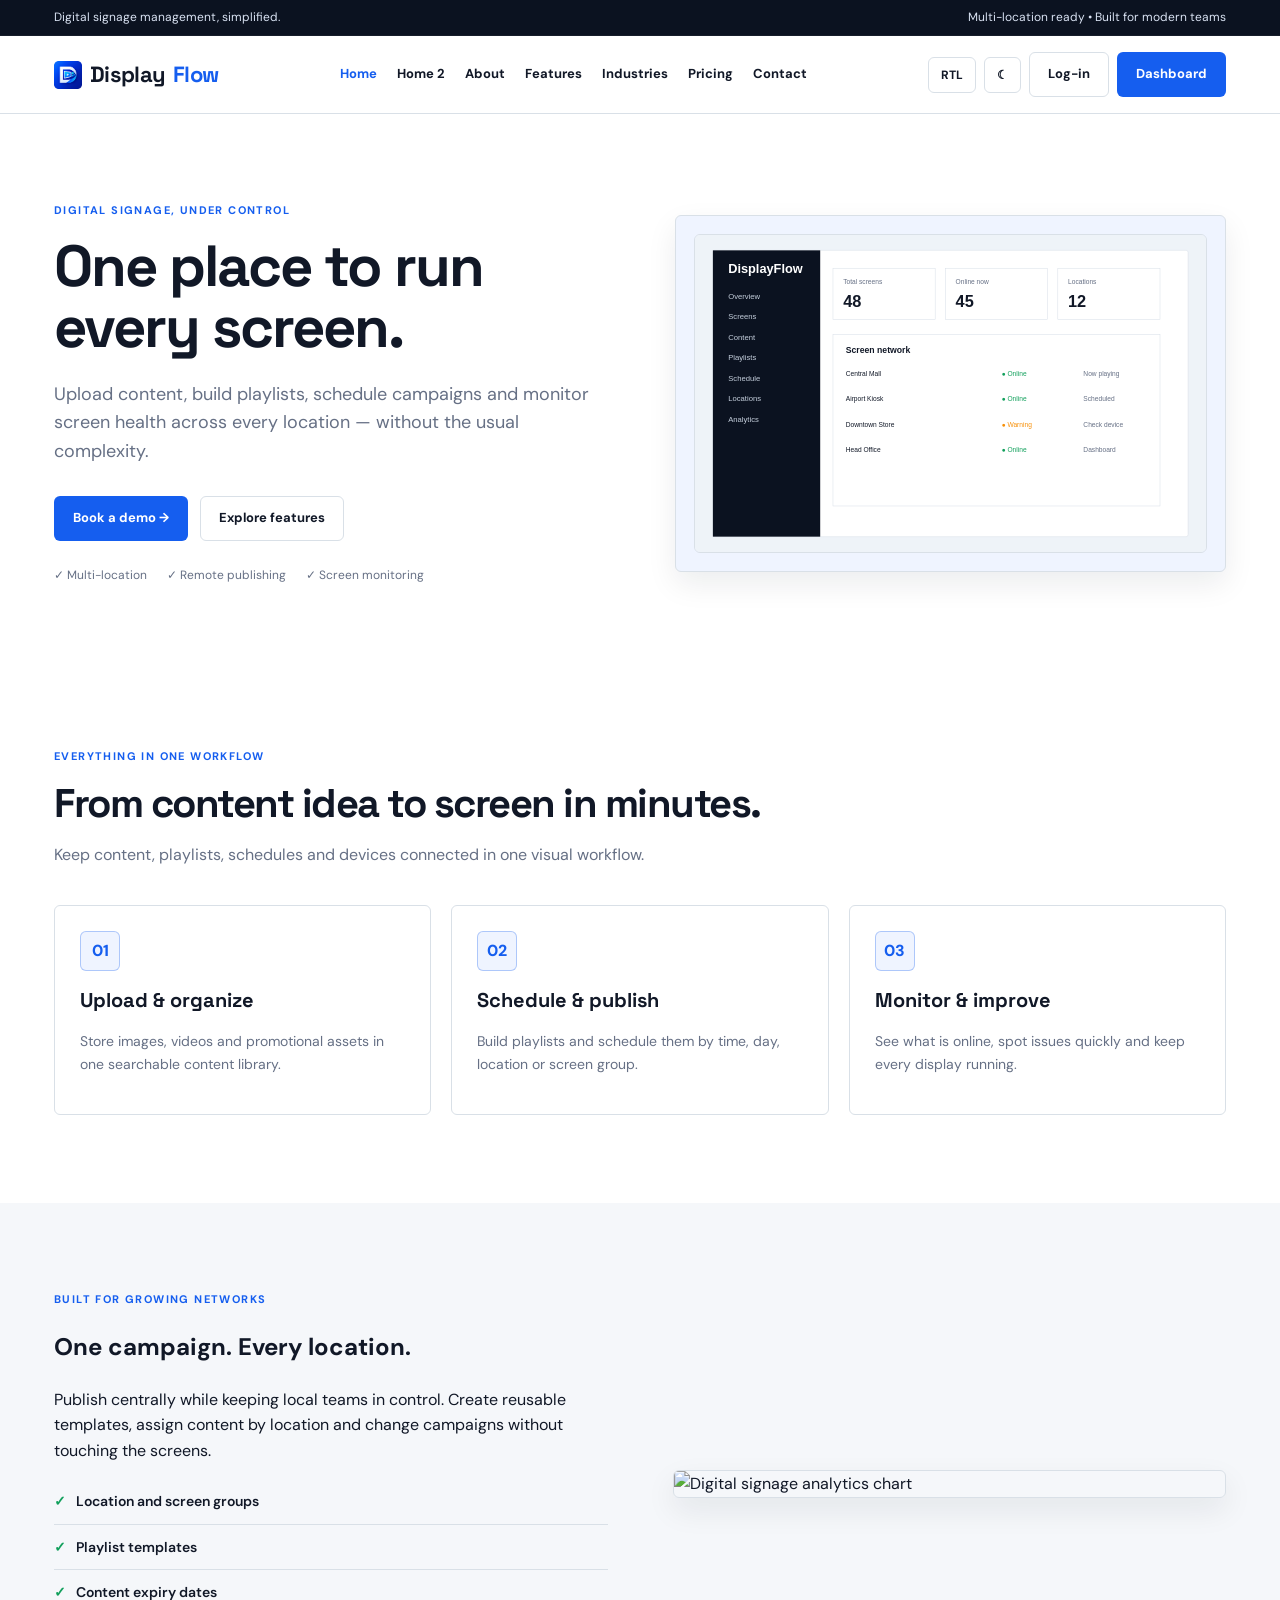
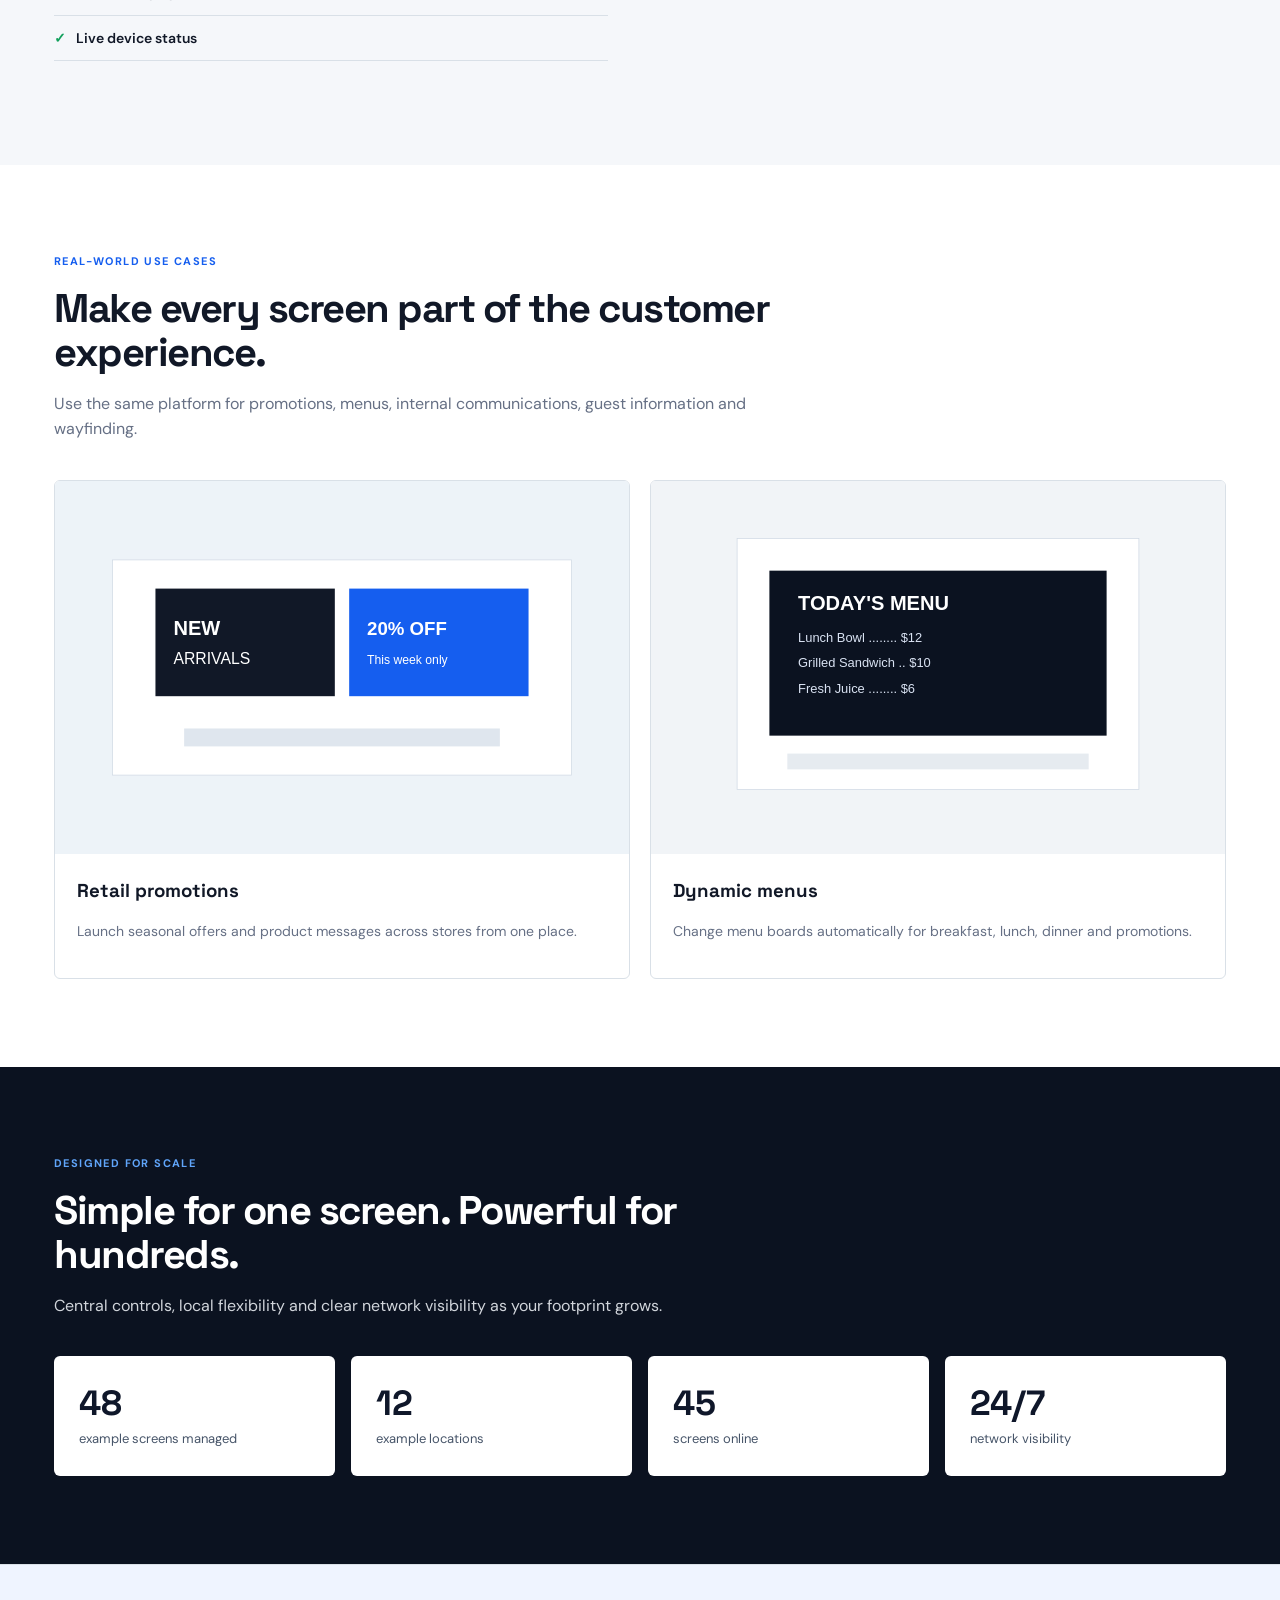
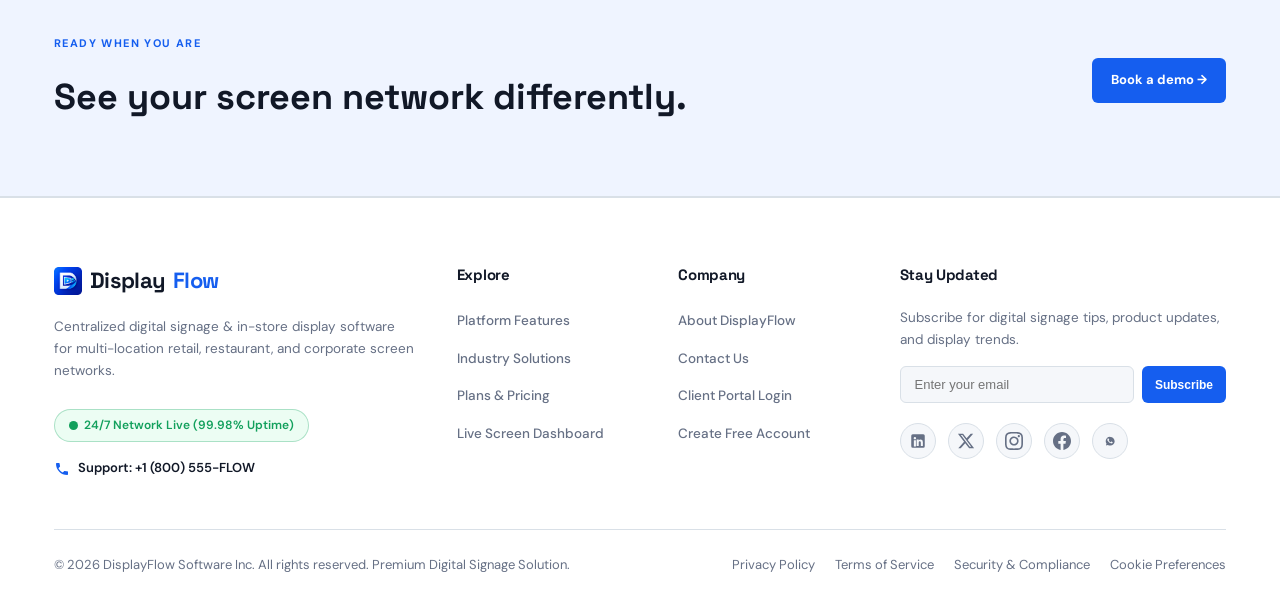
==== index.html @ ac0e1ed2 "firstcommit" ====
<!doctype html>
<html lang="en">

<head>
  <meta charset="utf-8">
  <meta name="viewport" content="width=device-width,initial-scale=1">
  <meta name="description"
    content="DisplayFlow digital signage platform for content, playlists, scheduling and screen monitoring.">
  <link rel="icon" href="assets/images/favicon.png">
  <title>Home | DisplayFlow</title>
  <link rel="stylesheet" href="assets/style.css">
</head>

<body>
  <div class="topbar">
    <div class="container"><span>Digital signage management, simplified.</span><span>Multi-location ready • Built for
        modern teams</span></div>
  </div>
  <nav class="nav">
    <div class="container navin"><a href="index.html" class="logo"><img src="assets/images/favicon.png" alt="DisplayFlow Logo" class="logo-icon">Display<b>Flow</b></a>
      <div class="navlinks"><a class="active" href="index.html">Home</a><a class="" href="home-2.html">Home 2</a><a
          class="" href="about.html">About</a><a class="" href="features.html">Features</a><a class=""
          href="industries.html">Industries</a><a class="" href="pricing.html">Pricing</a><a class=""
          href="contact.html">Contact</a></div>
      <div class="navtools"><button class="toolbtn" id="rtl-toggle" aria-label="Toggle RTL">RTL</button><button
          class="toolbtn" id="theme-toggle" aria-label="Toggle theme">☾</button><a class="btn btn-light"
          href="login.html">Log-in</a><a class="btn btn-primary" href="dashboard.html">Dashboard</a></div>
      <div class="mobile" id="mobile-menu">☰</div>
    </div>
    <div class="mobile-panel" id="mobile-panel"><a href="index.html">Home</a><a href="home-2.html">Home 2</a><a
        href="about.html">About</a><a href="features.html">Features</a><a href="industries.html">Industries</a><a
        href="pricing.html">Pricing</a><a href="contact.html">Contact</a><a href="login.html">Log-in</a><a
        href="dashboard.html">Dashboard</a></div>
  </nav>
  <main>
    <section class="hero">
      <div class="container hero-grid">
        <div>
          <div class="eyebrow">Digital signage, under control</div>
          <h1>One place to run every screen.</h1>
          <p>Upload content, build playlists, schedule campaigns and monitor screen health across every location —
            without the usual complexity.</p>
          <div class="actions"><a class="btn btn-primary" href="contact.html">Book a demo →</a><a class="btn btn-light"
              href="features.html">Explore features</a></div>
          <div class="hero-note"><span>✓ Multi-location</span><span>✓ Remote publishing</span><span>✓ Screen
              monitoring</span></div>
        </div>
        <div class="visual"><img src="assets/images/dashboard.svg"
            alt="DisplayFlow client dashboard showing digital signage network status"></div>
      </div>
    </section>
    <section class="section white">
      <div class="container">
        <div class="section-head">
          <div class="eyebrow">Everything in one workflow</div>
          <h2>From content idea to screen in minutes.</h2>
          <p>Keep content, playlists, schedules and devices connected in one visual workflow.</p>
        </div>
        <div class="cards">
          <div class="card">
            <div class="icon">01</div>
            <h3>Upload & organize</h3>
            <p>Store images, videos and promotional assets in one searchable content library.</p>
          </div>
          <div class="card">
            <div class="icon">02</div>
            <h3>Schedule & publish</h3>
            <p>Build playlists and schedule them by time, day, location or screen group.</p>
          </div>
          <div class="card">
            <div class="icon">03</div>
            <h3>Monitor & improve</h3>
            <p>See what is online, spot issues quickly and keep every display running.</p>
          </div>
        </div>
      </div>
    </section>
    <section class="section">
      <div class="container split">
        <div>
          <div class="eyebrow">Built for growing networks</div>
          <h2>One campaign. Every location.</h2>
          <p>Publish centrally while keeping local teams in control. Create reusable templates, assign content by
            location and change campaigns without touching the screens.</p>
          <ul class="checklist">
            <li>Location and screen groups</li>
            <li>Playlist templates</li>
            <li>Content expiry dates</li>
            <li>Live device status</li>
          </ul>
        </div><img src="assets/images/analytics.svg" alt="Digital signage analytics chart">
      </div>
    </section>
    <section class="section white">
      <div class="container">
        <div class="section-head">
          <div class="eyebrow">Real-world use cases</div>
          <h2>Make every screen part of the customer experience.</h2>
          <p>Use the same platform for promotions, menus, internal communications, guest information and wayfinding.</p>
        </div>
        <div class="image-grid">
          <div class="image-card"><img src="assets/images/retail.svg" alt="Retail digital signage example">
            <div class="pad">
              <h3>Retail promotions</h3>
              <p>Launch seasonal offers and product messages across stores from one place.</p>
            </div>
          </div>
          <div class="image-card"><img src="assets/images/restaurant.svg" alt="Restaurant digital menu example">
            <div class="pad">
              <h3>Dynamic menus</h3>
              <p>Change menu boards automatically for breakfast, lunch, dinner and promotions.</p>
            </div>
          </div>
        </div>
      </div>
    </section>
    <section class="section dark">
      <div class="container">
        <div class="section-head">
          <div class="eyebrow">Designed for scale</div>
          <h2>Simple for one screen. Powerful for hundreds.</h2>
          <p>Central controls, local flexibility and clear network visibility as your footprint grows.</p>
        </div>
        <div class="stats">
          <div class="stat"><strong>48</strong><span>example screens managed</span></div>
          <div class="stat"><strong>12</strong><span>example locations</span></div>
          <div class="stat"><strong>45</strong><span>screens online</span></div>
          <div class="stat"><strong>24/7</strong><span>network visibility</span></div>
        </div>
      </div>
    </section>
    <section class="cta">
      <div class="container cta-box">
        <div>
          <div class="eyebrow">Ready when you are</div>
          <h2>See your screen network differently.</h2>
        </div><a class="btn btn-primary" href="contact.html">Book a demo →</a>
      </div>
    </section>
  </main>
  <footer class="footer">
    <div class="container">
      <div class="footer-grid">
        <div class="footer-col">
          <a href="index.html" class="logo"><img src="assets/images/favicon.png" alt="DisplayFlow Logo" class="logo-icon">Display<b>Flow</b></a>
          <p style="margin-top:14px">Centralized digital signage & in-store display software for multi-location retail,
            restaurant, and corporate screen networks.</p>
          <div class="status-chip">
            <span class="pulse-dot"></span> 24/7 Network Live (99.98% Uptime)
          </div>
          <div class="contact-phone">
            <svg viewBox="0 0 24 24">
              <path
                d="M6.62 10.79c1.44 2.83 3.76 5.14 6.59 6.59l2.2-2.2c.27-.27.67-.36 1.02-.24 1.12.37 2.33.57 3.57.57.55 0 1 .45 1 1V20c0 .55-.45 1-1 1-9.39 0-17-7.61-17-17 0-.55.45-1 1-1h3.5c.55 0 1 .45 1 1 0 1.25.2 2.45.57 3.57.11.35.03.74-.25 1.02l-2.2 2.2z" />
            </svg>
            <span>Support: +1 (800) 555-FLOW</span>
          </div>
        </div>

        <div class="footer-col">
          <h4>Explore</h4>
          <ul class="footer-links">
            <li><a href="features.html">Platform Features</a></li>
            <li><a href="industries.html">Industry Solutions</a></li>
            <li><a href="pricing.html">Plans & Pricing</a></li>
            <li><a href="dashboard.html">Live Screen Dashboard</a></li>
          </ul>
        </div>

        <div class="footer-col">
          <h4>Company</h4>
          <ul class="footer-links">
            <li><a href="about.html">About DisplayFlow</a></li>
            <li><a href="contact.html">Contact Us</a></li>
            <li><a href="login.html">Client Portal Login</a></li>
            <li><a href="signup.html">Create Free Account</a></li>
          </ul>
        </div>

        <div class="footer-col">
          <h4>Stay Updated</h4>
          <p>Subscribe for digital signage tips, product updates, and display trends.</p>
          <form class="newsletter-form">
            <input type="email" placeholder="Enter your email" required aria-label="Email Address">
            <button type="submit" class="btn btn-primary btn-sm">Subscribe</button>
          </form>
          <div class="social-icons" style="margin-top: 18px;">
            <a href="#" class="social-icon" aria-label="LinkedIn" title="LinkedIn">
              <svg viewBox="0 0 24 24">
                <path
                  d="M19 3a2 2 0 0 1 2 2v14a2 2 0 0 1-2 2H5a2 2 0 0 1-2-2V5a2 2 0 0 1 2-2h14m-.5 15.5v-5.3a3.26 3.26 0 0 0-3.26-3.26c-.85 0-1.84.52-2.28 1.3v-1.11h-2.79v8.37h2.79v-4.93c0-.77.62-1.4 1.39-1.4a1.4 1.4 0 0 1 1.4 1.4v4.93h2.75M6.46 10.9v8.37H9.25V10.9H6.46M7.86 6.54a1.63 1.63 0 1 0 0 3.26 1.63 1.63 0 0 0 0-3.26Z" />
              </svg>
            </a>
            <a href="#" class="social-icon" aria-label="X" title="X (Twitter)">
              <svg viewBox="0 0 24 24">
                <path
                  d="M18.244 2.25h3.308l-7.227 8.26 8.502 11.24H16.17l-5.214-6.817L4.99 21.75H1.68l7.73-8.835L1.254 2.25H8.08l4.713 6.231zm-1.161 17.52h1.833L7.084 4.126H5.117z" />
              </svg>
            </a>
            <a href="#" class="social-icon" aria-label="Instagram" title="Instagram">
              <svg viewBox="0 0 24 24">
                <path
                  d="M12 2.163c3.204 0 3.584.012 4.85.07 3.252.148 4.771 1.691 4.919 4.919.058 1.265.069 1.645.069 4.849 0 3.205-.012 3.584-.069 4.849-.149 3.225-1.664 4.771-4.919 4.919-1.266.058-1.644.07-4.85.07-3.204 0-3.584-.012-4.849-.07-3.26-.149-4.771-1.699-4.919-4.92-.058-1.265-.07-1.644-.07-4.849 0-3.204.013-3.583.07-4.849.149-3.227 1.664-4.771 4.919-4.919 1.266-.057 1.645-.069 4.849-.069zm0-2.163c-3.259 0-3.667.014-4.947.072-4.358.2-6.78 2.618-6.98 6.98-.059 1.281-.073 1.689-.073 4.948 0 3.259.014 3.668.072 4.948.2 4.358 2.618 6.78 6.98 6.98 1.281.058 1.689.072 4.948.072 3.259 0 3.668-.014 4.948-.072 4.354-.2 6.782-2.618 6.979-6.98.059-1.28.073-1.689.073-4.948 0-3.259-.014-3.667-.072-4.947-.196-4.354-2.617-6.78-6.979-6.98-1.281-.059-1.69-.073-4.949-.073zm0 5.838c-3.403 0-6.162 2.759-6.162 6.162s2.759 6.163 6.162 6.163 6.162-2.759 6.162-6.163c0-3.403-2.759-6.162-6.162-6.162zm0 10.162c-2.209 0-4-1.79-4-4 0-2.209 1.791-4 4-4s4 1.791 4 4c0 2.21-1.791 4-4 4zm6.406-11.845c-.796 0-1.441.645-1.441 1.44s.645 1.44 1.441 1.44c.795 0 1.439-.645 1.439-1.44s-.644-1.44-1.439-1.44z" />
              </svg>
            </a>
            <a href="#" class="social-icon" aria-label="Facebook" title="Facebook">
              <svg viewBox="0 0 24 24">
                <path
                  d="M24 12.073c0-6.627-5.373-12-12-12s-12 5.373-12 12c0 5.99 4.388 10.954 10.125 11.854v-8.385H7.078v-3.47h3.047V9.43c0-3.007 1.792-4.669 4.533-4.669 1.312 0 2.686.235 2.686.235v2.953H15.83c-1.491 0-1.956.925-1.956 1.874v2.25h3.328l-.532 3.47h-2.796v8.385C19.612 23.027 24 18.062 24 12.073z" />
              </svg>
            </a>
            <a href="#" class="social-icon" aria-label="WhatsApp" title="WhatsApp">
              <svg viewBox="0 0 24 24">
                <path
                  d="M12.031 6.172c-3.181 0-5.767 2.586-5.768 5.766-.001 1.298.38 2.5 1.019 3.517l-.67 2.448 2.512-.659c.983.543 2.115.854 3.32.854 3.18 0 5.767-2.586 5.767-5.766 0-3.18-2.587-5.76-5.767-5.76zm3.385 8.163c-.144.405-.837.774-1.17.822-.303.044-.7.069-2.073-.487-1.748-.71-2.87-2.482-2.957-2.597-.087-.116-.708-.942-.708-1.797 0-.854.448-1.275.607-1.448.159-.174.347-.217.463-.217.116 0 .231.002.332.007.107.005.25-.041.391.298.144.347.491 1.2.534 1.288.043.087.072.188.014.303-.058.116-.087.188-.173.289l-.26.303c-.087.101-.178.21-.077.384.101.174.45 0.743.966 1.203.664.592 1.224.776 1.398.863.174.087.275.072.376-.043.101-.116.433-.506.549-.679.116-.174.231-.144.39-.087.159.058 1.011.477 1.184.564.174.087.289.13.332.202.044.073.044.419-.1.824z" />
              </svg>
            </a>
          </div>
        </div>
      </div>

      <div class="footer-bottom">
        <div>
          © <span data-year>2026</span> DisplayFlow Software Inc. All rights reserved. Premium Digital Signage Solution.
        </div>
        <div class="footer-legal-links">
          <a href="#">Privacy Policy</a>
          <a href="#">Terms of Service</a>
          <a href="#">Security & Compliance</a>
          <a href="#">Cookie Preferences</a>
        </div>
      </div>
    </div>
  </footer>
  <script src="assets/main.js"></script>
</body>

</html>
---- assets/style.css ----
@import url('https://fonts.googleapis.com/css2?family=DM+Sans:ital,wght@0,400;0,500;0,600;0,700;1,400&family=Space+Grotesk:wght@500;600;700&family=Manrope:wght@400;500;600;700;800&display=swap');

:root {
  --ink: #111827;
  --muted: #667085;
  --paper: #f5f7fa;
  --card: #ffffff;
  --line: #d9e0e7;
  --blue: #155eef;
  --blue-hover: #0d4dcc;
  --blue-light: #eff4ff;
  --dark: #0b1220;
  --dark-surface: #121c2d;
  --green: #12a05c;
  --green-bg: #ecfdf3;
  --amber: #f79009;
  --amber-bg: #fffaeb;
  --red: #f04438;
  --red-bg: #fef3f2;
  --radius: 6px;
  --shadow-sm: 0 2px 6px rgba(15,23,42,.05);
  --shadow: 0 12px 30px rgba(15,23,42,.08);
  --shadow-lg: 0 20px 45px rgba(15,23,42,.15);
  --transition: all 0.2s cubic-bezier(0.4, 0, 0.2, 1);
}

body.dark-mode {
  --ink: #f8fafc;
  --muted: #94a3b8;
  --paper: #0f1724;
  --card: #121c2d;
  --line: #26334a;
  --dark: #070d18;
  --dark-surface: #17243a;
  --blue-light: rgba(21, 94, 239, 0.2);
  --green-bg: rgba(18, 160, 92, 0.2);
  --amber-bg: rgba(247, 144, 9, 0.2);
  --red-bg: rgba(240, 68, 56, 0.2);
  --shadow-sm: 0 2px 6px rgba(0,0,0,.2);
  --shadow: 0 12px 30px rgba(0,0,0,.3);
  --shadow-lg: 0 20px 45px rgba(0,0,0,.5);
}

body.dark-mode input::placeholder,
body.dark-mode textarea::placeholder {
  color: #64748b;
}

/* Base Reset & Core Styles */
* { box-sizing: border-box; }
html { scroll-behavior: smooth; }
body {
  margin: 0;
  font-family: 'DM Sans', 'Manrope', sans-serif;
  color: var(--ink);
  background: var(--paper);
  line-height: 1.6;
  transition: background 0.3s ease, color 0.3s ease;
}
a { text-decoration: none; color: inherit; transition: var(--transition); }
img { max-width: 100%; display: block; }

/* Container */
.container { max-width: 1220px; margin: 0 auto; padding: 0 24px; }

/* Topbar & Navigation */
.topbar { background: var(--dark); color: #d9e2f2; font-size: 12px; padding: 8px 0; border-bottom: 1px solid rgba(255,255,255,0.05); }
.topbar .container { display: flex; justify-content: space-between; align-items: center; }
.nav { height: 78px; background: var(--card); border-bottom: 1px solid var(--line); display: flex; align-items: center; position: sticky; top: 0; z-index: 100; transition: var(--transition); }
.navin { display: flex; align-items: center; gap: 22px; width: 100%; }
.logo { font-family: 'Space Grotesk', sans-serif; font-weight: 700; font-size: 22px; letter-spacing: -0.7px; white-space: nowrap; color: var(--ink); display: inline-flex; align-items: center; gap: 8px; }
.logo img, .logo-icon { width: 28px; height: 28px; object-fit: contain; border-radius: 4px; display: block; flex-shrink: 0; }
.logo b { color: var(--blue); }
.navlinks { display: flex; gap: 20px; align-items: center; justify-content: center; flex: 1; font-size: 13px; font-weight: 700; }
.navlinks a:hover, .navlinks .active { color: var(--blue); }
.navtools { display: flex; align-items: center; gap: 8px; }
.toolbtn { height: 36px; padding: 0 12px; background: var(--card); border: 1px solid var(--line); font: 700 12px 'DM Sans', sans-serif; cursor: pointer; border-radius: var(--radius); color: var(--ink); transition: var(--transition); display: inline-flex; align-items: center; justify-content: center; gap: 6px; }
.toolbtn:hover { border-color: var(--blue); color: var(--blue); }

.btn { display: inline-flex; align-items: center; justify-content: center; gap: 8px; padding: 11px 18px; border-radius: var(--radius); font-weight: 700; font-size: 13px; border: 1px solid transparent; cursor: pointer; transition: var(--transition); white-space: nowrap; }
.btn-primary { background: var(--blue); color: #ffffff; }
.btn-primary:hover { background: var(--blue-hover); transform: translateY(-1px); box-shadow: 0 4px 12px rgba(21, 94, 239, 0.3); }
.btn-light { background: var(--card); border-color: var(--line); color: var(--ink); }
.btn-light:hover { border-color: var(--blue); color: var(--blue); }
.btn-dark { background: var(--dark); color: #ffffff; }
.btn-dark:hover { background: #162238; }
.btn-sm { padding: 7px 12px; font-size: 12px; }
.btn-block { width: 100%; }

.mobile { display: none; margin-left: auto; font-size: 22px; cursor: pointer; color: var(--ink); }
.mobile-panel { display: none; }

/* Pulse Animation */
@keyframes pulse {
  0% { transform: scale(0.95); box-shadow: 0 0 0 0 rgba(18, 160, 92, 0.7); }
  70% { transform: scale(1); box-shadow: 0 0 0 8px rgba(18, 160, 92, 0); }
  100% { transform: scale(0.95); box-shadow: 0 0 0 0 rgba(18, 160, 92, 0); }
}
.pulse-dot {
  width: 9px;
  height: 9px;
  background-color: var(--green);
  border-radius: 50%;
  display: inline-block;
  animation: pulse 2s infinite;
  margin-right: 6px;
}

/* Master Footer Styling */
.footer {
  background: var(--card);
  border-top: 1px solid var(--line);
  padding: 65px 0 30px;
  color: var(--ink);
}
.footer-grid, .footergrid {
  display: grid;
  grid-template-columns: 2fr 1fr 1fr 1.8fr;
  gap: 40px;
  margin-bottom: 50px;
}
.footer-col h4 {
  font-family: 'Space Grotesk', sans-serif;
  font-size: 15px;
  font-weight: 700;
  margin: 0 0 20px;
  letter-spacing: -0.3px;
  color: var(--ink);
}
.footer-col p {
  color: var(--muted);
  font-size: 13.5px;
  line-height: 1.6;
  margin: 0 0 16px;
}
.footer-links {
  list-style: none;
  padding: 0;
  margin: 0;
}
.footer-links li {
  margin-bottom: 12px;
}
.footer-links a {
  color: var(--muted);
  font-size: 13.5px;
  font-weight: 500;
}
.footer-links a:hover {
  color: var(--blue);
  padding-left: 3px;
}

/* Status Chip */
.status-chip {
  display: inline-flex;
  align-items: center;
  background: var(--green-bg);
  border: 1px solid rgba(18, 160, 92, 0.3);
  padding: 6px 14px;
  border-radius: 20px;
  font-size: 12px;
  font-weight: 600;
  color: var(--green);
  margin: 12px 0 16px;
}
.contact-phone {
  display: flex;
  align-items: center;
  gap: 8px;
  font-size: 13px;
  font-weight: 600;
  color: var(--ink);
}
.contact-phone svg { width: 16px; height: 16px; fill: var(--blue); }

/* Footer Newsletter & Social */
.newsletter-form {
  display: flex;
  gap: 8px;
  margin-bottom: 20px;
}
.newsletter-form input {
  flex: 1;
  padding: 10px 14px;
  border: 1px solid var(--line);
  border-radius: var(--radius);
  background: var(--paper);
  color: var(--ink);
  font-size: 13px;
  outline: none;
  transition: var(--transition);
}
.newsletter-form input:focus {
  border-color: var(--blue);
  box-shadow: 0 0 0 3px rgba(21, 94, 239, 0.15);
}
.social-icons {
  display: flex;
  gap: 12px;
  align-items: center;
}
.social-icon {
  width: 36px;
  height: 36px;
  border-radius: 50%;
  background: var(--paper);
  border: 1px solid var(--line);
  display: grid;
  place-items: center;
  color: var(--muted);
  transition: var(--transition);
}
.social-icon svg { width: 18px; height: 18px; fill: currentColor; }
.social-icon:hover {
  background: var(--blue);
  color: #ffffff;
  border-color: var(--blue);
  transform: translateY(-2px);
}

/* Footer Bottom Bar */
.footer-bottom {
  border-top: 1px solid var(--line);
  padding-top: 25px;
  display: flex;
  justify-content: space-between;
  align-items: center;
  flex-wrap: wrap;
  gap: 16px;
  font-size: 13px;
  color: var(--muted);
}
.footer-legal-links {
  display: flex;
  gap: 20px;
}
.footer-legal-links a {
  color: var(--muted);
}
.footer-legal-links a:hover {
  color: var(--blue);
}

/* Toast Notifications */
#toast-container {
  position: fixed;
  bottom: 24px;
  right: 24px;
  z-index: 9999;
  display: flex;
  flex-direction: column;
  gap: 10px;
  pointer-events: none;
}
.toast {
  pointer-events: auto;
  min-width: 300px;
  max-width: 400px;
  background: var(--card);
  color: var(--ink);
  border: 1px solid var(--line);
  border-left: 4px solid var(--blue);
  padding: 14px 18px;
  border-radius: var(--radius);
  box-shadow: var(--shadow-lg);
  display: flex;
  align-items: center;
  justify-content: space-between;
  gap: 12px;
  animation: toastSlideIn 0.3s cubic-bezier(0.16, 1, 0.3, 1) forwards;
  font-size: 13.5px;
  font-weight: 500;
}
.toast.toast-success { border-left-color: var(--green); }
.toast.toast-warning { border-left-color: var(--amber); }
.toast.toast-error { border-left-color: var(--red); }
.toast-content { display: flex; align-items: center; gap: 10px; }
.toast-close { background: none; border: none; font-size: 16px; color: var(--muted); cursor: pointer; padding: 0; }
.toast-close:hover { color: var(--ink); }

@keyframes toastSlideIn {
  from { opacity: 0; transform: translateY(20px) scale(0.95); }
  to { opacity: 1; transform: translateY(0) scale(1); }
}

/* Authentication Pages (login.html & signup.html) */
body.auth-page {
  min-height: 100vh;
  display: grid;
  place-items: center;
  background: var(--paper);
  padding: 24px;
  position: relative;
}
.auth-top-corner {
  position: fixed;
  top: 24px;
  right: 24px;
  display: flex;
  align-items: center;
  gap: 10px;
  z-index: 50;
}
.auth-card {
  width: 100%;
  max-width: 440px;
  background: var(--card);
  border: 1px solid var(--line);
  border-radius: 10px;
  padding: 40px 36px;
  box-shadow: var(--shadow-lg);
  position: relative;
  transition: var(--transition);
}
.auth-header {
  text-align: center;
  margin-bottom: 30px;
}
.auth-header .logo {
  display: inline-flex;
  align-items: center;
  justify-content: center;
  gap: 8px;
  font-size: 22px;
  margin-bottom: 16px;
}
.auth-header h1 {
  font-family: 'Space Grotesk', sans-serif;
  font-size: 24px;
  margin: 0 0 6px;
  letter-spacing: -0.5px;
}
.auth-header p {
  color: var(--muted);
  font-size: 14px;
  margin: 0;
}

.input-group {
  position: relative;
  display: flex;
  align-items: center;
}
.input-group input {
  width: 100%;
  padding: 12px 14px;
  border: 1px solid var(--line);
  border-radius: var(--radius);
  background: var(--paper);
  color: var(--ink);
  font: inherit;
  font-size: 14px;
  outline: none;
  transition: var(--transition);
}
.input-group input:focus {
  border-color: var(--blue);
  box-shadow: 0 0 0 3px rgba(21, 94, 239, 0.15);
  background: var(--card);
}
.input-group .toggle-password {
  position: absolute;
  right: 12px;
  background: none;
  border: none;
  color: var(--muted);
  cursor: pointer;
  padding: 4px;
  display: flex;
  align-items: center;
}
.input-group .toggle-password svg { width: 18px; height: 18px; fill: currentColor; }
.input-group .toggle-password:hover { color: var(--ink); }

.form-meta {
  display: flex;
  justify-content: space-between;
  align-items: center;
  margin: 18px 0 24px;
  font-size: 13px;
}
.checkbox-label {
  display: flex;
  align-items: center;
  gap: 8px;
  color: var(--muted);
  cursor: pointer;
  user-select: none;
}
.checkbox-label input[type="checkbox"] {
  accent-color: var(--blue);
  width: 16px;
  height: 16px;
  cursor: pointer;
}
.forgot-link {
  color: var(--blue);
  font-weight: 600;
}
.forgot-link:hover { text-decoration: underline; }

.divider {
  display: flex;
  align-items: center;
  text-align: center;
  margin: 26px 0;
  color: var(--muted);
  font-size: 12px;
  text-transform: uppercase;
  letter-spacing: 1px;
}
.divider::before, .divider::after {
  content: '';
  flex: 1;
  border-bottom: 1px solid var(--line);
}
.divider span { padding: 0 12px; }

.social-auth-grid {
  display: grid;
  grid-template-columns: 1fr 1fr;
  gap: 12px;
}
.social-btn {
  display: flex;
  align-items: center;
  justify-content: center;
  gap: 10px;
  padding: 11px;
  border: 1px solid var(--line);
  background: var(--paper);
  border-radius: var(--radius);
  font-size: 13px;
  font-weight: 600;
  color: var(--ink);
  cursor: pointer;
  transition: var(--transition);
}
.social-btn svg { width: 18px; height: 18px; }
.social-btn:hover { background: var(--card); border-color: var(--blue); }

.auth-footer {
  text-align: center;
  margin-top: 24px;
  font-size: 13.5px;
  color: var(--muted);
}
.auth-footer a { color: var(--blue); font-weight: 700; }

/* Dashboard Full Screen Layout (`dashboard.html`) */
body.dash-page {
  height: 100vh;
  margin: 0;
  overflow: hidden;
  background: var(--paper);
}
.dash-layout {
  display: flex;
  height: 100vh;
  width: 100vw;
  overflow: hidden;
  position: relative;
}

/* Sidebar `.dside` / `.dash-sidebar` */
.dside, .dash-sidebar {
  width: 260px;
  height: 100%;
  background: var(--dark);
  color: #c8d2e2;
  display: flex;
  flex-direction: column;
  border-right: 1px solid rgba(255,255,255,0.08);
  z-index: 200;
  transition: transform 0.3s cubic-bezier(0.16, 1, 0.3, 1);
  flex-shrink: 0;
}
.dside-header {
  padding: 24px;
  border-bottom: 1px solid rgba(255,255,255,0.08);
  display: flex;
  align-items: center;
  justify-content: space-between;
}
.dside-header .logo { color: #ffffff; margin: 0; }

.dside-nav {
  padding: 20px 16px;
  flex: 1;
  overflow-y: auto;
}
.dash-nav-item {
  display: flex;
  align-items: center;
  gap: 12px;
  padding: 12px 14px;
  font-size: 13.5px;
  font-weight: 600;
  color: #94a3b8;
  border-radius: var(--radius);
  margin-bottom: 4px;
  transition: var(--transition);
  cursor: pointer;
}
.dash-nav-item svg { width: 18px; height: 18px; fill: currentColor; }
.dash-nav-item:hover { background: rgba(255,255,255,0.06); color: #ffffff; }
.dash-nav-item.active { background: var(--blue); color: #ffffff; }
.dash-nav-item .badge-count {
  margin-left: auto;
  background: rgba(255,255,255,0.2);
  padding: 2px 7px;
  border-radius: 10px;
  font-size: 11px;
}

.dside-footer {
  padding: 16px 20px;
  border-top: 1px solid rgba(255,255,255,0.08);
}

/* Mobile Sidebar Drawer Overlay */
.dash-overlay {
  position: fixed;
  inset: 0;
  background: rgba(0,0,0,0.5);
  backdrop-filter: blur(2px);
  z-index: 150;
  opacity: 0;
  pointer-events: none;
  transition: opacity 0.3s ease;
}
.dash-overlay.active { opacity: 1; pointer-events: auto; }

/* Dashboard Main Workspace */
.dash-main {
  flex: 1;
  display: flex;
  flex-direction: column;
  height: 100%;
  overflow: hidden;
}

/* Dashboard Top Header */
.dash-topbar {
  height: 70px;
  background: var(--card);
  border-bottom: 1px solid var(--line);
  display: flex;
  align-items: center;
  justify-content: space-between;
  padding: 0 28px;
  flex-shrink: 0;
}
.dash-topbar-left {
  display: flex;
  align-items: center;
  gap: 16px;
}
.dash-hamburger {
  display: none;
  background: none;
  border: none;
  font-size: 24px;
  color: var(--ink);
  cursor: pointer;
}
.dash-topbar-right {
  display: flex;
  align-items: center;
  gap: 14px;
}

/* User Chip */
.user-chip {
  display: flex;
  align-items: center;
  gap: 10px;
  padding: 6px 12px;
  background: var(--paper);
  border: 1px solid var(--line);
  border-radius: 30px;
}
.user-avatar {
  width: 34px;
  height: 34px;
  border-radius: 50%;
  background: var(--blue);
  color: #ffffff;
  display: grid;
  place-items: center;
  font-weight: 700;
  font-size: 13px;
}
.user-info { display: flex; flex-direction: column; }
.user-name { font-size: 13px; font-weight: 700; color: var(--ink); line-height: 1.2; }
.user-tier { font-size: 10.5px; font-weight: 700; color: var(--blue); text-transform: uppercase; letter-spacing: 0.5px; }

/* Dashboard Content Viewport */
.dash-content {
  flex: 1;
  overflow-y: auto;
  padding: 28px;
}

/* Operational Panels */
.dash-panel {
  display: none;
}
.dash-panel.active {
  display: block;
  animation: fadeIn 0.25s ease-out;
}
@keyframes fadeIn {
  from { opacity: 0; transform: translateY(6px); }
  to { opacity: 1; transform: translateY(0); }
}

.panel-header {
  display: flex;
  justify-content: space-between;
  align-items: center;
  margin-bottom: 24px;
  flex-wrap: wrap;
  gap: 16px;
}
.panel-header h1 {
  font-family: 'Space Grotesk', sans-serif;
  font-size: 26px;
  margin: 0;
  letter-spacing: -0.5px;
}
.panel-subtitle { color: var(--muted); font-size: 14px; margin: 4px 0 0; }

/* KPI Cards Grid */
.kpi-grid {
  display: grid;
  grid-template-columns: repeat(4, 1fr);
  gap: 18px;
  margin-bottom: 24px;
}
.kpi-card {
  background: var(--card);
  border: 1px solid var(--line);
  padding: 22px;
  border-radius: var(--radius);
  box-shadow: var(--shadow-sm);
  display: flex;
  flex-direction: column;
  justify-content: space-between;
}
.kpi-title { font-size: 12px; font-weight: 700; color: var(--muted); text-transform: uppercase; letter-spacing: 0.5px; margin-bottom: 8px; }
.kpi-value { font-family: 'Space Grotesk', sans-serif; font-size: 32px; font-weight: 700; color: var(--ink); margin: 0; }
.kpi-sub { font-size: 12px; margin-top: 8px; display: flex; align-items: center; gap: 4px; }
.trend-up { color: var(--green); font-weight: 700; }
.trend-down { color: var(--red); font-weight: 700; }

/* Status Banner */
.status-banner {
  background: var(--green-bg);
  border: 1px solid rgba(18, 160, 92, 0.3);
  padding: 16px 20px;
  border-radius: var(--radius);
  display: flex;
  align-items: center;
  justify-content: space-between;
  margin-bottom: 24px;
  color: var(--ink);
}
.status-banner-text { display: flex; align-items: center; gap: 12px; font-weight: 600; font-size: 14px; }

/* Panel Grid Layouts */
.dash-split-2 {
  display: grid;
  grid-template-columns: 1.4fr 1fr;
  gap: 24px;
}

.panel-box {
  background: var(--card);
  border: 1px solid var(--line);
  border-radius: var(--radius);
  padding: 24px;
  box-shadow: var(--shadow-sm);
  margin-bottom: 24px;
}
.panel-box h3 { font-family: 'Space Grotesk', sans-serif; font-size: 18px; margin: 0 0 16px; }

/* Timeline Component */
.timeline {
  display: flex;
  justify-content: space-between;
  position: relative;
  margin: 30px 0 20px;
}
.timeline::before {
  content: '';
  position: absolute;
  top: 15px;
  left: 0;
  right: 0;
  height: 3px;
  background: var(--line);
  z-index: 1;
}
.timeline-step {
  position: relative;
  z-index: 2;
  display: flex;
  flex-direction: column;
  align-items: center;
  text-align: center;
  flex: 1;
}
.timeline-icon {
  width: 32px;
  height: 32px;
  border-radius: 50%;
  background: var(--paper);
  border: 2px solid var(--line);
  display: grid;
  place-items: center;
  font-weight: 700;
  font-size: 12px;
  color: var(--muted);
  transition: var(--transition);
}
.timeline-step.completed .timeline-icon { background: var(--green); border-color: var(--green); color: #ffffff; }
.timeline-step.active .timeline-icon { background: var(--blue); border-color: var(--blue); color: #ffffff; box-shadow: 0 0 0 4px rgba(21, 94, 239, 0.2); }
.timeline-label { font-size: 12px; font-weight: 600; margin-top: 8px; color: var(--ink); }
.timeline-time { font-size: 11px; color: var(--muted); }

/* Table Styling */
.table-responsive {
  width: 100%;
  overflow-x: auto;
  border: 1px solid var(--line);
  border-radius: var(--radius);
  background: var(--card);
}
.dash-table {
  width: 100%;
  border-collapse: collapse;
  text-align: left;
  font-size: 13.5px;
}
.dash-table th {
  background: var(--paper);
  padding: 14px 18px;
  font-weight: 700;
  color: var(--muted);
  border-bottom: 1px solid var(--line);
  font-size: 12px;
  text-transform: uppercase;
  letter-spacing: 0.5px;
}
.dash-table td {
  padding: 14px 18px;
  border-bottom: 1px solid var(--line);
  color: var(--ink);
}
.dash-table tr:last-child td { border-bottom: none; }

/* Status Badges */
.badge-status {
  display: inline-flex;
  align-items: center;
  gap: 6px;
  padding: 4px 10px;
  border-radius: 12px;
  font-size: 12px;
  font-weight: 700;
}
.badge-success { background: var(--green-bg); color: var(--green); }
.badge-warning { background: var(--amber-bg); color: var(--amber); }
.badge-info { background: var(--blue-light); color: var(--blue); }

/* Saved Locations Cards Grid */
.location-grid {
  display: grid;
  grid-template-columns: repeat(3, 1fr);
  gap: 20px;
}
.location-card {
  background: var(--card);
  border: 1px solid var(--line);
  border-radius: var(--radius);
  padding: 20px;
  box-shadow: var(--shadow-sm);
  display: flex;
  flex-direction: column;
  justify-content: space-between;
  transition: var(--transition);
}
.location-card:hover {
  border-color: var(--blue);
  transform: translateY(-2px);
  box-shadow: var(--shadow);
}
.location-card h4 { font-family: 'Space Grotesk', sans-serif; font-size: 16px; margin: 0 0 6px; }
.location-card p { color: var(--muted); font-size: 13px; margin: 0 0 16px; }

/* Modals */
.dash-modal-backdrop {
  position: fixed;
  inset: 0;
  background: rgba(11, 18, 32, 0.7);
  backdrop-filter: blur(4px);
  z-index: 999;
  display: flex;
  align-items: center;
  justify-content: center;
  padding: 20px;
  opacity: 0;
  pointer-events: none;
  transition: opacity 0.25s ease;
}
.dash-modal-backdrop.active {
  opacity: 1;
  pointer-events: auto;
}
.dash-modal {
  width: 100%;
  max-width: 520px;
  background: var(--card);
  border: 1px solid var(--line);
  border-radius: 12px;
  padding: 32px;
  box-shadow: var(--shadow-lg);
  transform: scale(0.92);
  transition: transform 0.25s cubic-bezier(0.16, 1, 0.3, 1);
}
.dash-modal-backdrop.active .dash-modal {
  transform: scale(1);
}
.dash-modal-header {
  display: flex;
  align-items: center;
  justify-content: space-between;
  margin-bottom: 16px;
}
.dash-modal-header h2 { font-family: 'Space Grotesk', sans-serif; font-size: 22px; margin: 0; }
.dash-modal-body { color: var(--muted); font-size: 14px; margin-bottom: 24px; line-height: 1.6; }
.dash-modal-actions { display: flex; justify-content: flex-end; gap: 12px; }

/* Existing Site Sections Preservation & Styling */
.hero { padding: 88px 0 75px; background: var(--card); }
.hero-grid { display: grid; grid-template-columns: 1fr 1fr; gap: 70px; align-items: center; }
.eyebrow { color: var(--blue); font-weight: 700; text-transform: uppercase; letter-spacing: 1.4px; font-size: 11px; margin-bottom: 16px; }
.hero h1 { font-family: 'Space Grotesk', sans-serif; font-size: 58px; line-height: 1.05; letter-spacing: -2px; margin: 0 0 22px; color: var(--ink); }
.hero p { font-size: 18px; color: var(--muted); max-width: 610px; margin: 0 0 30px; }
.actions { display: flex; gap: 12px; flex-wrap: wrap; }
.hero-note { display: flex; gap: 20px; margin-top: 25px; color: var(--muted); font-size: 12px; }
.visual { background: var(--blue-light); border: 1px solid var(--line); padding: 18px; border-radius: var(--radius); box-shadow: var(--shadow); }
.visual img { width: 100%; border: 1px solid var(--line); border-radius: var(--radius); }

.section { padding: 88px 0; }
.section.white { background: var(--card); }
.section-head { max-width: 730px; margin-bottom: 38px; }
.section-head h2 { font-family: 'Space Grotesk', sans-serif; font-size: 40px; line-height: 1.1; letter-spacing: -1.5px; margin: 0 0 13px; color: var(--ink); }
.section-head p { color: var(--muted); font-size: 16px; }

.cards { display: grid; grid-template-columns: repeat(3, 1fr); gap: 20px; }
.cards.four { grid-template-columns: repeat(4, 1fr); }
.card { background: var(--card); border: 1px solid var(--line); padding: 25px; border-radius: var(--radius); transition: var(--transition); }
.card:hover { border-color: var(--blue); transform: translateY(-2px); box-shadow: var(--shadow); }
.card h3 { font-family: 'Space Grotesk', sans-serif; font-size: 20px; margin: 13px 0 7px; color: var(--ink); }
.card p { color: var(--muted); font-size: 14px; }
.icon { width: 40px; height: 40px; display: grid; place-items: center; background: var(--blue-light); color: var(--blue); border: 1px solid rgba(21,94,239,0.3); border-radius: var(--radius); font-weight: 800; }

.split { display: grid; grid-template-columns: 1fr 1fr; gap: 65px; align-items: center; }
.split img { border: 1px solid var(--line); border-radius: var(--radius); box-shadow: var(--shadow); }
.checklist { list-style: none; padding: 0; }
.checklist li { padding: 11px 0; border-bottom: 1px solid var(--line); font-weight: 600; font-size: 14px; color: var(--ink); }
.checklist li:before { content: '✓'; color: var(--green); margin-right: 10px; font-weight: 800; }

.dark {
  background: var(--dark);
  color: #ffffff;
}
.dark h1, .dark h2, .dark h3, .dark h4, .dark h5, .dark h6,
.dark .section-head h1, .dark .section-head h2, .dark .section-head h3,
.dark .card h3, .dark .image-card h3, .dark .cta h2 {
  color: #ffffff !important;
}
.dark .eyebrow {
  color: #60a5fa !important;
}
.dark p, .dark .section-head p, .dark .card p, .dark .image-card p, .dark .hero p {
  color: #d1d5db !important;
}
.dark .checklist li {
  color: #f3f4f6;
  border-bottom-color: rgba(255, 255, 255, 0.12);
}
.dark .card, .dark .image-card {
  background: var(--dark-surface);
  border-color: rgba(255, 255, 255, 0.1);
}
.dark .stat {
  background: #ffffff;
  border-color: rgba(255, 255, 255, 0.15);
}
.dark .stat strong {
  color: #0f172a !important;
}
.dark .stat span {
  color: #475569 !important;
}

body.dark-mode .dark .stat {
  background: var(--dark-surface);
  border-color: rgba(255, 255, 255, 0.1);
}
body.dark-mode .dark .stat strong {
  color: #f8fafc !important;
}
body.dark-mode .dark .stat span {
  color: #94a3b8 !important;
}

.subhero {
  padding: 64px 0 44px;
  background: var(--card);
  border-bottom: 1px solid var(--line);
}
.subhero h1 {
  font-family: 'Space Grotesk', sans-serif;
  font-size: 42px;
  margin: 0 0 12px;
  color: var(--ink);
  letter-spacing: -1px;
}
.subhero p {
  color: var(--muted);
  font-size: 17px;
  max-width: 650px;
  margin: 0;
}

.image-grid { display: grid; grid-template-columns: repeat(2, 1fr); gap: 20px; }
.image-card { background: var(--card); border: 1px solid var(--line); border-radius: var(--radius); overflow: hidden; }
.image-card img { width: 100%; background: var(--paper); }
.image-card .pad { padding: 22px; }
.image-card h3 { font-family: 'Space Grotesk', sans-serif; margin: 0 0 7px; color: var(--ink); }
.image-card p { color: var(--muted); font-size: 14px; }

.stats { display: grid; grid-template-columns: repeat(4, 1fr); gap: 16px; }
.stat { background: var(--card); border: 1px solid var(--line); border-radius: var(--radius); padding: 24px; }
.stat strong { font: 700 35px 'Space Grotesk', sans-serif; display: block; color: var(--ink); }
.stat span { color: var(--muted); font-size: 13px; }

.cta { padding: 70px 0; background: var(--blue-light); border-top: 1px solid var(--line); border-bottom: 1px solid var(--line); }
.cta-box { display: flex; align-items: center; justify-content: space-between; gap: 30px; }
.cta h2 { font-family: 'Space Grotesk', sans-serif; font-size: 36px; margin: 0; color: var(--ink); }

/* Pricing & Form Preservation */
.pricing { display: grid; grid-template-columns: repeat(3, 1fr); gap: 20px; }
.price { background: var(--card); border: 1px solid var(--line); padding: 28px; border-radius: var(--radius); position: relative; }
.price.featured { border: 2px solid var(--blue); }
.badge { position: absolute; top: -12px; right: 16px; background: var(--blue); color: #fff; padding: 4px 10px; font-size: 11px; font-weight: 700; border-radius: 12px; }
.amount { font: 700 38px 'Space Grotesk', sans-serif; margin: 14px 0; color: var(--ink); }
.amount small { font: 14px 'DM Sans', sans-serif; color: var(--muted); }
.price ul { padding: 0; list-style: none; color: var(--muted); font-size: 14px; line-height: 2.15; }

.form-layout { display: grid; grid-template-columns: 1fr 1fr; gap: 40px; }
.formbox { background: var(--card); border: 1px solid var(--line); border-radius: var(--radius); padding: 30px; }
.field { margin: 16px 0; }
.field label { display: block; font-size: 12px; font-weight: 700; margin-bottom: 7px; color: var(--ink); }
.field input, .field textarea, .field select { width: 100%; padding: 12px; border: 1px solid var(--line); border-radius: var(--radius); background: var(--paper); color: var(--ink); font: inherit; outline: none; transition: var(--transition); }
.field textarea { min-height: 120px; resize: vertical; }
.field input:focus, .field textarea:focus, .field select:focus { border-color: var(--blue); box-shadow: 0 0 0 3px rgba(21, 94, 239, 0.15); background: var(--card); }

/* RTL Adjustments */
body.rtl { direction: rtl; text-align: right; }
body.rtl .pulse-dot { margin-right: 0; margin-left: 6px; }
body.rtl .checklist li:before { margin-right: 0; margin-left: 10px; }
body.rtl .footer-links a:hover { padding-left: 0; padding-right: 3px; }
body.rtl .dside, body.rtl .dash-sidebar { border-right: none; border-left: 1px solid rgba(255,255,255,0.08); }
body.rtl .input-group .toggle-password { right: auto; left: 12px; }
body.rtl .dash-table { text-align: right; }
body.rtl .toast { border-left: 1px solid var(--line); border-right: 4px solid var(--blue); }
body.rtl .toast.toast-success { border-right-color: var(--green); }

/* Responsive Media Queries */
@media (max-width: 1100px) {
  .hero-grid { gap: 35px; }
  .kpi-grid { grid-template-columns: repeat(2, 1fr); }
  .footer-grid, .footergrid { grid-template-columns: 1fr 1fr; gap: 30px; }
  .location-grid { grid-template-columns: repeat(2, 1fr); }
}

@media (max-width: 900px) {
  .navlinks, .navtools { display: none; }
  .mobile { display: block; }
  .mobile-panel { position: absolute; top: 78px; left: 0; right: 0; background: var(--card); border-bottom: 1px solid var(--line); padding: 18px 24px; display: none; }
  .mobile-panel.open { display: block; }
  .mobile-panel a { display: block; padding: 10px 0; font-weight: 700; font-size: 14px; color: var(--ink); }
  
  .hero-grid, .split, .form-layout, .dash-split-2 { grid-template-columns: 1fr; }
  .hero h1 { font-size: 42px; }
  .cards, .pricing, .image-grid { grid-template-columns: 1fr 1fr; }
  
  /* Mobile Dashboard Drawer */
  .dside, .dash-sidebar {
    position: fixed;
    top: 0;
    left: 0;
    bottom: 0;
    transform: translateX(-100%);
  }
  body.rtl .dside, body.rtl .dash-sidebar {
    left: auto;
    right: 0;
    transform: translateX(100%);
  }
  .dside.open, .dash-sidebar.open {
    transform: translateX(0) !important;
  }
  .dash-hamburger { display: block; }
}

@media (max-width: 600px) {
  .topbar .container { flex-direction: column; gap: 6px; text-align: center; }
  .hero { padding-top: 50px; }
  .hero h1 { font-size: 34px; }
  .cards, .pricing, .image-grid, .stats, .kpi-grid, .location-grid, .footer-grid, .footergrid { grid-template-columns: 1fr; }
  .social-auth-grid { grid-template-columns: 1fr; }
  .cta-box { flex-direction: column; align-items: flex-start; }
  .cta h2 { font-size: 28px; }
  .footer-bottom { flex-direction: column; align-items: flex-start; gap: 12px; }
  .timeline { flex-direction: column; gap: 16px; }
  .timeline::before { display: none; }
  .timeline-step { flex-direction: row; align-items: center; gap: 12px; text-align: left; }
}
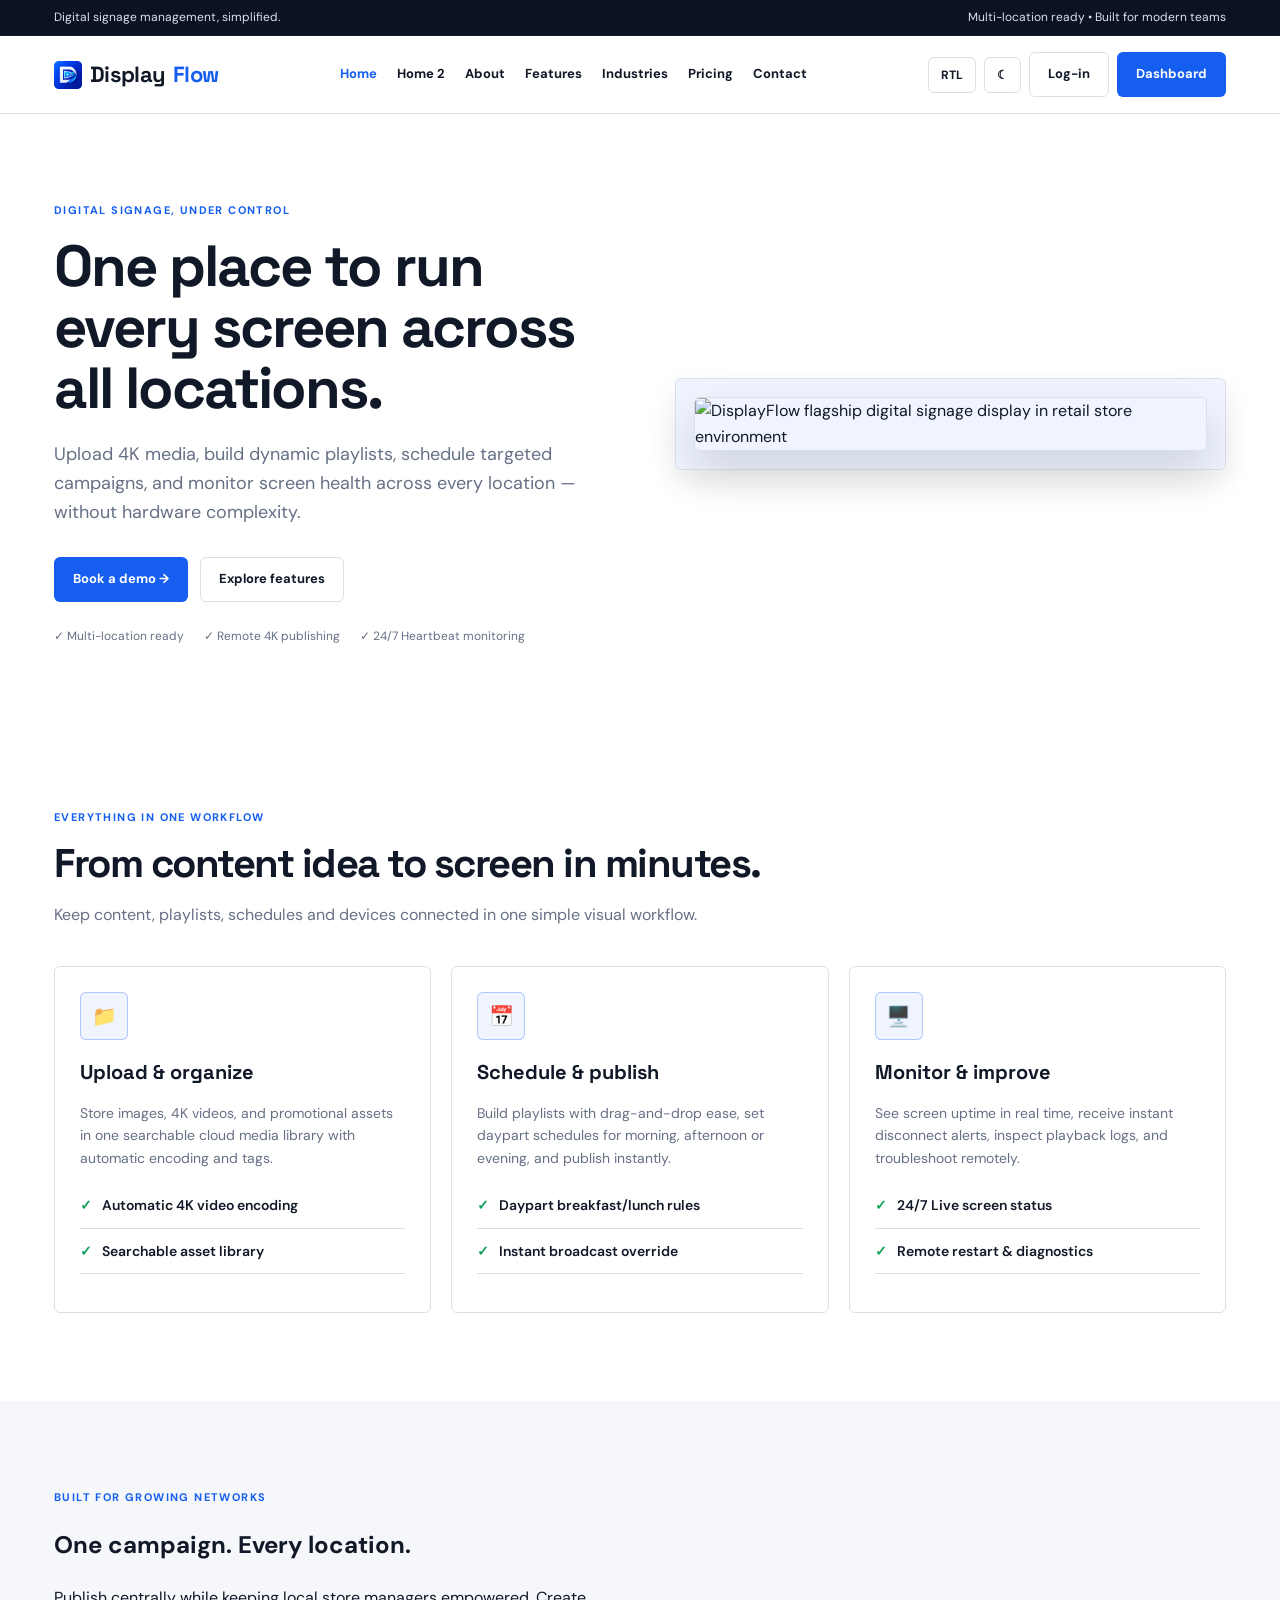
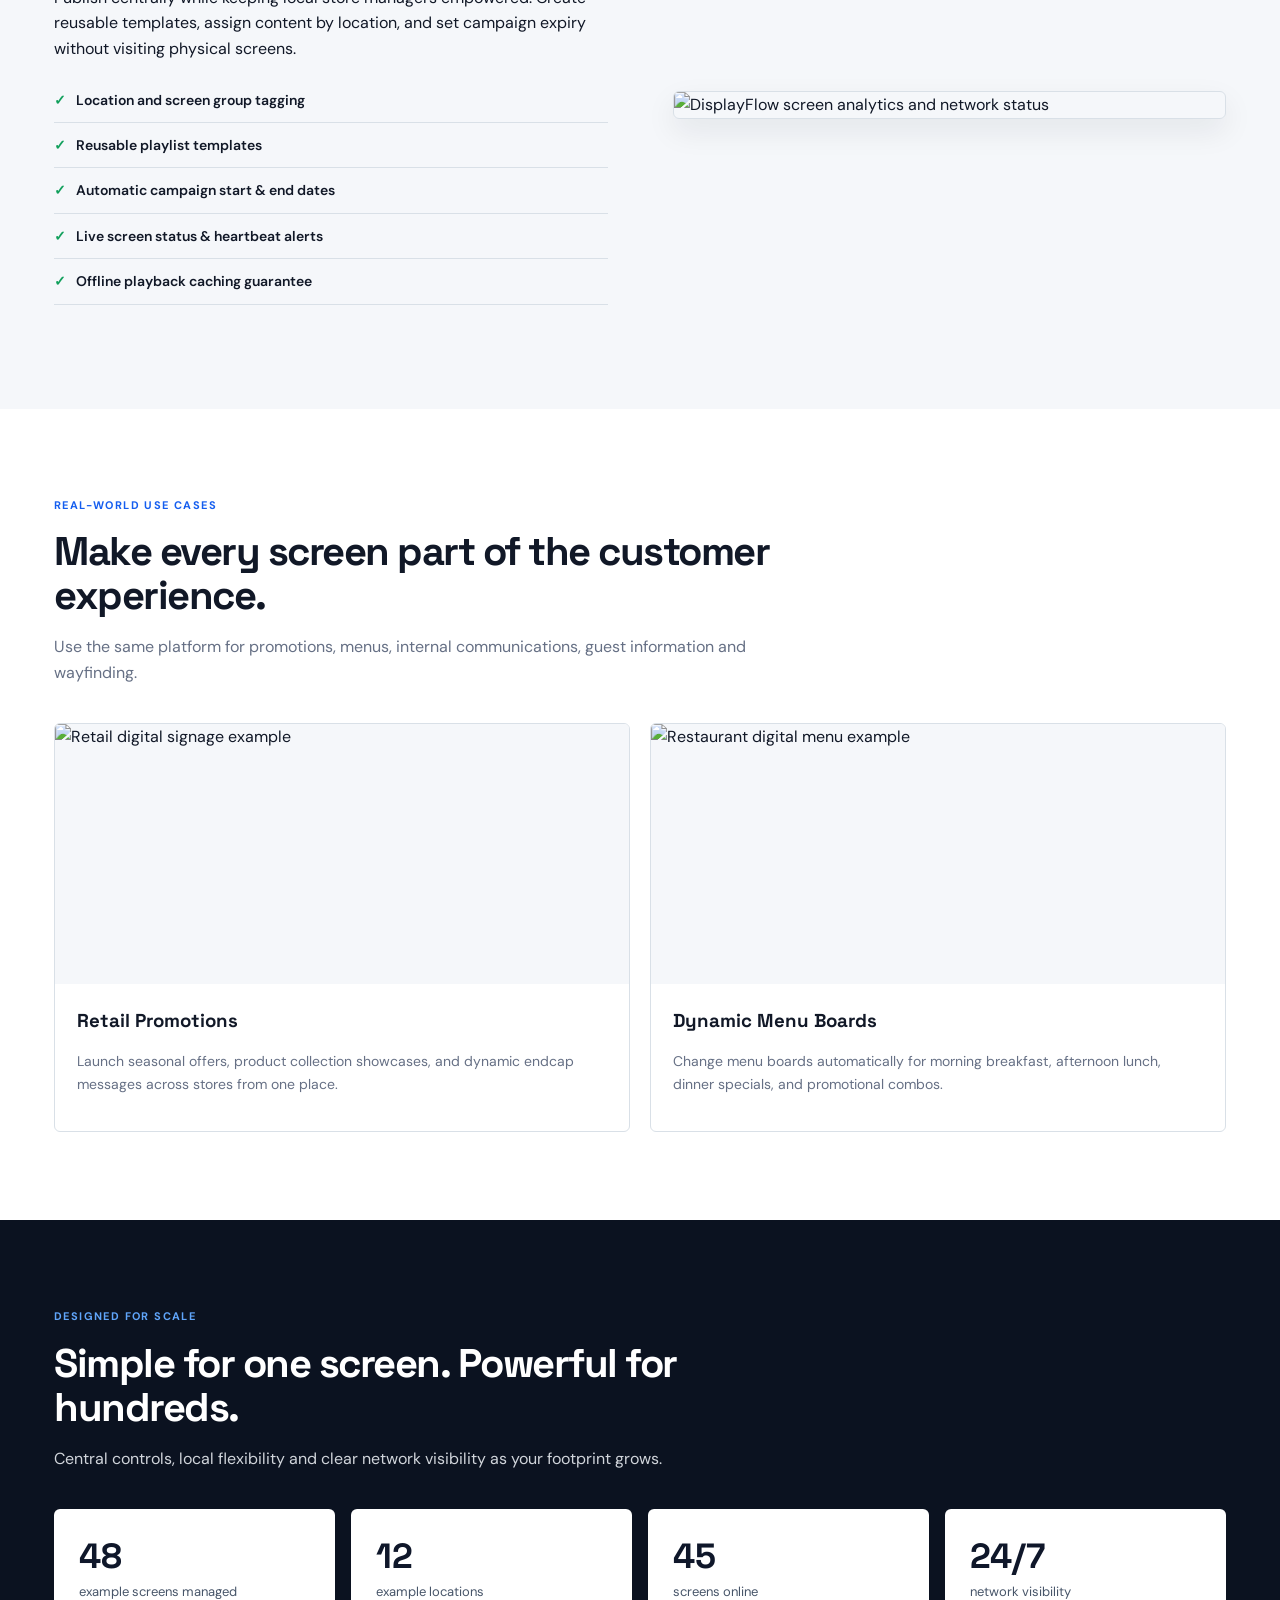
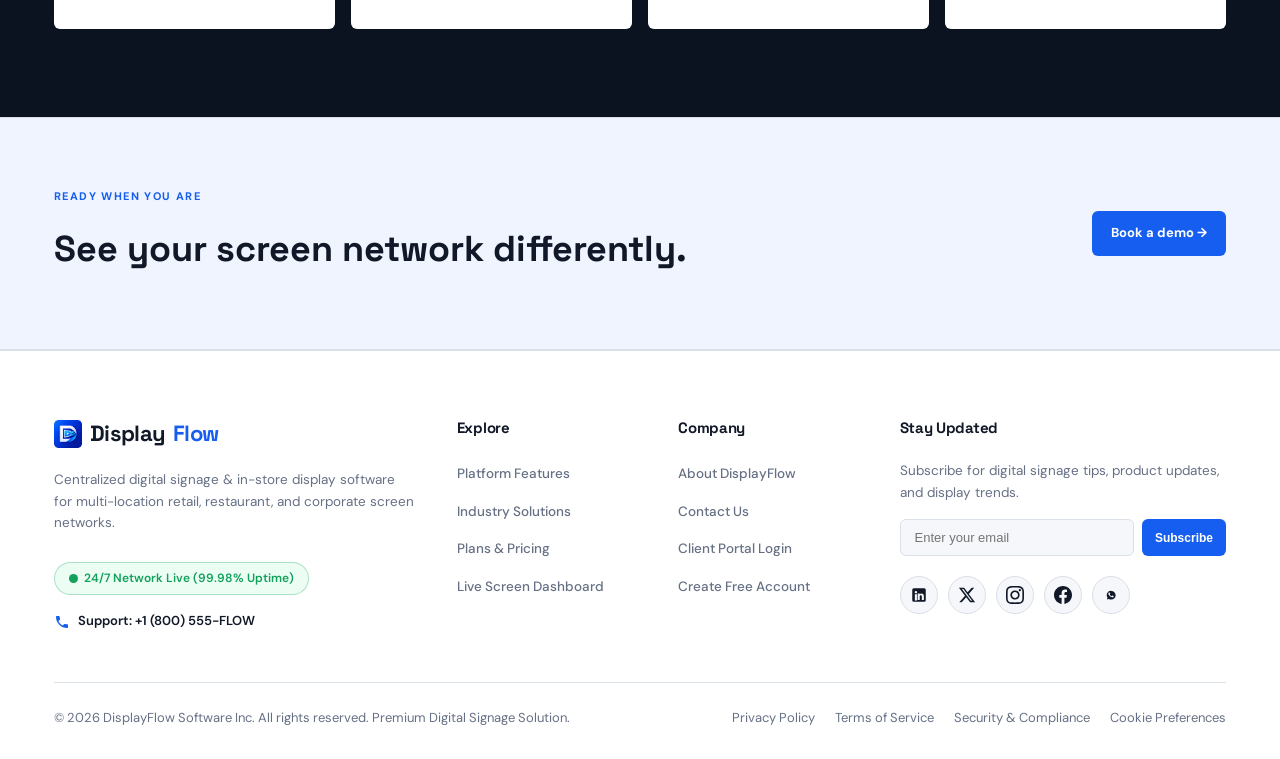
==== commit 0bbe3d47: "intfixesimagesadded" ====
--- a/index.html
+++ b/index.html
@@ -36,17 +36,15 @@
     <section class="hero">
       <div class="container hero-grid">
         <div>
-          <div class="eyebrow">Digital signage, under control</div>
-          <h1>One place to run every screen.</h1>
-          <p>Upload content, build playlists, schedule campaigns and monitor screen health across every location —
-            without the usual complexity.</p>
+          <div class="eyebrow">Digital Signage, Under Control</div>
+          <h1>One place to run every screen across all locations.</h1>
+          <p>Upload 4K media, build dynamic playlists, schedule targeted campaigns, and monitor screen health across every location — without hardware complexity.</p>
           <div class="actions"><a class="btn btn-primary" href="contact.html">Book a demo →</a><a class="btn btn-light"
               href="features.html">Explore features</a></div>
-          <div class="hero-note"><span>✓ Multi-location</span><span>✓ Remote publishing</span><span>✓ Screen
-              monitoring</span></div>
-        </div>
-        <div class="visual"><img src="assets/images/dashboard.svg"
-            alt="DisplayFlow client dashboard showing digital signage network status"></div>
+          <div class="hero-note"><span>✓ Multi-location ready</span><span>✓ Remote 4K publishing</span><span>✓ 24/7 Heartbeat monitoring</span></div>
+        </div>
+        <div class="visual"><img src="https://images.pexels.com/photos/18187188/pexels-photo-18187188.jpeg?auto=compress&cs=tinysrgb&w=1800"
+            alt="DisplayFlow flagship digital signage display in retail store environment" style="width:100%; border-radius:var(--radius); box-shadow:var(--shadow-lg);"></div>
       </div>
     </section>
     <section class="section white">
@@ -54,23 +52,35 @@
         <div class="section-head">
           <div class="eyebrow">Everything in one workflow</div>
           <h2>From content idea to screen in minutes.</h2>
-          <p>Keep content, playlists, schedules and devices connected in one visual workflow.</p>
+          <p>Keep content, playlists, schedules and devices connected in one simple visual workflow.</p>
         </div>
         <div class="cards">
           <div class="card">
-            <div class="icon">01</div>
+            <div class="icon" style="font-size:20px; width:48px; height:48px; margin-bottom:16px;">📁</div>
             <h3>Upload & organize</h3>
-            <p>Store images, videos and promotional assets in one searchable content library.</p>
+            <p>Store images, 4K videos, and promotional assets in one searchable cloud media library with automatic encoding and tags.</p>
+            <ul class="checklist" style="margin-top:14px; font-size:13px;">
+              <li>Automatic 4K video encoding</li>
+              <li>Searchable asset library</li>
+            </ul>
           </div>
           <div class="card">
-            <div class="icon">02</div>
+            <div class="icon" style="font-size:20px; width:48px; height:48px; margin-bottom:16px;">📅</div>
             <h3>Schedule & publish</h3>
-            <p>Build playlists and schedule them by time, day, location or screen group.</p>
+            <p>Build playlists with drag-and-drop ease, set daypart schedules for morning, afternoon or evening, and publish instantly.</p>
+            <ul class="checklist" style="margin-top:14px; font-size:13px;">
+              <li>Daypart breakfast/lunch rules</li>
+              <li>Instant broadcast override</li>
+            </ul>
           </div>
           <div class="card">
-            <div class="icon">03</div>
+            <div class="icon" style="font-size:20px; width:48px; height:48px; margin-bottom:16px;">🖥️</div>
             <h3>Monitor & improve</h3>
-            <p>See what is online, spot issues quickly and keep every display running.</p>
+            <p>See screen uptime in real time, receive instant disconnect alerts, inspect playback logs, and troubleshoot remotely.</p>
+            <ul class="checklist" style="margin-top:14px; font-size:13px;">
+              <li>24/7 Live screen status</li>
+              <li>Remote restart & diagnostics</li>
+            </ul>
           </div>
         </div>
       </div>
@@ -80,15 +90,18 @@
         <div>
           <div class="eyebrow">Built for growing networks</div>
           <h2>One campaign. Every location.</h2>
-          <p>Publish centrally while keeping local teams in control. Create reusable templates, assign content by
-            location and change campaigns without touching the screens.</p>
+          <p>Publish centrally while keeping local store managers empowered. Create reusable templates, assign content by location, and set campaign expiry without visiting physical screens.</p>
           <ul class="checklist">
-            <li>Location and screen groups</li>
-            <li>Playlist templates</li>
-            <li>Content expiry dates</li>
-            <li>Live device status</li>
+            <li>Location and screen group tagging</li>
+            <li>Reusable playlist templates</li>
+            <li>Automatic campaign start & end dates</li>
+            <li>Live screen status & heartbeat alerts</li>
+            <li>Offline playback caching guarantee</li>
           </ul>
-        </div><img src="assets/images/analytics.svg" alt="Digital signage analytics chart">
+        </div>
+        <div>
+          <img src="https://images.pexels.com/photos/18999270/pexels-photo-18999270.jpeg?auto=compress&cs=tinysrgb&w=1800" alt="DisplayFlow screen analytics and network status" style="width:100%; border-radius:var(--radius); border:1px solid var(--line); box-shadow:var(--shadow);">
+        </div>
       </div>
     </section>
     <section class="section white">
@@ -99,16 +112,16 @@
           <p>Use the same platform for promotions, menus, internal communications, guest information and wayfinding.</p>
         </div>
         <div class="image-grid">
-          <div class="image-card"><img src="assets/images/retail.svg" alt="Retail digital signage example">
+          <div class="image-card"><img src="https://images.pexels.com/photos/37080708/pexels-photo-37080708.jpeg?auto=compress&cs=tinysrgb&w=1800" alt="Retail digital signage example" style="height:260px; object-fit:cover;">
             <div class="pad">
-              <h3>Retail promotions</h3>
-              <p>Launch seasonal offers and product messages across stores from one place.</p>
+              <h3>Retail Promotions</h3>
+              <p>Launch seasonal offers, product collection showcases, and dynamic endcap messages across stores from one place.</p>
             </div>
           </div>
-          <div class="image-card"><img src="assets/images/restaurant.svg" alt="Restaurant digital menu example">
+          <div class="image-card"><img src="https://images.pexels.com/photos/14812895/pexels-photo-14812895.jpeg?auto=compress&cs=tinysrgb&w=1800" alt="Restaurant digital menu example" style="height:260px; object-fit:cover;">
             <div class="pad">
-              <h3>Dynamic menus</h3>
-              <p>Change menu boards automatically for breakfast, lunch, dinner and promotions.</p>
+              <h3>Dynamic Menu Boards</h3>
+              <p>Change menu boards automatically for morning breakfast, afternoon lunch, dinner specials, and promotional combos.</p>
             </div>
           </div>
         </div>
--- a/assets/style.css
+++ b/assets/style.css
@@ -197,19 +197,21 @@
 }
 .social-icons {
   display: flex;
-  gap: 12px;
-  align-items: center;
+  gap: 10px;
+  align-items: center;
+  flex-wrap: wrap;
 }
 .social-icon {
-  width: 36px;
-  height: 36px;
+  width: 38px;
+  height: 38px;
   border-radius: 50%;
   background: var(--paper);
   border: 1px solid var(--line);
   display: grid;
   place-items: center;
-  color: var(--muted);
+  color: var(--ink);
   transition: var(--transition);
+  flex-shrink: 0;
 }
 .social-icon svg { width: 18px; height: 18px; fill: currentColor; }
 .social-icon:hover {
@@ -217,6 +219,7 @@
   color: #ffffff;
   border-color: var(--blue);
   transform: translateY(-2px);
+  box-shadow: 0 4px 10px rgba(21, 94, 239, 0.3);
 }
 
 /* Footer Bottom Bar */
@@ -955,13 +958,77 @@
 .cta h2 { font-family: 'Space Grotesk', sans-serif; font-size: 36px; margin: 0; color: var(--ink); }
 
 /* Pricing & Form Preservation */
-.pricing { display: grid; grid-template-columns: repeat(3, 1fr); gap: 20px; }
-.price { background: var(--card); border: 1px solid var(--line); padding: 28px; border-radius: var(--radius); position: relative; }
+.pricing { display: grid; grid-template-columns: repeat(3, 1fr); gap: 24px; align-items: stretch; }
+.price { 
+  background: var(--card); 
+  border: 1px solid var(--line); 
+  padding: 32px 28px; 
+  border-radius: var(--radius); 
+  position: relative; 
+  display: flex; 
+  flex-direction: column; 
+  justify-content: space-between; 
+  height: 100%;
+}
 .price.featured { border: 2px solid var(--blue); }
 .badge { position: absolute; top: -12px; right: 16px; background: var(--blue); color: #fff; padding: 4px 10px; font-size: 11px; font-weight: 700; border-radius: 12px; }
 .amount { font: 700 38px 'Space Grotesk', sans-serif; margin: 14px 0; color: var(--ink); }
 .amount small { font: 14px 'DM Sans', sans-serif; color: var(--muted); }
-.price ul { padding: 0; list-style: none; color: var(--muted); font-size: 14px; line-height: 2.15; }
+.price ul { 
+  padding: 0; 
+  list-style: none; 
+  color: var(--muted); 
+  font-size: 14px; 
+  line-height: 2.15; 
+  flex-grow: 1; 
+  margin-bottom: 24px; 
+}
+.price .btn-block, .price .btn {
+  margin-top: auto;
+}
+
+/* Feature Comparison Table Styles */
+.table {
+  background: var(--card);
+  border: 1px solid var(--line);
+  border-radius: var(--radius);
+  overflow: hidden;
+  box-shadow: var(--shadow);
+}
+.thead {
+  display: grid;
+  grid-template-columns: 2fr 1fr 1fr 1fr;
+  padding: 16px 24px;
+  background: var(--paper);
+  border-bottom: 1px solid var(--line);
+  font-weight: 700;
+  font-size: 14px;
+  color: var(--ink);
+}
+.trow {
+  display: grid;
+  grid-template-columns: 2fr 1fr 1fr 1fr;
+  padding: 16px 24px;
+  border-bottom: 1px solid var(--line);
+  align-items: center;
+  font-size: 14px;
+  color: var(--ink);
+  transition: var(--transition);
+}
+.trow:last-child {
+  border-bottom: none;
+}
+.trow:hover {
+  background: rgba(37, 99, 235, 0.03);
+}
+.trow span.center, .thead span.center {
+  text-align: center;
+  display: block;
+}
+.trow span.center {
+  color: var(--blue);
+  font-weight: 700;
+}
 
 .form-layout { display: grid; grid-template-columns: 1fr 1fr; gap: 40px; }
 .formbox { background: var(--card); border: 1px solid var(--line); border-radius: var(--radius); padding: 30px; }
@@ -997,7 +1064,7 @@
   .mobile-panel.open { display: block; }
   .mobile-panel a { display: block; padding: 10px 0; font-weight: 700; font-size: 14px; color: var(--ink); }
   
-  .hero-grid, .split, .form-layout, .dash-split-2 { grid-template-columns: 1fr; }
+  .hero-grid, .split, .form-layout, .dash-split-2, .contact-main-grid { grid-template-columns: 1fr; }
   .hero h1 { font-size: 42px; }
   .cards, .pricing, .image-grid { grid-template-columns: 1fr 1fr; }
   
@@ -1025,6 +1092,7 @@
   .hero { padding-top: 50px; }
   .hero h1 { font-size: 34px; }
   .cards, .pricing, .image-grid, .stats, .kpi-grid, .location-grid, .footer-grid, .footergrid { grid-template-columns: 1fr; }
+  .thead, .trow { grid-template-columns: 1.4fr 1fr 1fr 1fr; padding: 10px 12px; font-size: 11.5px; }
   .social-auth-grid { grid-template-columns: 1fr; }
   .cta-box { flex-direction: column; align-items: flex-start; }
   .cta h2 { font-size: 28px; }
@@ -1033,3 +1101,236 @@
   .timeline::before { display: none; }
   .timeline-step { flex-direction: row; align-items: center; gap: 12px; text-align: left; }
 }
+
+/* Back to Top Floating Button */
+.back-to-top {
+  position: fixed;
+  bottom: 28px;
+  right: 28px;
+  width: 44px;
+  height: 44px;
+  border-radius: 50%;
+  background: var(--blue);
+  color: #ffffff;
+  border: 1px solid rgba(255, 255, 255, 0.2);
+  display: flex;
+  align-items: center;
+  justify-content: center;
+  font-size: 18px;
+  cursor: pointer;
+  box-shadow: 0 8px 24px rgba(21, 94, 239, 0.35);
+  opacity: 0;
+  visibility: hidden;
+  transform: translateY(12px) scale(0.9);
+  transition: all 0.3s cubic-bezier(0.16, 1, 0.3, 1);
+  z-index: 999;
+}
+.back-to-top.visible {
+  opacity: 1;
+  visibility: visible;
+  transform: translateY(0) scale(1);
+}
+.back-to-top:hover {
+  background: var(--blue-hover);
+  transform: translateY(-3px) scale(1.05);
+  box-shadow: 0 12px 28px rgba(21, 94, 239, 0.45);
+}
+.back-to-top svg { width: 20px; height: 20px; fill: currentColor; }
+
+/* Enhanced Card & Feature Image Container */
+.card-img {
+  width: 100%;
+  height: 180px;
+  object-fit: cover;
+  border-radius: var(--radius);
+  margin-bottom: 16px;
+  background: var(--paper);
+  border: 1px solid var(--line);
+}
+
+/* Redesigned Pricing Component */
+.pricing-header-redesign {
+  text-align: center;
+  max-width: 640px;
+  margin: 0 auto 36px;
+}
+.pricing-toggle-wrap {
+  display: inline-flex;
+  align-items: center;
+  gap: 12px;
+  background: var(--paper);
+  padding: 6px 12px;
+  border-radius: 30px;
+  border: 1px solid var(--line);
+  margin-top: 18px;
+  font-weight: 700;
+  font-size: 13px;
+}
+.pricing-toggle-wrap .discount-badge {
+  background: var(--green-bg);
+  color: var(--green);
+  font-size: 11px;
+  padding: 2px 8px;
+  border-radius: 12px;
+  border: 1px solid rgba(18, 160, 92, 0.3);
+}
+
+/* Contact Page Layout Redesign */
+.contact-main-grid {
+  display: grid;
+  grid-template-columns: 1fr 1.1fr;
+  gap: 36px;
+  align-items: start;
+}
+.contact-info-panel {
+  background: var(--card);
+  border: 1px solid var(--line);
+  border-radius: var(--radius);
+  padding: 32px;
+  box-shadow: var(--shadow);
+}
+.contact-info-panel h2 {
+  font-family: 'Space Grotesk', sans-serif;
+  font-size: 26px;
+  margin: 8px 0 12px;
+  color: var(--ink);
+}
+.demo-benefits-grid {
+  display: grid;
+  grid-template-columns: 1fr 1fr;
+  gap: 12px;
+  margin: 20px 0;
+}
+.benefit-chip {
+  display: flex;
+  align-items: center;
+  gap: 10px;
+  background: var(--paper);
+  padding: 10px 12px;
+  border-radius: var(--radius-sm);
+  border: 1px solid var(--line);
+}
+.benefit-chip .icon {
+  font-size: 18px;
+}
+.benefit-chip strong {
+  display: block;
+  font-size: 12.5px;
+  color: var(--ink);
+}
+.benefit-chip span {
+  font-size: 11px;
+  color: var(--muted);
+}
+.contact-channels-box {
+  background: var(--paper);
+  border: 1px solid var(--line);
+  border-radius: var(--radius-sm);
+  padding: 18px;
+  display: flex;
+  flex-direction: column;
+  gap: 14px;
+  margin-top: 16px;
+}
+.c-channel {
+  display: flex;
+  align-items: flex-start;
+  gap: 12px;
+}
+.c-channel .c-icon {
+  font-size: 16px;
+  margin-top: 2px;
+}
+.c-channel strong {
+  display: block;
+  font-size: 13px;
+  color: var(--ink);
+}
+.c-channel span {
+  font-size: 12px;
+  color: var(--muted);
+}
+.c-channel a {
+  color: var(--blue);
+  font-weight: 600;
+}
+.real-map-wrapper {
+  background: var(--card);
+  border: 1px solid var(--line);
+  border-radius: var(--radius);
+  overflow: hidden;
+  box-shadow: var(--shadow-lg);
+  min-height: 380px;
+}
+.btn-block-contact {
+  width: 100%;
+  margin-top: 12px;
+  justify-content: center;
+  display: flex;
+}
+}
+
+.btn-block-contact {
+  width: 100%;
+  padding: 14px;
+  font-size: 14px;
+  text-align: center;
+  justify-content: center;
+}
+
+/* Dashboard Welcome Banner */
+.dash-welcome-banner {
+  background: linear-gradient(135deg, var(--blue) 0%, #0d4dcc 100%);
+  color: #ffffff;
+  padding: 24px 28px;
+  border-radius: 10px;
+  margin-bottom: 28px;
+  display: flex;
+  align-items: center;
+  justify-content: space-between;
+  box-shadow: 0 8px 20px rgba(21, 94, 239, 0.25);
+}
+.dash-welcome-banner h2 {
+  font-family: 'Space Grotesk', sans-serif;
+  font-size: 22px;
+  margin: 0 0 6px;
+  color: #ffffff !important;
+}
+.dash-welcome-banner p {
+  margin: 0;
+  font-size: 14px;
+  opacity: 0.9;
+  color: #eff4ff !important;
+}
+
+/* Features Showcase Layout */
+.feature-hero-grid {
+  display: grid;
+  grid-template-columns: repeat(3, 1fr);
+  gap: 24px;
+  margin-top: 24px;
+}
+.feature-hero-card {
+  background: var(--card);
+  border: 1px solid var(--line);
+  border-radius: var(--radius);
+  padding: 28px;
+  transition: var(--transition);
+}
+.feature-hero-card:hover {
+  border-color: var(--blue);
+  transform: translateY(-4px);
+  box-shadow: var(--shadow);
+}
+.feature-hero-card .f-tag {
+  display: inline-block;
+  font-size: 11px;
+  font-weight: 800;
+  text-transform: uppercase;
+  letter-spacing: 0.5px;
+  color: var(--blue);
+  background: var(--blue-light);
+  padding: 4px 10px;
+  border-radius: 12px;
+  margin-bottom: 12px;
+}
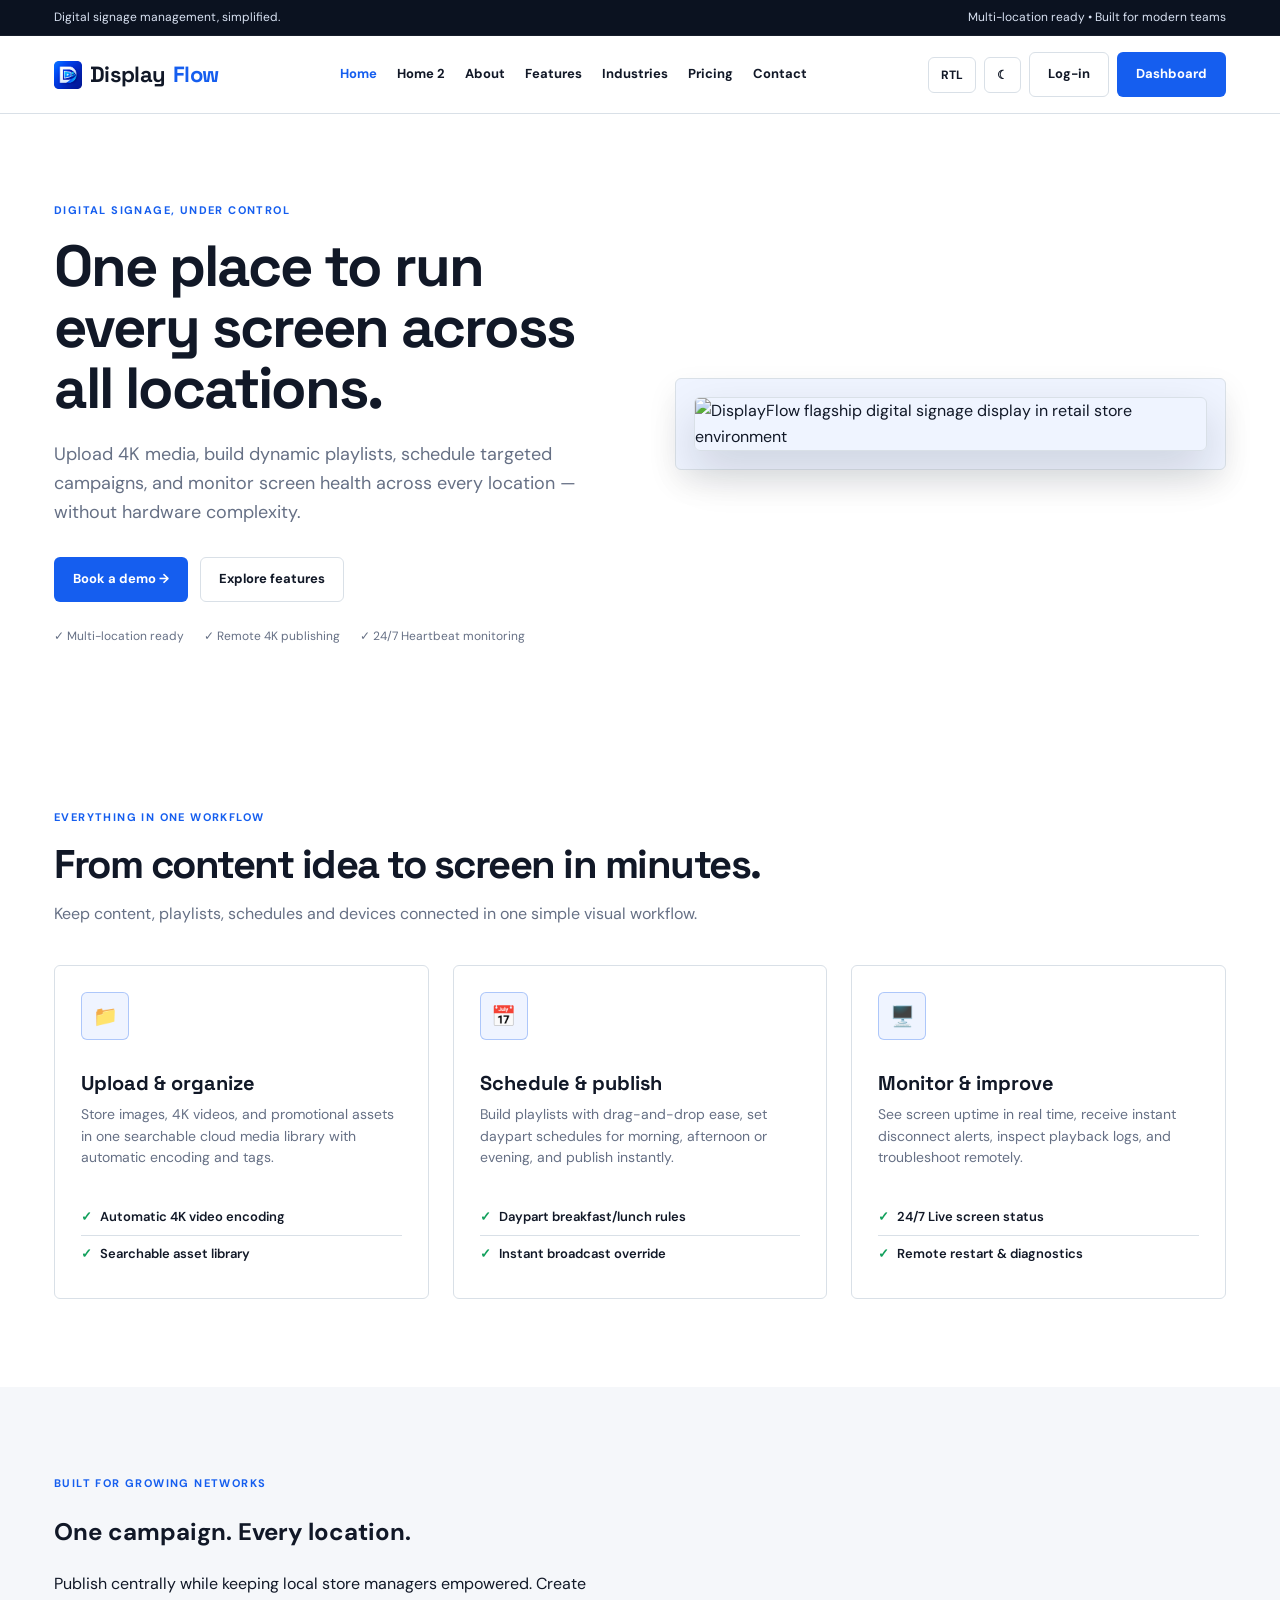
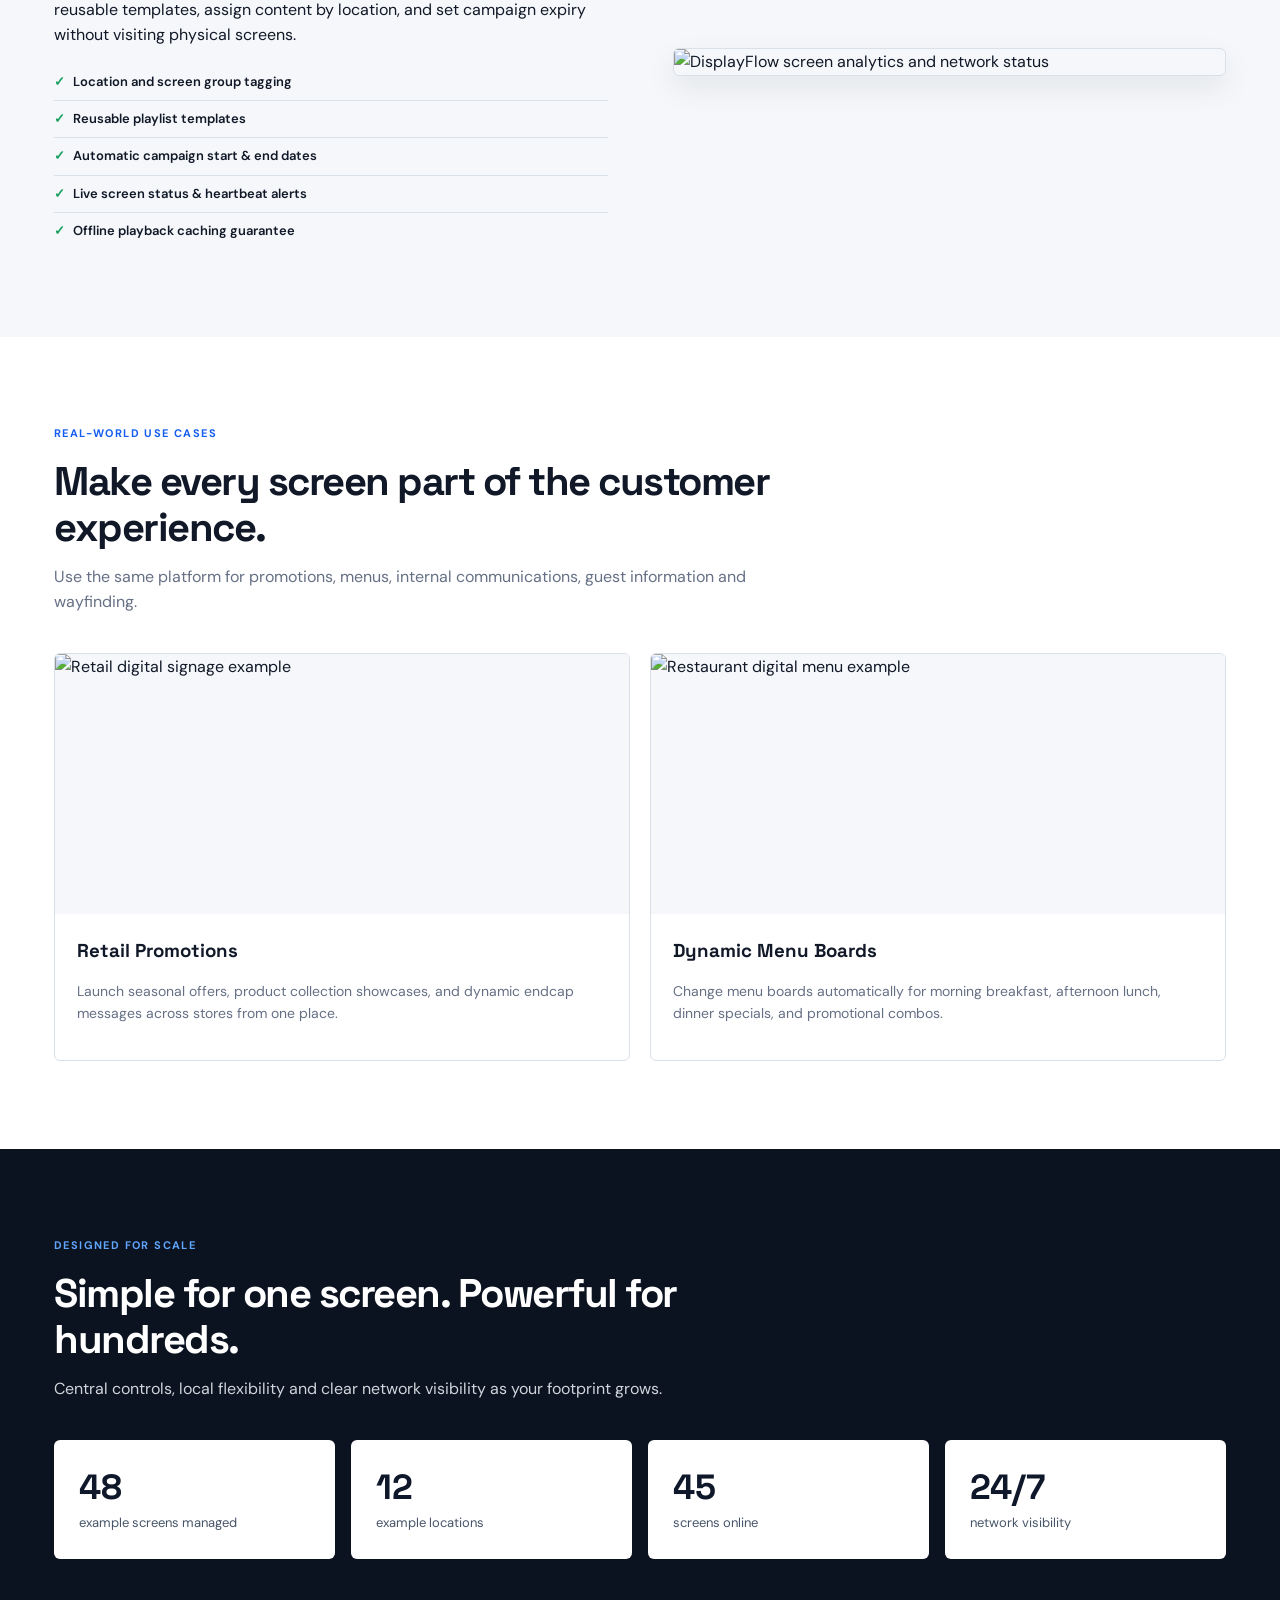
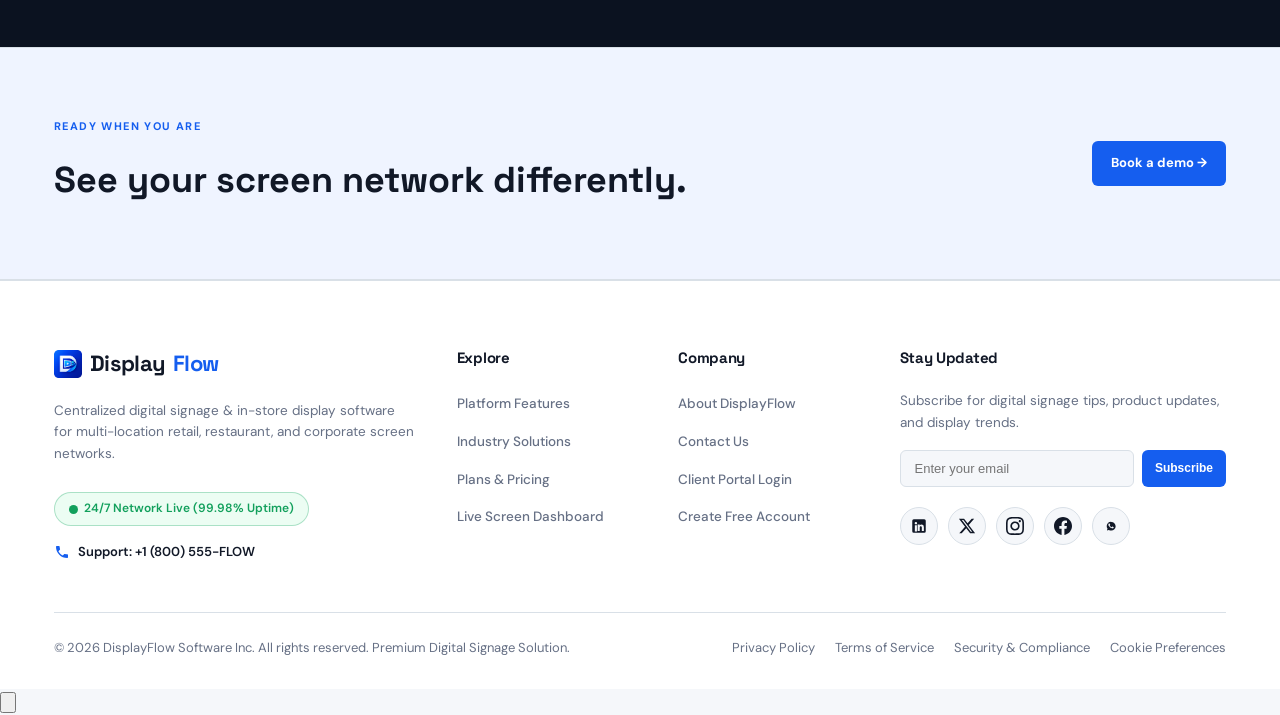
==== commit 03d190f2: "intfixes" ====
--- a/index.html
+++ b/index.html
@@ -17,7 +17,8 @@
         modern teams</span></div>
   </div>
   <nav class="nav">
-    <div class="container navin"><a href="index.html" class="logo"><img src="assets/images/favicon.png" alt="DisplayFlow Logo" class="logo-icon">Display<b>Flow</b></a>
+    <div class="container navin"><a href="index.html" class="logo"><img src="assets/images/favicon.png"
+          alt="DisplayFlow Logo" class="logo-icon">Display<b>Flow</b></a>
       <div class="navlinks"><a class="active" href="index.html">Home</a><a class="" href="home-2.html">Home 2</a><a
           class="" href="about.html">About</a><a class="" href="features.html">Features</a><a class=""
           href="industries.html">Industries</a><a class="" href="pricing.html">Pricing</a><a class=""
@@ -27,10 +28,25 @@
           href="login.html">Log-in</a><a class="btn btn-primary" href="dashboard.html">Dashboard</a></div>
       <div class="mobile" id="mobile-menu">☰</div>
     </div>
-    <div class="mobile-panel" id="mobile-panel"><a href="index.html">Home</a><a href="home-2.html">Home 2</a><a
-        href="about.html">About</a><a href="features.html">Features</a><a href="industries.html">Industries</a><a
-        href="pricing.html">Pricing</a><a href="contact.html">Contact</a><a href="login.html">Log-in</a><a
-        href="dashboard.html">Dashboard</a></div>
+    <div class="mobile-panel" id="mobile-panel">
+      <div class="mobile-nav-links">
+        <a class="active" href="index.html">Home</a>
+        <a href="home-2.html">Home 2</a>
+        <a href="about.html">About</a>
+        <a href="features.html">Features</a>
+        <a href="industries.html">Industries</a>
+        <a href="pricing.html">Pricing</a>
+        <a href="contact.html">Contact</a>
+      </div>
+      <div class="mobile-tools-row">
+        <button class="toolbtn rtl-toggle-btn" aria-label="Toggle RTL">RTL</button>
+        <button class="toolbtn theme-toggle-btn" aria-label="Toggle theme">☾ Theme</button>
+      </div>
+      <div class="mobile-actions-row">
+        <a class="btn btn-light" href="login.html">Log-in</a>
+        <a class="btn btn-primary" href="dashboard.html">Dashboard</a>
+      </div>
+    </div>
   </nav>
   <main>
     <section class="hero">
@@ -38,13 +54,17 @@
         <div>
           <div class="eyebrow">Digital Signage, Under Control</div>
           <h1>One place to run every screen across all locations.</h1>
-          <p>Upload 4K media, build dynamic playlists, schedule targeted campaigns, and monitor screen health across every location — without hardware complexity.</p>
+          <p>Upload 4K media, build dynamic playlists, schedule targeted campaigns, and monitor screen health across
+            every location — without hardware complexity.</p>
           <div class="actions"><a class="btn btn-primary" href="contact.html">Book a demo →</a><a class="btn btn-light"
               href="features.html">Explore features</a></div>
-          <div class="hero-note"><span>✓ Multi-location ready</span><span>✓ Remote 4K publishing</span><span>✓ 24/7 Heartbeat monitoring</span></div>
-        </div>
-        <div class="visual"><img src="https://images.pexels.com/photos/18187188/pexels-photo-18187188.jpeg?auto=compress&cs=tinysrgb&w=1800"
-            alt="DisplayFlow flagship digital signage display in retail store environment" style="width:100%; border-radius:var(--radius); box-shadow:var(--shadow-lg);"></div>
+          <div class="hero-note"><span>✓ Multi-location ready</span><span>✓ Remote 4K publishing</span><span>✓ 24/7
+              Heartbeat monitoring</span></div>
+        </div>
+        <div class="visual"><img
+            src="https://images.pexels.com/photos/18187188/pexels-photo-18187188.jpeg?auto=compress&cs=tinysrgb&w=1800"
+            alt="DisplayFlow flagship digital signage display in retail store environment"
+            style="width:100%; border-radius:var(--radius); box-shadow:var(--shadow-lg);"></div>
       </div>
     </section>
     <section class="section white">
@@ -58,7 +78,8 @@
           <div class="card">
             <div class="icon" style="font-size:20px; width:48px; height:48px; margin-bottom:16px;">📁</div>
             <h3>Upload & organize</h3>
-            <p>Store images, 4K videos, and promotional assets in one searchable cloud media library with automatic encoding and tags.</p>
+            <p>Store images, 4K videos, and promotional assets in one searchable cloud media library with automatic
+              encoding and tags.</p>
             <ul class="checklist" style="margin-top:14px; font-size:13px;">
               <li>Automatic 4K video encoding</li>
               <li>Searchable asset library</li>
@@ -67,7 +88,8 @@
           <div class="card">
             <div class="icon" style="font-size:20px; width:48px; height:48px; margin-bottom:16px;">📅</div>
             <h3>Schedule & publish</h3>
-            <p>Build playlists with drag-and-drop ease, set daypart schedules for morning, afternoon or evening, and publish instantly.</p>
+            <p>Build playlists with drag-and-drop ease, set daypart schedules for morning, afternoon or evening, and
+              publish instantly.</p>
             <ul class="checklist" style="margin-top:14px; font-size:13px;">
               <li>Daypart breakfast/lunch rules</li>
               <li>Instant broadcast override</li>
@@ -76,7 +98,8 @@
           <div class="card">
             <div class="icon" style="font-size:20px; width:48px; height:48px; margin-bottom:16px;">🖥️</div>
             <h3>Monitor & improve</h3>
-            <p>See screen uptime in real time, receive instant disconnect alerts, inspect playback logs, and troubleshoot remotely.</p>
+            <p>See screen uptime in real time, receive instant disconnect alerts, inspect playback logs, and
+              troubleshoot remotely.</p>
             <ul class="checklist" style="margin-top:14px; font-size:13px;">
               <li>24/7 Live screen status</li>
               <li>Remote restart & diagnostics</li>
@@ -90,7 +113,8 @@
         <div>
           <div class="eyebrow">Built for growing networks</div>
           <h2>One campaign. Every location.</h2>
-          <p>Publish centrally while keeping local store managers empowered. Create reusable templates, assign content by location, and set campaign expiry without visiting physical screens.</p>
+          <p>Publish centrally while keeping local store managers empowered. Create reusable templates, assign content
+            by location, and set campaign expiry without visiting physical screens.</p>
           <ul class="checklist">
             <li>Location and screen group tagging</li>
             <li>Reusable playlist templates</li>
@@ -100,7 +124,10 @@
           </ul>
         </div>
         <div>
-          <img src="https://images.pexels.com/photos/18999270/pexels-photo-18999270.jpeg?auto=compress&cs=tinysrgb&w=1800" alt="DisplayFlow screen analytics and network status" style="width:100%; border-radius:var(--radius); border:1px solid var(--line); box-shadow:var(--shadow);">
+          <img
+            src="https://images.pexels.com/photos/18999270/pexels-photo-18999270.jpeg?auto=compress&cs=tinysrgb&w=1800"
+            alt="DisplayFlow screen analytics and network status"
+            style="width:100%; border-radius:var(--radius); border:1px solid var(--line); box-shadow:var(--shadow);">
         </div>
       </div>
     </section>
@@ -112,16 +139,22 @@
           <p>Use the same platform for promotions, menus, internal communications, guest information and wayfinding.</p>
         </div>
         <div class="image-grid">
-          <div class="image-card"><img src="https://images.pexels.com/photos/37080708/pexels-photo-37080708.jpeg?auto=compress&cs=tinysrgb&w=1800" alt="Retail digital signage example" style="height:260px; object-fit:cover;">
+          <div class="image-card"><img
+              src="https://images.pexels.com/photos/37080708/pexels-photo-37080708.jpeg?auto=compress&cs=tinysrgb&w=1800"
+              alt="Retail digital signage example" style="height:260px; object-fit:cover;">
             <div class="pad">
               <h3>Retail Promotions</h3>
-              <p>Launch seasonal offers, product collection showcases, and dynamic endcap messages across stores from one place.</p>
+              <p>Launch seasonal offers, product collection showcases, and dynamic endcap messages across stores from
+                one place.</p>
             </div>
           </div>
-          <div class="image-card"><img src="https://images.pexels.com/photos/14812895/pexels-photo-14812895.jpeg?auto=compress&cs=tinysrgb&w=1800" alt="Restaurant digital menu example" style="height:260px; object-fit:cover;">
+          <div class="image-card"><img
+              src="https://images.pexels.com/photos/14812895/pexels-photo-14812895.jpeg?auto=compress&cs=tinysrgb&w=1800"
+              alt="Restaurant digital menu example" style="height:260px; object-fit:cover;">
             <div class="pad">
               <h3>Dynamic Menu Boards</h3>
-              <p>Change menu boards automatically for morning breakfast, afternoon lunch, dinner specials, and promotional combos.</p>
+              <p>Change menu boards automatically for morning breakfast, afternoon lunch, dinner specials, and
+                promotional combos.</p>
             </div>
           </div>
         </div>
@@ -155,7 +188,8 @@
     <div class="container">
       <div class="footer-grid">
         <div class="footer-col">
-          <a href="index.html" class="logo"><img src="assets/images/favicon.png" alt="DisplayFlow Logo" class="logo-icon">Display<b>Flow</b></a>
+          <a href="index.html" class="logo"><img src="assets/images/favicon.png" alt="DisplayFlow Logo"
+              class="logo-icon">Display<b>Flow</b></a>
           <p style="margin-top:14px">Centralized digital signage & in-store display software for multi-location retail,
             restaurant, and corporate screen networks.</p>
           <div class="status-chip">
--- a/assets/style.css
+++ b/assets/style.css
@@ -18,9 +18,9 @@
   --red: #f04438;
   --red-bg: #fef3f2;
   --radius: 6px;
-  --shadow-sm: 0 2px 6px rgba(15,23,42,.05);
-  --shadow: 0 12px 30px rgba(15,23,42,.08);
-  --shadow-lg: 0 20px 45px rgba(15,23,42,.15);
+  --shadow-sm: 0 2px 6px rgba(15, 23, 42, .05);
+  --shadow: 0 12px 30px rgba(15, 23, 42, .08);
+  --shadow-lg: 0 20px 45px rgba(15, 23, 42, .15);
   --transition: all 0.2s cubic-bezier(0.4, 0, 0.2, 1);
 }
 
@@ -36,9 +36,9 @@
   --green-bg: rgba(18, 160, 92, 0.2);
   --amber-bg: rgba(247, 144, 9, 0.2);
   --red-bg: rgba(240, 68, 56, 0.2);
-  --shadow-sm: 0 2px 6px rgba(0,0,0,.2);
-  --shadow: 0 12px 30px rgba(0,0,0,.3);
-  --shadow-lg: 0 20px 45px rgba(0,0,0,.5);
+  --shadow-sm: 0 2px 6px rgba(0, 0, 0, .2);
+  --shadow: 0 12px 30px rgba(0, 0, 0, .3);
+  --shadow-lg: 0 20px 45px rgba(0, 0, 0, .5);
 }
 
 body.dark-mode input::placeholder,
@@ -47,8 +47,14 @@
 }
 
 /* Base Reset & Core Styles */
-* { box-sizing: border-box; }
-html { scroll-behavior: smooth; }
+* {
+  box-sizing: border-box;
+}
+
+html {
+  scroll-behavior: smooth;
+}
+
 body {
   margin: 0;
   font-family: 'DM Sans', 'Manrope', sans-serif;
@@ -57,45 +63,212 @@
   line-height: 1.6;
   transition: background 0.3s ease, color 0.3s ease;
 }
-a { text-decoration: none; color: inherit; transition: var(--transition); }
-img { max-width: 100%; display: block; }
+
+a {
+  text-decoration: none;
+  color: inherit;
+  transition: var(--transition);
+}
+
+img {
+  max-width: 100%;
+  display: block;
+}
 
 /* Container */
-.container { max-width: 1220px; margin: 0 auto; padding: 0 24px; }
+.container {
+  max-width: 1220px;
+  margin: 0 auto;
+  padding: 0 24px;
+}
 
 /* Topbar & Navigation */
-.topbar { background: var(--dark); color: #d9e2f2; font-size: 12px; padding: 8px 0; border-bottom: 1px solid rgba(255,255,255,0.05); }
-.topbar .container { display: flex; justify-content: space-between; align-items: center; }
-.nav { height: 78px; background: var(--card); border-bottom: 1px solid var(--line); display: flex; align-items: center; position: sticky; top: 0; z-index: 100; transition: var(--transition); }
-.navin { display: flex; align-items: center; gap: 22px; width: 100%; }
-.logo { font-family: 'Space Grotesk', sans-serif; font-weight: 700; font-size: 22px; letter-spacing: -0.7px; white-space: nowrap; color: var(--ink); display: inline-flex; align-items: center; gap: 8px; }
-.logo img, .logo-icon { width: 28px; height: 28px; object-fit: contain; border-radius: 4px; display: block; flex-shrink: 0; }
-.logo b { color: var(--blue); }
-.navlinks { display: flex; gap: 20px; align-items: center; justify-content: center; flex: 1; font-size: 13px; font-weight: 700; }
-.navlinks a:hover, .navlinks .active { color: var(--blue); }
-.navtools { display: flex; align-items: center; gap: 8px; }
-.toolbtn { height: 36px; padding: 0 12px; background: var(--card); border: 1px solid var(--line); font: 700 12px 'DM Sans', sans-serif; cursor: pointer; border-radius: var(--radius); color: var(--ink); transition: var(--transition); display: inline-flex; align-items: center; justify-content: center; gap: 6px; }
-.toolbtn:hover { border-color: var(--blue); color: var(--blue); }
-
-.btn { display: inline-flex; align-items: center; justify-content: center; gap: 8px; padding: 11px 18px; border-radius: var(--radius); font-weight: 700; font-size: 13px; border: 1px solid transparent; cursor: pointer; transition: var(--transition); white-space: nowrap; }
-.btn-primary { background: var(--blue); color: #ffffff; }
-.btn-primary:hover { background: var(--blue-hover); transform: translateY(-1px); box-shadow: 0 4px 12px rgba(21, 94, 239, 0.3); }
-.btn-light { background: var(--card); border-color: var(--line); color: var(--ink); }
-.btn-light:hover { border-color: var(--blue); color: var(--blue); }
-.btn-dark { background: var(--dark); color: #ffffff; }
-.btn-dark:hover { background: #162238; }
-.btn-sm { padding: 7px 12px; font-size: 12px; }
-.btn-block { width: 100%; }
-
-.mobile { display: none; margin-left: auto; font-size: 22px; cursor: pointer; color: var(--ink); }
-.mobile-panel { display: none; }
+.topbar {
+  background: var(--dark);
+  color: #d9e2f2;
+  font-size: 12px;
+  padding: 8px 0;
+  border-bottom: 1px solid rgba(255, 255, 255, 0.05);
+}
+
+.topbar .container {
+  display: flex;
+  justify-content: space-between;
+  align-items: center;
+}
+
+.nav {
+  height: 78px;
+  background: var(--card);
+  border-bottom: 1px solid var(--line);
+  display: flex;
+  align-items: center;
+  position: sticky;
+  top: 0;
+  z-index: 100;
+  transition: var(--transition);
+}
+
+.navin {
+  display: flex;
+  align-items: center;
+  gap: 22px;
+  width: 100%;
+}
+
+.logo {
+  font-family: 'Space Grotesk', sans-serif;
+  font-weight: 700;
+  font-size: 22px;
+  letter-spacing: -0.7px;
+  white-space: nowrap;
+  color: var(--ink);
+  display: inline-flex;
+  align-items: center;
+  gap: 8px;
+}
+
+.logo img,
+.logo-icon {
+  width: 28px;
+  height: 28px;
+  object-fit: contain;
+  border-radius: 4px;
+  display: block;
+  flex-shrink: 0;
+}
+
+.logo b {
+  color: var(--blue);
+}
+
+.navlinks {
+  display: flex;
+  gap: 20px;
+  align-items: center;
+  justify-content: center;
+  flex: 1;
+  font-size: 13px;
+  font-weight: 700;
+}
+
+.navlinks a:hover,
+.navlinks .active {
+  color: var(--blue);
+}
+
+.navtools {
+  display: flex;
+  align-items: center;
+  gap: 8px;
+}
+
+.toolbtn {
+  height: 36px;
+  padding: 0 12px;
+  background: var(--card);
+  border: 1px solid var(--line);
+  font: 700 12px 'DM Sans', sans-serif;
+  cursor: pointer;
+  border-radius: var(--radius);
+  color: var(--ink);
+  transition: var(--transition);
+  display: inline-flex;
+  align-items: center;
+  justify-content: center;
+  gap: 6px;
+}
+
+.toolbtn:hover {
+  border-color: var(--blue);
+  color: var(--blue);
+}
+
+.btn {
+  display: inline-flex;
+  align-items: center;
+  justify-content: center;
+  gap: 8px;
+  padding: 11px 18px;
+  border-radius: var(--radius);
+  font-weight: 700;
+  font-size: 13px;
+  border: 1px solid transparent;
+  cursor: pointer;
+  transition: var(--transition);
+  white-space: nowrap;
+}
+
+.btn-primary {
+  background: var(--blue);
+  color: #ffffff;
+}
+
+.btn-primary:hover {
+  background: var(--blue-hover);
+  transform: translateY(-1px);
+  box-shadow: 0 4px 12px rgba(21, 94, 239, 0.3);
+}
+
+.btn-light {
+  background: var(--card);
+  border-color: var(--line);
+  color: var(--ink);
+}
+
+.btn-light:hover {
+  border-color: var(--blue);
+  color: var(--blue);
+}
+
+.btn-dark {
+  background: var(--dark);
+  color: #ffffff;
+}
+
+.btn-dark:hover {
+  background: #162238;
+}
+
+.btn-sm {
+  padding: 7px 12px;
+  font-size: 12px;
+}
+
+.btn-block {
+  width: 100%;
+}
+
+.mobile {
+  display: none;
+  margin-left: auto;
+  font-size: 22px;
+  cursor: pointer;
+  color: var(--ink);
+}
+
+.mobile-panel {
+  display: none;
+}
 
 /* Pulse Animation */
 @keyframes pulse {
-  0% { transform: scale(0.95); box-shadow: 0 0 0 0 rgba(18, 160, 92, 0.7); }
-  70% { transform: scale(1); box-shadow: 0 0 0 8px rgba(18, 160, 92, 0); }
-  100% { transform: scale(0.95); box-shadow: 0 0 0 0 rgba(18, 160, 92, 0); }
-}
+  0% {
+    transform: scale(0.95);
+    box-shadow: 0 0 0 0 rgba(18, 160, 92, 0.7);
+  }
+
+  70% {
+    transform: scale(1);
+    box-shadow: 0 0 0 8px rgba(18, 160, 92, 0);
+  }
+
+  100% {
+    transform: scale(0.95);
+    box-shadow: 0 0 0 0 rgba(18, 160, 92, 0);
+  }
+}
+
 .pulse-dot {
   width: 9px;
   height: 9px;
@@ -113,12 +286,15 @@
   padding: 65px 0 30px;
   color: var(--ink);
 }
-.footer-grid, .footergrid {
+
+.footer-grid,
+.footergrid {
   display: grid;
   grid-template-columns: 2fr 1fr 1fr 1.8fr;
   gap: 40px;
   margin-bottom: 50px;
 }
+
 .footer-col h4 {
   font-family: 'Space Grotesk', sans-serif;
   font-size: 15px;
@@ -127,25 +303,30 @@
   letter-spacing: -0.3px;
   color: var(--ink);
 }
+
 .footer-col p {
   color: var(--muted);
   font-size: 13.5px;
   line-height: 1.6;
   margin: 0 0 16px;
 }
+
 .footer-links {
   list-style: none;
   padding: 0;
   margin: 0;
 }
+
 .footer-links li {
   margin-bottom: 12px;
 }
+
 .footer-links a {
   color: var(--muted);
   font-size: 13.5px;
   font-weight: 500;
 }
+
 .footer-links a:hover {
   color: var(--blue);
   padding-left: 3px;
@@ -164,6 +345,7 @@
   color: var(--green);
   margin: 12px 0 16px;
 }
+
 .contact-phone {
   display: flex;
   align-items: center;
@@ -172,7 +354,12 @@
   font-weight: 600;
   color: var(--ink);
 }
-.contact-phone svg { width: 16px; height: 16px; fill: var(--blue); }
+
+.contact-phone svg {
+  width: 16px;
+  height: 16px;
+  fill: var(--blue);
+}
 
 /* Footer Newsletter & Social */
 .newsletter-form {
@@ -180,6 +367,7 @@
   gap: 8px;
   margin-bottom: 20px;
 }
+
 .newsletter-form input {
   flex: 1;
   padding: 10px 14px;
@@ -191,16 +379,19 @@
   outline: none;
   transition: var(--transition);
 }
+
 .newsletter-form input:focus {
   border-color: var(--blue);
   box-shadow: 0 0 0 3px rgba(21, 94, 239, 0.15);
 }
+
 .social-icons {
   display: flex;
   gap: 10px;
   align-items: center;
   flex-wrap: wrap;
 }
+
 .social-icon {
   width: 38px;
   height: 38px;
@@ -213,7 +404,13 @@
   transition: var(--transition);
   flex-shrink: 0;
 }
-.social-icon svg { width: 18px; height: 18px; fill: currentColor; }
+
+.social-icon svg {
+  width: 18px;
+  height: 18px;
+  fill: currentColor;
+}
+
 .social-icon:hover {
   background: var(--blue);
   color: #ffffff;
@@ -234,13 +431,16 @@
   font-size: 13px;
   color: var(--muted);
 }
+
 .footer-legal-links {
   display: flex;
   gap: 20px;
 }
+
 .footer-legal-links a {
   color: var(--muted);
 }
+
 .footer-legal-links a:hover {
   color: var(--blue);
 }
@@ -256,6 +456,7 @@
   gap: 10px;
   pointer-events: none;
 }
+
 .toast {
   pointer-events: auto;
   min-width: 300px;
@@ -275,51 +476,101 @@
   font-size: 13.5px;
   font-weight: 500;
 }
-.toast.toast-success { border-left-color: var(--green); }
-.toast.toast-warning { border-left-color: var(--amber); }
-.toast.toast-error { border-left-color: var(--red); }
-.toast-content { display: flex; align-items: center; gap: 10px; }
-.toast-close { background: none; border: none; font-size: 16px; color: var(--muted); cursor: pointer; padding: 0; }
-.toast-close:hover { color: var(--ink); }
+
+.toast.toast-success {
+  border-left-color: var(--green);
+}
+
+.toast.toast-warning {
+  border-left-color: var(--amber);
+}
+
+.toast.toast-error {
+  border-left-color: var(--red);
+}
+
+.toast-content {
+  display: flex;
+  align-items: center;
+  gap: 10px;
+}
+
+.toast-close {
+  background: none;
+  border: none;
+  font-size: 16px;
+  color: var(--muted);
+  cursor: pointer;
+  padding: 0;
+}
+
+.toast-close:hover {
+  color: var(--ink);
+}
 
 @keyframes toastSlideIn {
-  from { opacity: 0; transform: translateY(20px) scale(0.95); }
-  to { opacity: 1; transform: translateY(0) scale(1); }
+  from {
+    opacity: 0;
+    transform: translateY(20px) scale(0.95);
+  }
+
+  to {
+    opacity: 1;
+    transform: translateY(0) scale(1);
+  }
 }
 
 /* Authentication Pages (login.html & signup.html) */
 body.auth-page {
   min-height: 100vh;
-  display: grid;
-  place-items: center;
+  display: flex;
+  flex-direction: column;
+  align-items: center;
+  justify-content: center;
   background: var(--paper);
-  padding: 24px;
-  position: relative;
-}
-.auth-top-corner {
-  position: fixed;
-  top: 24px;
-  right: 24px;
-  display: flex;
-  align-items: center;
+  padding: 36px 20px;
+  box-sizing: border-box;
+}
+
+.auth-container {
+  width: 100%;
+  max-width: 440px;
+  display: flex;
+  flex-direction: column;
+  gap: 16px;
+}
+
+.auth-top-controls {
+  display: flex;
+  align-items: center;
+  justify-content: flex-end;
   gap: 10px;
-  z-index: 50;
-}
+  width: 100%;
+  padding: 0 4px;
+  box-sizing: border-box;
+}
+
+body.rtl .auth-top-controls {
+  justify-content: flex-start;
+}
+
 .auth-card {
   width: 100%;
-  max-width: 440px;
   background: var(--card);
   border: 1px solid var(--line);
   border-radius: 10px;
-  padding: 40px 36px;
+  padding: 36px 32px;
   box-shadow: var(--shadow-lg);
+  box-sizing: border-box;
   position: relative;
   transition: var(--transition);
 }
+
 .auth-header {
   text-align: center;
-  margin-bottom: 30px;
-}
+  margin-bottom: 26px;
+}
+
 .auth-header .logo {
   display: inline-flex;
   align-items: center;
@@ -327,13 +578,17 @@
   gap: 8px;
   font-size: 22px;
   margin-bottom: 16px;
-}
+  text-decoration: none;
+  color: var(--ink);
+}
+
 .auth-header h1 {
   font-family: 'Space Grotesk', sans-serif;
   font-size: 24px;
   margin: 0 0 6px;
   letter-spacing: -0.5px;
 }
+
 .auth-header p {
   color: var(--muted);
   font-size: 14px;
@@ -345,6 +600,7 @@
   display: flex;
   align-items: center;
 }
+
 .input-group input {
   width: 100%;
   padding: 12px 14px;
@@ -357,11 +613,13 @@
   outline: none;
   transition: var(--transition);
 }
+
 .input-group input:focus {
   border-color: var(--blue);
   box-shadow: 0 0 0 3px rgba(21, 94, 239, 0.15);
   background: var(--card);
 }
+
 .input-group .toggle-password {
   position: absolute;
   right: 12px;
@@ -373,35 +631,60 @@
   display: flex;
   align-items: center;
 }
-.input-group .toggle-password svg { width: 18px; height: 18px; fill: currentColor; }
-.input-group .toggle-password:hover { color: var(--ink); }
+
+.input-group .toggle-password svg {
+  width: 18px;
+  height: 18px;
+  fill: currentColor;
+}
+
+.input-group .toggle-password:hover {
+  color: var(--ink);
+}
 
 .form-meta {
   display: flex;
   justify-content: space-between;
   align-items: center;
+  gap: 10px 14px;
   margin: 18px 0 24px;
   font-size: 13px;
-}
+  width: 100%;
+  box-sizing: border-box;
+}
+
 .checkbox-label {
-  display: flex;
-  align-items: center;
+  display: inline-flex;
+  align-items: flex-start;
   gap: 8px;
   color: var(--muted);
   cursor: pointer;
   user-select: none;
-}
+  font-size: 13px;
+  line-height: 1.45;
+}
+
 .checkbox-label input[type="checkbox"] {
   accent-color: var(--blue);
   width: 16px;
   height: 16px;
   cursor: pointer;
-}
+  flex-shrink: 0;
+  margin-top: 1px;
+}
+
 .forgot-link {
   color: var(--blue);
   font-weight: 600;
-}
-.forgot-link:hover { text-decoration: underline; }
+  font-size: 13px;
+  white-space: nowrap;
+  margin-left: auto;
+}
+
+body.rtl .forgot-link {
+  margin-left: 0;
+  margin-right: auto;
+}
 
 .divider {
   display: flex;
@@ -413,18 +696,24 @@
   text-transform: uppercase;
   letter-spacing: 1px;
 }
-.divider::before, .divider::after {
+
+.divider::before,
+.divider::after {
   content: '';
   flex: 1;
   border-bottom: 1px solid var(--line);
 }
-.divider span { padding: 0 12px; }
+
+.divider span {
+  padding: 0 12px;
+}
 
 .social-auth-grid {
   display: grid;
   grid-template-columns: 1fr 1fr;
   gap: 12px;
 }
+
 .social-btn {
   display: flex;
   align-items: center;
@@ -440,8 +729,16 @@
   cursor: pointer;
   transition: var(--transition);
 }
-.social-btn svg { width: 18px; height: 18px; }
-.social-btn:hover { background: var(--card); border-color: var(--blue); }
+
+.social-btn svg {
+  width: 18px;
+  height: 18px;
+}
+
+.social-btn:hover {
+  background: var(--card);
+  border-color: var(--blue);
+}
 
 .auth-footer {
   text-align: center;
@@ -449,7 +746,11 @@
   font-size: 13.5px;
   color: var(--muted);
 }
-.auth-footer a { color: var(--blue); font-weight: 700; }
+
+.auth-footer a {
+  color: var(--blue);
+  font-weight: 700;
+}
 
 /* Dashboard Full Screen Layout (`dashboard.html`) */
 body.dash-page {
@@ -458,6 +759,7 @@
   overflow: hidden;
   background: var(--paper);
 }
+
 .dash-layout {
   display: flex;
   height: 100vh;
@@ -467,32 +769,39 @@
 }
 
 /* Sidebar `.dside` / `.dash-sidebar` */
-.dside, .dash-sidebar {
+.dside,
+.dash-sidebar {
   width: 260px;
   height: 100%;
   background: var(--dark);
   color: #c8d2e2;
   display: flex;
   flex-direction: column;
-  border-right: 1px solid rgba(255,255,255,0.08);
+  border-right: 1px solid rgba(255, 255, 255, 0.08);
   z-index: 200;
   transition: transform 0.3s cubic-bezier(0.16, 1, 0.3, 1);
   flex-shrink: 0;
 }
+
 .dside-header {
   padding: 24px;
-  border-bottom: 1px solid rgba(255,255,255,0.08);
+  border-bottom: 1px solid rgba(255, 255, 255, 0.08);
   display: flex;
   align-items: center;
   justify-content: space-between;
 }
-.dside-header .logo { color: #ffffff; margin: 0; }
+
+.dside-header .logo {
+  color: #ffffff;
+  margin: 0;
+}
 
 .dside-nav {
   padding: 20px 16px;
   flex: 1;
   overflow-y: auto;
 }
+
 .dash-nav-item {
   display: flex;
   align-items: center;
@@ -506,12 +815,26 @@
   transition: var(--transition);
   cursor: pointer;
 }
-.dash-nav-item svg { width: 18px; height: 18px; fill: currentColor; }
-.dash-nav-item:hover { background: rgba(255,255,255,0.06); color: #ffffff; }
-.dash-nav-item.active { background: var(--blue); color: #ffffff; }
+
+.dash-nav-item svg {
+  width: 18px;
+  height: 18px;
+  fill: currentColor;
+}
+
+.dash-nav-item:hover {
+  background: rgba(255, 255, 255, 0.06);
+  color: #ffffff;
+}
+
+.dash-nav-item.active {
+  background: var(--blue);
+  color: #ffffff;
+}
+
 .dash-nav-item .badge-count {
   margin-left: auto;
-  background: rgba(255,255,255,0.2);
+  background: rgba(255, 255, 255, 0.2);
   padding: 2px 7px;
   border-radius: 10px;
   font-size: 11px;
@@ -519,21 +842,25 @@
 
 .dside-footer {
   padding: 16px 20px;
-  border-top: 1px solid rgba(255,255,255,0.08);
+  border-top: 1px solid rgba(255, 255, 255, 0.08);
 }
 
 /* Mobile Sidebar Drawer Overlay */
 .dash-overlay {
   position: fixed;
   inset: 0;
-  background: rgba(0,0,0,0.5);
+  background: rgba(0, 0, 0, 0.5);
   backdrop-filter: blur(2px);
   z-index: 150;
   opacity: 0;
   pointer-events: none;
   transition: opacity 0.3s ease;
 }
-.dash-overlay.active { opacity: 1; pointer-events: auto; }
+
+.dash-overlay.active {
+  opacity: 1;
+  pointer-events: auto;
+}
 
 /* Dashboard Main Workspace */
 .dash-main {
@@ -555,11 +882,13 @@
   padding: 0 28px;
   flex-shrink: 0;
 }
+
 .dash-topbar-left {
   display: flex;
   align-items: center;
   gap: 16px;
 }
+
 .dash-hamburger {
   display: none;
   background: none;
@@ -568,6 +897,7 @@
   color: var(--ink);
   cursor: pointer;
 }
+
 .dash-topbar-right {
   display: flex;
   align-items: center;
@@ -584,6 +914,7 @@
   border: 1px solid var(--line);
   border-radius: 30px;
 }
+
 .user-avatar {
   width: 34px;
   height: 34px;
@@ -595,9 +926,30 @@
   font-weight: 700;
   font-size: 13px;
 }
-.user-info { display: flex; flex-direction: column; }
-.user-name { font-size: 13px; font-weight: 700; color: var(--ink); line-height: 1.2; }
-.user-tier { font-size: 10.5px; font-weight: 700; color: var(--blue); text-transform: uppercase; letter-spacing: 0.5px; }
+
+.user-info {
+  display: flex;
+  flex-direction: column;
+}
+
+.user-name {
+  font-size: 13px;
+  font-weight: 700;
+  color: var(--ink);
+  line-height: 1.2;
+}
+
+.user-tier {
+  font-size: 10.5px;
+  font-weight: 700;
+  color: var(--blue);
+  text-transform: uppercase;
+  letter-spacing: 0.5px;
+}
+
+.mobile-sidebar-profile {
+  display: none;
+}
 
 /* Dashboard Content Viewport */
 .dash-content {
@@ -610,13 +962,22 @@
 .dash-panel {
   display: none;
 }
+
 .dash-panel.active {
   display: block;
   animation: fadeIn 0.25s ease-out;
 }
+
 @keyframes fadeIn {
-  from { opacity: 0; transform: translateY(6px); }
-  to { opacity: 1; transform: translateY(0); }
+  from {
+    opacity: 0;
+    transform: translateY(6px);
+  }
+
+  to {
+    opacity: 1;
+    transform: translateY(0);
+  }
 }
 
 .panel-header {
@@ -627,13 +988,19 @@
   flex-wrap: wrap;
   gap: 16px;
 }
+
 .panel-header h1 {
   font-family: 'Space Grotesk', sans-serif;
   font-size: 26px;
   margin: 0;
   letter-spacing: -0.5px;
 }
-.panel-subtitle { color: var(--muted); font-size: 14px; margin: 4px 0 0; }
+
+.panel-subtitle {
+  color: var(--muted);
+  font-size: 14px;
+  margin: 4px 0 0;
+}
 
 /* KPI Cards Grid */
 .kpi-grid {
@@ -642,6 +1009,7 @@
   gap: 18px;
   margin-bottom: 24px;
 }
+
 .kpi-card {
   background: var(--card);
   border: 1px solid var(--line);
@@ -652,11 +1020,41 @@
   flex-direction: column;
   justify-content: space-between;
 }
-.kpi-title { font-size: 12px; font-weight: 700; color: var(--muted); text-transform: uppercase; letter-spacing: 0.5px; margin-bottom: 8px; }
-.kpi-value { font-family: 'Space Grotesk', sans-serif; font-size: 32px; font-weight: 700; color: var(--ink); margin: 0; }
-.kpi-sub { font-size: 12px; margin-top: 8px; display: flex; align-items: center; gap: 4px; }
-.trend-up { color: var(--green); font-weight: 700; }
-.trend-down { color: var(--red); font-weight: 700; }
+
+.kpi-title {
+  font-size: 12px;
+  font-weight: 700;
+  color: var(--muted);
+  text-transform: uppercase;
+  letter-spacing: 0.5px;
+  margin-bottom: 8px;
+}
+
+.kpi-value {
+  font-family: 'Space Grotesk', sans-serif;
+  font-size: 32px;
+  font-weight: 700;
+  color: var(--ink);
+  margin: 0;
+}
+
+.kpi-sub {
+  font-size: 12px;
+  margin-top: 8px;
+  display: flex;
+  align-items: center;
+  gap: 4px;
+}
+
+.trend-up {
+  color: var(--green);
+  font-weight: 700;
+}
+
+.trend-down {
+  color: var(--red);
+  font-weight: 700;
+}
 
 /* Status Banner */
 .status-banner {
@@ -670,7 +1068,14 @@
   margin-bottom: 24px;
   color: var(--ink);
 }
-.status-banner-text { display: flex; align-items: center; gap: 12px; font-weight: 600; font-size: 14px; }
+
+.status-banner-text {
+  display: flex;
+  align-items: center;
+  gap: 12px;
+  font-weight: 600;
+  font-size: 14px;
+}
 
 /* Panel Grid Layouts */
 .dash-split-2 {
@@ -687,7 +1092,12 @@
   box-shadow: var(--shadow-sm);
   margin-bottom: 24px;
 }
-.panel-box h3 { font-family: 'Space Grotesk', sans-serif; font-size: 18px; margin: 0 0 16px; }
+
+.panel-box h3 {
+  font-family: 'Space Grotesk', sans-serif;
+  font-size: 18px;
+  margin: 0 0 16px;
+}
 
 /* Timeline Component */
 .timeline {
@@ -696,6 +1106,7 @@
   position: relative;
   margin: 30px 0 20px;
 }
+
 .timeline::before {
   content: '';
   position: absolute;
@@ -706,6 +1117,7 @@
   background: var(--line);
   z-index: 1;
 }
+
 .timeline-step {
   position: relative;
   z-index: 2;
@@ -715,6 +1127,7 @@
   text-align: center;
   flex: 1;
 }
+
 .timeline-icon {
   width: 32px;
   height: 32px;
@@ -728,10 +1141,31 @@
   color: var(--muted);
   transition: var(--transition);
 }
-.timeline-step.completed .timeline-icon { background: var(--green); border-color: var(--green); color: #ffffff; }
-.timeline-step.active .timeline-icon { background: var(--blue); border-color: var(--blue); color: #ffffff; box-shadow: 0 0 0 4px rgba(21, 94, 239, 0.2); }
-.timeline-label { font-size: 12px; font-weight: 600; margin-top: 8px; color: var(--ink); }
-.timeline-time { font-size: 11px; color: var(--muted); }
+
+.timeline-step.completed .timeline-icon {
+  background: var(--green);
+  border-color: var(--green);
+  color: #ffffff;
+}
+
+.timeline-step.active .timeline-icon {
+  background: var(--blue);
+  border-color: var(--blue);
+  color: #ffffff;
+  box-shadow: 0 0 0 4px rgba(21, 94, 239, 0.2);
+}
+
+.timeline-label {
+  font-size: 12px;
+  font-weight: 600;
+  margin-top: 8px;
+  color: var(--ink);
+}
+
+.timeline-time {
+  font-size: 11px;
+  color: var(--muted);
+}
 
 /* Table Styling */
 .table-responsive {
@@ -741,12 +1175,14 @@
   border-radius: var(--radius);
   background: var(--card);
 }
+
 .dash-table {
   width: 100%;
   border-collapse: collapse;
   text-align: left;
   font-size: 13.5px;
 }
+
 .dash-table th {
   background: var(--paper);
   padding: 14px 18px;
@@ -757,12 +1193,16 @@
   text-transform: uppercase;
   letter-spacing: 0.5px;
 }
+
 .dash-table td {
   padding: 14px 18px;
   border-bottom: 1px solid var(--line);
   color: var(--ink);
 }
-.dash-table tr:last-child td { border-bottom: none; }
+
+.dash-table tr:last-child td {
+  border-bottom: none;
+}
 
 /* Status Badges */
 .badge-status {
@@ -774,9 +1214,21 @@
   font-size: 12px;
   font-weight: 700;
 }
-.badge-success { background: var(--green-bg); color: var(--green); }
-.badge-warning { background: var(--amber-bg); color: var(--amber); }
-.badge-info { background: var(--blue-light); color: var(--blue); }
+
+.badge-success {
+  background: var(--green-bg);
+  color: var(--green);
+}
+
+.badge-warning {
+  background: var(--amber-bg);
+  color: var(--amber);
+}
+
+.badge-info {
+  background: var(--blue-light);
+  color: var(--blue);
+}
 
 /* Saved Locations Cards Grid */
 .location-grid {
@@ -784,6 +1236,7 @@
   grid-template-columns: repeat(3, 1fr);
   gap: 20px;
 }
+
 .location-card {
   background: var(--card);
   border: 1px solid var(--line);
@@ -795,13 +1248,24 @@
   justify-content: space-between;
   transition: var(--transition);
 }
+
 .location-card:hover {
   border-color: var(--blue);
   transform: translateY(-2px);
   box-shadow: var(--shadow);
 }
-.location-card h4 { font-family: 'Space Grotesk', sans-serif; font-size: 16px; margin: 0 0 6px; }
-.location-card p { color: var(--muted); font-size: 13px; margin: 0 0 16px; }
+
+.location-card h4 {
+  font-family: 'Space Grotesk', sans-serif;
+  font-size: 16px;
+  margin: 0 0 6px;
+}
+
+.location-card p {
+  color: var(--muted);
+  font-size: 13px;
+  margin: 0 0 16px;
+}
 
 /* Modals */
 .dash-modal-backdrop {
@@ -818,10 +1282,12 @@
   pointer-events: none;
   transition: opacity 0.25s ease;
 }
+
 .dash-modal-backdrop.active {
   opacity: 1;
   pointer-events: auto;
 }
+
 .dash-modal {
   width: 100%;
   max-width: 520px;
@@ -833,80 +1299,298 @@
   transform: scale(0.92);
   transition: transform 0.25s cubic-bezier(0.16, 1, 0.3, 1);
 }
+
 .dash-modal-backdrop.active .dash-modal {
   transform: scale(1);
 }
+
 .dash-modal-header {
   display: flex;
   align-items: center;
   justify-content: space-between;
   margin-bottom: 16px;
 }
-.dash-modal-header h2 { font-family: 'Space Grotesk', sans-serif; font-size: 22px; margin: 0; }
-.dash-modal-body { color: var(--muted); font-size: 14px; margin-bottom: 24px; line-height: 1.6; }
-.dash-modal-actions { display: flex; justify-content: flex-end; gap: 12px; }
+
+.dash-modal-header h2 {
+  font-family: 'Space Grotesk', sans-serif;
+  font-size: 22px;
+  margin: 0;
+}
+
+.dash-modal-body {
+  color: var(--muted);
+  font-size: 14px;
+  margin-bottom: 24px;
+  line-height: 1.6;
+}
+
+.dash-modal-actions {
+  display: flex;
+  justify-content: flex-end;
+  gap: 12px;
+}
 
 /* Existing Site Sections Preservation & Styling */
-.hero { padding: 88px 0 75px; background: var(--card); }
-.hero-grid { display: grid; grid-template-columns: 1fr 1fr; gap: 70px; align-items: center; }
-.eyebrow { color: var(--blue); font-weight: 700; text-transform: uppercase; letter-spacing: 1.4px; font-size: 11px; margin-bottom: 16px; }
-.hero h1 { font-family: 'Space Grotesk', sans-serif; font-size: 58px; line-height: 1.05; letter-spacing: -2px; margin: 0 0 22px; color: var(--ink); }
-.hero p { font-size: 18px; color: var(--muted); max-width: 610px; margin: 0 0 30px; }
-.actions { display: flex; gap: 12px; flex-wrap: wrap; }
-.hero-note { display: flex; gap: 20px; margin-top: 25px; color: var(--muted); font-size: 12px; }
-.visual { background: var(--blue-light); border: 1px solid var(--line); padding: 18px; border-radius: var(--radius); box-shadow: var(--shadow); }
-.visual img { width: 100%; border: 1px solid var(--line); border-radius: var(--radius); }
-
-.section { padding: 88px 0; }
-.section.white { background: var(--card); }
-.section-head { max-width: 730px; margin-bottom: 38px; }
-.section-head h2 { font-family: 'Space Grotesk', sans-serif; font-size: 40px; line-height: 1.1; letter-spacing: -1.5px; margin: 0 0 13px; color: var(--ink); }
-.section-head p { color: var(--muted); font-size: 16px; }
-
-.cards { display: grid; grid-template-columns: repeat(3, 1fr); gap: 20px; }
-.cards.four { grid-template-columns: repeat(4, 1fr); }
-.card { background: var(--card); border: 1px solid var(--line); padding: 25px; border-radius: var(--radius); transition: var(--transition); }
-.card:hover { border-color: var(--blue); transform: translateY(-2px); box-shadow: var(--shadow); }
-.card h3 { font-family: 'Space Grotesk', sans-serif; font-size: 20px; margin: 13px 0 7px; color: var(--ink); }
-.card p { color: var(--muted); font-size: 14px; }
-.icon { width: 40px; height: 40px; display: grid; place-items: center; background: var(--blue-light); color: var(--blue); border: 1px solid rgba(21,94,239,0.3); border-radius: var(--radius); font-weight: 800; }
-
-.split { display: grid; grid-template-columns: 1fr 1fr; gap: 65px; align-items: center; }
-.split img { border: 1px solid var(--line); border-radius: var(--radius); box-shadow: var(--shadow); }
-.checklist { list-style: none; padding: 0; }
-.checklist li { padding: 11px 0; border-bottom: 1px solid var(--line); font-weight: 600; font-size: 14px; color: var(--ink); }
-.checklist li:before { content: '✓'; color: var(--green); margin-right: 10px; font-weight: 800; }
+.hero {
+  padding: 88px 0 75px;
+  background: var(--card);
+}
+
+.hero-grid {
+  display: grid;
+  grid-template-columns: 1fr 1fr;
+  gap: 70px;
+  align-items: center;
+}
+
+.eyebrow {
+  color: var(--blue);
+  font-weight: 700;
+  text-transform: uppercase;
+  letter-spacing: 1.4px;
+  font-size: 11px;
+  margin-bottom: 16px;
+}
+
+.hero h1 {
+  font-family: 'Space Grotesk', sans-serif;
+  font-size: 58px;
+  line-height: 1.05;
+  letter-spacing: -2px;
+  margin: 0 0 22px;
+  color: var(--ink);
+}
+
+.hero p {
+  font-size: 18px;
+  color: var(--muted);
+  max-width: 610px;
+  margin: 0 0 30px;
+}
+
+.actions {
+  display: flex;
+  gap: 12px;
+  flex-wrap: wrap;
+}
+
+.hero-note {
+  display: flex;
+  gap: 20px;
+  margin-top: 25px;
+  color: var(--muted);
+  font-size: 12px;
+}
+
+.visual {
+  background: var(--blue-light);
+  border: 1px solid var(--line);
+  padding: 18px;
+  border-radius: var(--radius);
+  box-shadow: var(--shadow);
+}
+
+.visual img {
+  width: 100%;
+  border: 1px solid var(--line);
+  border-radius: var(--radius);
+}
+
+.section {
+  padding: 88px 0;
+}
+
+.section.white {
+  background: var(--card);
+}
+
+.section-head {
+  max-width: 730px;
+  margin-bottom: 38px;
+}
+
+.section-head h2 {
+  font-family: 'Space Grotesk', sans-serif;
+  font-size: 40px;
+  line-height: 1.15;
+  letter-spacing: -1.5px;
+  margin: 0 0 13px;
+  color: var(--ink);
+}
+
+.section-head p {
+  color: var(--muted);
+  font-size: 16px;
+  margin: 0;
+  line-height: 1.6;
+}
+
+.cards {
+  display: grid;
+  grid-template-columns: repeat(3, 1fr);
+  gap: 24px;
+  align-items: stretch;
+}
+
+.cards.four {
+  display: grid;
+  grid-template-columns: repeat(4, 1fr);
+  gap: 24px;
+  align-items: stretch;
+}
+
+.card {
+  background: var(--card);
+  border: 1px solid var(--line);
+  padding: 26px;
+  border-radius: var(--radius);
+  transition: var(--transition);
+  display: flex;
+  flex-direction: column;
+  height: 100%;
+}
+
+.card:hover {
+  border-color: var(--blue);
+  transform: translateY(-2px);
+  box-shadow: var(--shadow);
+}
+
+.card h3 {
+  font-family: 'Space Grotesk', sans-serif;
+  font-size: 20px;
+  margin: 14px 0 8px;
+  color: var(--ink);
+  line-height: 1.3;
+}
+
+.card p {
+  color: var(--muted);
+  font-size: 14px;
+  line-height: 1.55;
+  margin: 0 0 16px;
+  flex-grow: 1;
+}
+
+.icon {
+  width: 44px;
+  height: 44px;
+  display: grid;
+  place-items: center;
+  background: var(--blue-light);
+  color: var(--blue);
+  border: 1px solid rgba(21, 94, 239, 0.3);
+  border-radius: var(--radius);
+  font-weight: 800;
+  font-size: 20px;
+  flex-shrink: 0;
+}
+
+/* Hide icons when cards contain images */
+.card:has(img) .icon,
+.card:has(.card-img) .icon,
+.card:has(.card-img-wrap) .icon,
+.price:has(img) .icon,
+.feature-hero-card:has(img) .icon {
+  display: none !important;
+}
+
+.split {
+  display: grid;
+  grid-template-columns: 1fr 1fr;
+  gap: 65px;
+  align-items: center;
+}
+
+.split img {
+  border: 1px solid var(--line);
+  border-radius: var(--radius);
+  box-shadow: var(--shadow);
+}
+
+.checklist {
+  list-style: none;
+  padding: 0;
+  margin: 12px 0 0 0;
+  margin-top: auto;
+}
+
+.checklist li {
+  padding: 9px 0;
+  border-bottom: 1px solid var(--line);
+  font-weight: 600;
+  font-size: 13px;
+  color: var(--ink);
+  display: flex;
+  align-items: flex-start;
+  gap: 8px;
+  line-height: 1.4;
+}
+
+.checklist li:last-child {
+  border-bottom: none;
+}
+
+.checklist li:before {
+  content: '✓';
+  color: var(--green);
+  font-weight: 800;
+  flex-shrink: 0;
+  line-height: 1.4;
+}
 
 .dark {
   background: var(--dark);
   color: #ffffff;
 }
-.dark h1, .dark h2, .dark h3, .dark h4, .dark h5, .dark h6,
-.dark .section-head h1, .dark .section-head h2, .dark .section-head h3,
-.dark .card h3, .dark .image-card h3, .dark .cta h2 {
+
+.dark h1,
+.dark h2,
+.dark h3,
+.dark h4,
+.dark h5,
+.dark h6,
+.dark .section-head h1,
+.dark .section-head h2,
+.dark .section-head h3,
+.dark .card h3,
+.dark .image-card h3,
+.dark .cta h2 {
   color: #ffffff !important;
 }
+
 .dark .eyebrow {
   color: #60a5fa !important;
 }
-.dark p, .dark .section-head p, .dark .card p, .dark .image-card p, .dark .hero p {
+
+.dark p,
+.dark .section-head p,
+.dark .card p,
+.dark .image-card p,
+.dark .hero p {
   color: #d1d5db !important;
 }
+
 .dark .checklist li {
   color: #f3f4f6;
   border-bottom-color: rgba(255, 255, 255, 0.12);
 }
-.dark .card, .dark .image-card {
+
+.dark .card,
+.dark .image-card {
   background: var(--dark-surface);
   border-color: rgba(255, 255, 255, 0.1);
 }
+
 .dark .stat {
   background: #ffffff;
   border-color: rgba(255, 255, 255, 0.15);
 }
+
 .dark .stat strong {
   color: #0f172a !important;
 }
+
 .dark .stat span {
   color: #475569 !important;
 }
@@ -915,9 +1599,11 @@
   background: var(--dark-surface);
   border-color: rgba(255, 255, 255, 0.1);
 }
+
 body.dark-mode .dark .stat strong {
   color: #f8fafc !important;
 }
+
 body.dark-mode .dark .stat span {
   color: #94a3b8 !important;
 }
@@ -927,6 +1613,7 @@
   background: var(--card);
   border-bottom: 1px solid var(--line);
 }
+
 .subhero h1 {
   font-family: 'Space Grotesk', sans-serif;
   font-size: 42px;
@@ -934,6 +1621,7 @@
   color: var(--ink);
   letter-spacing: -1px;
 }
+
 .subhero p {
   color: var(--muted);
   font-size: 17px;
@@ -941,49 +1629,143 @@
   margin: 0;
 }
 
-.image-grid { display: grid; grid-template-columns: repeat(2, 1fr); gap: 20px; }
-.image-card { background: var(--card); border: 1px solid var(--line); border-radius: var(--radius); overflow: hidden; }
-.image-card img { width: 100%; background: var(--paper); }
-.image-card .pad { padding: 22px; }
-.image-card h3 { font-family: 'Space Grotesk', sans-serif; margin: 0 0 7px; color: var(--ink); }
-.image-card p { color: var(--muted); font-size: 14px; }
-
-.stats { display: grid; grid-template-columns: repeat(4, 1fr); gap: 16px; }
-.stat { background: var(--card); border: 1px solid var(--line); border-radius: var(--radius); padding: 24px; }
-.stat strong { font: 700 35px 'Space Grotesk', sans-serif; display: block; color: var(--ink); }
-.stat span { color: var(--muted); font-size: 13px; }
-
-.cta { padding: 70px 0; background: var(--blue-light); border-top: 1px solid var(--line); border-bottom: 1px solid var(--line); }
-.cta-box { display: flex; align-items: center; justify-content: space-between; gap: 30px; }
-.cta h2 { font-family: 'Space Grotesk', sans-serif; font-size: 36px; margin: 0; color: var(--ink); }
+.image-grid {
+  display: grid;
+  grid-template-columns: repeat(2, 1fr);
+  gap: 20px;
+}
+
+.image-card {
+  background: var(--card);
+  border: 1px solid var(--line);
+  border-radius: var(--radius);
+  overflow: hidden;
+}
+
+.image-card img {
+  width: 100%;
+  background: var(--paper);
+}
+
+.image-card .pad {
+  padding: 22px;
+}
+
+.image-card h3 {
+  font-family: 'Space Grotesk', sans-serif;
+  margin: 0 0 7px;
+  color: var(--ink);
+}
+
+.image-card p {
+  color: var(--muted);
+  font-size: 14px;
+}
+
+.stats {
+  display: grid;
+  grid-template-columns: repeat(4, 1fr);
+  gap: 16px;
+}
+
+.stat {
+  background: var(--card);
+  border: 1px solid var(--line);
+  border-radius: var(--radius);
+  padding: 24px;
+}
+
+.stat strong {
+  font: 700 35px 'Space Grotesk', sans-serif;
+  display: block;
+  color: var(--ink);
+}
+
+.stat span {
+  color: var(--muted);
+  font-size: 13px;
+}
+
+.cta {
+  padding: 70px 0;
+  background: var(--blue-light);
+  border-top: 1px solid var(--line);
+  border-bottom: 1px solid var(--line);
+}
+
+.cta-box {
+  display: flex;
+  align-items: center;
+  justify-content: space-between;
+  gap: 30px;
+}
+
+.cta h2 {
+  font-family: 'Space Grotesk', sans-serif;
+  font-size: 36px;
+  margin: 0;
+  color: var(--ink);
+}
 
 /* Pricing & Form Preservation */
-.pricing { display: grid; grid-template-columns: repeat(3, 1fr); gap: 24px; align-items: stretch; }
-.price { 
-  background: var(--card); 
-  border: 1px solid var(--line); 
-  padding: 32px 28px; 
-  border-radius: var(--radius); 
-  position: relative; 
-  display: flex; 
-  flex-direction: column; 
-  justify-content: space-between; 
+.pricing {
+  display: grid;
+  grid-template-columns: repeat(3, 1fr);
+  gap: 24px;
+  align-items: stretch;
+}
+
+.price {
+  background: var(--card);
+  border: 1px solid var(--line);
+  padding: 32px 28px;
+  border-radius: var(--radius);
+  position: relative;
+  display: flex;
+  flex-direction: column;
+  justify-content: space-between;
   height: 100%;
 }
-.price.featured { border: 2px solid var(--blue); }
-.badge { position: absolute; top: -12px; right: 16px; background: var(--blue); color: #fff; padding: 4px 10px; font-size: 11px; font-weight: 700; border-radius: 12px; }
-.amount { font: 700 38px 'Space Grotesk', sans-serif; margin: 14px 0; color: var(--ink); }
-.amount small { font: 14px 'DM Sans', sans-serif; color: var(--muted); }
-.price ul { 
-  padding: 0; 
-  list-style: none; 
-  color: var(--muted); 
-  font-size: 14px; 
-  line-height: 2.15; 
-  flex-grow: 1; 
-  margin-bottom: 24px; 
-}
-.price .btn-block, .price .btn {
+
+.price.featured {
+  border: 2px solid var(--blue);
+}
+
+.badge {
+  position: absolute;
+  top: -12px;
+  right: 16px;
+  background: var(--blue);
+  color: #fff;
+  padding: 4px 10px;
+  font-size: 11px;
+  font-weight: 700;
+  border-radius: 12px;
+}
+
+.amount {
+  font: 700 38px 'Space Grotesk', sans-serif;
+  margin: 14px 0;
+  color: var(--ink);
+}
+
+.amount small {
+  font: 14px 'DM Sans', sans-serif;
+  color: var(--muted);
+}
+
+.price ul {
+  padding: 0;
+  list-style: none;
+  color: var(--muted);
+  font-size: 14px;
+  line-height: 2.15;
+  flex-grow: 1;
+  margin-bottom: 24px;
+}
+
+.price .btn-block,
+.price .btn {
   margin-top: auto;
 }
 
@@ -995,6 +1777,7 @@
   overflow: hidden;
   box-shadow: var(--shadow);
 }
+
 .thead {
   display: grid;
   grid-template-columns: 2fr 1fr 1fr 1fr;
@@ -1005,6 +1788,7 @@
   font-size: 14px;
   color: var(--ink);
 }
+
 .trow {
   display: grid;
   grid-template-columns: 2fr 1fr 1fr 1fr;
@@ -1015,137 +1799,152 @@
   color: var(--ink);
   transition: var(--transition);
 }
+
 .trow:last-child {
   border-bottom: none;
 }
+
 .trow:hover {
   background: rgba(37, 99, 235, 0.03);
 }
-.trow span.center, .thead span.center {
+
+.trow span.center,
+.thead span.center {
   text-align: center;
   display: block;
 }
+
 .trow span.center {
   color: var(--blue);
   font-weight: 700;
 }
 
-.form-layout { display: grid; grid-template-columns: 1fr 1fr; gap: 40px; }
-.formbox { background: var(--card); border: 1px solid var(--line); border-radius: var(--radius); padding: 30px; }
-.field { margin: 16px 0; }
-.field label { display: block; font-size: 12px; font-weight: 700; margin-bottom: 7px; color: var(--ink); }
-.field input, .field textarea, .field select { width: 100%; padding: 12px; border: 1px solid var(--line); border-radius: var(--radius); background: var(--paper); color: var(--ink); font: inherit; outline: none; transition: var(--transition); }
-.field textarea { min-height: 120px; resize: vertical; }
-.field input:focus, .field textarea:focus, .field select:focus { border-color: var(--blue); box-shadow: 0 0 0 3px rgba(21, 94, 239, 0.15); background: var(--card); }
+.form-layout {
+  display: grid;
+  grid-template-columns: 1fr 1fr;
+  gap: 40px;
+}
+
+.formbox {
+  background: var(--card);
+  border: 1px solid var(--line);
+  border-radius: var(--radius);
+  padding: 30px;
+}
+
+.field {
+  margin: 16px 0;
+}
+
+.field label {
+  display: block;
+  font-size: 12px;
+  font-weight: 700;
+  margin-bottom: 7px;
+  color: var(--ink);
+}
+
+.field input,
+.field textarea,
+.field select {
+  width: 100%;
+  padding: 12px;
+  border: 1px solid var(--line);
+  border-radius: var(--radius);
+  background: var(--paper);
+  color: var(--ink);
+  font: inherit;
+  outline: none;
+  transition: var(--transition);
+}
+
+.field textarea {
+  min-height: 120px;
+  resize: vertical;
+}
+
+.field input:focus,
+.field textarea:focus,
+.field select:focus {
+  border-color: var(--blue);
+  box-shadow: 0 0 0 3px rgba(21, 94, 239, 0.15);
+  background: var(--card);
+}
 
 /* RTL Adjustments */
-body.rtl { direction: rtl; text-align: right; }
-body.rtl .pulse-dot { margin-right: 0; margin-left: 6px; }
-body.rtl .checklist li:before { margin-right: 0; margin-left: 10px; }
-body.rtl .footer-links a:hover { padding-left: 0; padding-right: 3px; }
-body.rtl .dside, body.rtl .dash-sidebar { border-right: none; border-left: 1px solid rgba(255,255,255,0.08); }
-body.rtl .input-group .toggle-password { right: auto; left: 12px; }
-body.rtl .dash-table { text-align: right; }
-body.rtl .toast { border-left: 1px solid var(--line); border-right: 4px solid var(--blue); }
-body.rtl .toast.toast-success { border-right-color: var(--green); }
-
-/* Responsive Media Queries */
-@media (max-width: 1100px) {
-  .hero-grid { gap: 35px; }
-  .kpi-grid { grid-template-columns: repeat(2, 1fr); }
-  .footer-grid, .footergrid { grid-template-columns: 1fr 1fr; gap: 30px; }
-  .location-grid { grid-template-columns: repeat(2, 1fr); }
-}
-
-@media (max-width: 900px) {
-  .navlinks, .navtools { display: none; }
-  .mobile { display: block; }
-  .mobile-panel { position: absolute; top: 78px; left: 0; right: 0; background: var(--card); border-bottom: 1px solid var(--line); padding: 18px 24px; display: none; }
-  .mobile-panel.open { display: block; }
-  .mobile-panel a { display: block; padding: 10px 0; font-weight: 700; font-size: 14px; color: var(--ink); }
-  
-  .hero-grid, .split, .form-layout, .dash-split-2, .contact-main-grid { grid-template-columns: 1fr; }
-  .hero h1 { font-size: 42px; }
-  .cards, .pricing, .image-grid { grid-template-columns: 1fr 1fr; }
-  
-  /* Mobile Dashboard Drawer */
-  .dside, .dash-sidebar {
-    position: fixed;
-    top: 0;
-    left: 0;
-    bottom: 0;
-    transform: translateX(-100%);
-  }
-  body.rtl .dside, body.rtl .dash-sidebar {
-    left: auto;
-    right: 0;
-    transform: translateX(100%);
-  }
-  .dside.open, .dash-sidebar.open {
-    transform: translateX(0) !important;
-  }
-  .dash-hamburger { display: block; }
-}
-
-@media (max-width: 600px) {
-  .topbar .container { flex-direction: column; gap: 6px; text-align: center; }
-  .hero { padding-top: 50px; }
-  .hero h1 { font-size: 34px; }
-  .cards, .pricing, .image-grid, .stats, .kpi-grid, .location-grid, .footer-grid, .footergrid { grid-template-columns: 1fr; }
-  .thead, .trow { grid-template-columns: 1.4fr 1fr 1fr 1fr; padding: 10px 12px; font-size: 11.5px; }
-  .social-auth-grid { grid-template-columns: 1fr; }
-  .cta-box { flex-direction: column; align-items: flex-start; }
-  .cta h2 { font-size: 28px; }
-  .footer-bottom { flex-direction: column; align-items: flex-start; gap: 12px; }
-  .timeline { flex-direction: column; gap: 16px; }
-  .timeline::before { display: none; }
-  .timeline-step { flex-direction: row; align-items: center; gap: 12px; text-align: left; }
-}
-
-/* Back to Top Floating Button */
-.back-to-top {
-  position: fixed;
-  bottom: 28px;
-  right: 28px;
-  width: 44px;
-  height: 44px;
-  border-radius: 50%;
-  background: var(--blue);
-  color: #ffffff;
-  border: 1px solid rgba(255, 255, 255, 0.2);
-  display: flex;
-  align-items: center;
-  justify-content: center;
-  font-size: 18px;
-  cursor: pointer;
-  box-shadow: 0 8px 24px rgba(21, 94, 239, 0.35);
-  opacity: 0;
-  visibility: hidden;
-  transform: translateY(12px) scale(0.9);
-  transition: all 0.3s cubic-bezier(0.16, 1, 0.3, 1);
-  z-index: 999;
-}
-.back-to-top.visible {
-  opacity: 1;
-  visibility: visible;
-  transform: translateY(0) scale(1);
-}
-.back-to-top:hover {
-  background: var(--blue-hover);
-  transform: translateY(-3px) scale(1.05);
-  box-shadow: 0 12px 28px rgba(21, 94, 239, 0.45);
-}
-.back-to-top svg { width: 20px; height: 20px; fill: currentColor; }
+body.rtl {
+  direction: rtl;
+  text-align: right;
+}
+
+body.rtl .pulse-dot {
+  margin-right: 0;
+  margin-left: 6px;
+}
+
+body.rtl .checklist li:before {
+  margin-right: 0;
+  margin-left: 10px;
+}
+
+body.rtl .footer-links a:hover {
+  padding-left: 0;
+  padding-right: 3px;
+}
+
+body.rtl .dside,
+body.rtl .dash-sidebar {
+  border-right: none;
+  border-left: 1px solid rgba(255, 255, 255, 0.08);
+}
+
+body.rtl .input-group .toggle-password {
+  right: auto;
+  left: 12px;
+}
+
+body.rtl .dash-table {
+  text-align: right;
+}
+
+body.rtl .toast {
+  border-left: 1px solid var(--line);
+  border-right: 4px solid var(--blue);
+}
+
+body.rtl .toast.toast-success {
+  border-right-color: var(--green);
+}
+
+body.auth-page #back-to-top,
+body.auth-page .back-to-top {
+  display: none !important;
+}
 
 /* Enhanced Card & Feature Image Container */
+.card-img-wrap {
+  width: 100%;
+  height: 195px;
+  border-radius: var(--radius);
+  overflow: hidden;
+  margin-bottom: 16px;
+  border: 1px solid var(--line);
+  background: var(--paper);
+  flex-shrink: 0;
+}
+
+.card-img-wrap img,
 .card-img {
   width: 100%;
-  height: 180px;
+  height: 100%;
   object-fit: cover;
-  border-radius: var(--radius);
-  margin-bottom: 16px;
-  background: var(--paper);
-  border: 1px solid var(--line);
+  display: block;
+  transition: transform 0.35s cubic-bezier(0.4, 0, 0.2, 1);
+}
+
+.card:hover .card-img-wrap img,
+.card:hover .card-img {
+  transform: scale(1.04);
 }
 
 /* Redesigned Pricing Component */
@@ -1154,6 +1953,7 @@
   max-width: 640px;
   margin: 0 auto 36px;
 }
+
 .pricing-toggle-wrap {
   display: inline-flex;
   align-items: center;
@@ -1166,6 +1966,7 @@
   font-weight: 700;
   font-size: 13px;
 }
+
 .pricing-toggle-wrap .discount-badge {
   background: var(--green-bg);
   color: var(--green);
@@ -1175,13 +1976,14 @@
   border: 1px solid rgba(18, 160, 92, 0.3);
 }
 
-/* Contact Page Layout Redesign */
+/* Contact Page Layout Redesign Base */
 .contact-main-grid {
   display: grid;
   grid-template-columns: 1fr 1.1fr;
   gap: 36px;
   align-items: start;
 }
+
 .contact-info-panel {
   background: var(--card);
   border: 1px solid var(--line);
@@ -1189,18 +1991,21 @@
   padding: 32px;
   box-shadow: var(--shadow);
 }
+
 .contact-info-panel h2 {
   font-family: 'Space Grotesk', sans-serif;
   font-size: 26px;
   margin: 8px 0 12px;
   color: var(--ink);
 }
+
 .demo-benefits-grid {
   display: grid;
   grid-template-columns: 1fr 1fr;
   gap: 12px;
   margin: 20px 0;
 }
+
 .benefit-chip {
   display: flex;
   align-items: center;
@@ -1210,18 +2015,22 @@
   border-radius: var(--radius-sm);
   border: 1px solid var(--line);
 }
+
 .benefit-chip .icon {
   font-size: 18px;
 }
+
 .benefit-chip strong {
   display: block;
   font-size: 12.5px;
   color: var(--ink);
 }
+
 .benefit-chip span {
   font-size: 11px;
   color: var(--muted);
 }
+
 .contact-channels-box {
   background: var(--paper);
   border: 1px solid var(--line);
@@ -1232,28 +2041,34 @@
   gap: 14px;
   margin-top: 16px;
 }
+
 .c-channel {
   display: flex;
   align-items: flex-start;
   gap: 12px;
 }
+
 .c-channel .c-icon {
   font-size: 16px;
   margin-top: 2px;
 }
+
 .c-channel strong {
   display: block;
   font-size: 13px;
   color: var(--ink);
 }
+
 .c-channel span {
   font-size: 12px;
   color: var(--muted);
 }
+
 .c-channel a {
   color: var(--blue);
   font-weight: 600;
 }
+
 .real-map-wrapper {
   background: var(--card);
   border: 1px solid var(--line);
@@ -1261,13 +2076,6 @@
   overflow: hidden;
   box-shadow: var(--shadow-lg);
   min-height: 380px;
-}
-.btn-block-contact {
-  width: 100%;
-  margin-top: 12px;
-  justify-content: center;
-  display: flex;
-}
 }
 
 .btn-block-contact {
@@ -1290,12 +2098,14 @@
   justify-content: space-between;
   box-shadow: 0 8px 20px rgba(21, 94, 239, 0.25);
 }
+
 .dash-welcome-banner h2 {
   font-family: 'Space Grotesk', sans-serif;
   font-size: 22px;
   margin: 0 0 6px;
   color: #ffffff !important;
 }
+
 .dash-welcome-banner p {
   margin: 0;
   font-size: 14px;
@@ -1303,13 +2113,14 @@
   color: #eff4ff !important;
 }
 
-/* Features Showcase Layout */
+/* Features Showcase Layout Base */
 .feature-hero-grid {
   display: grid;
   grid-template-columns: repeat(3, 1fr);
   gap: 24px;
   margin-top: 24px;
 }
+
 .feature-hero-card {
   background: var(--card);
   border: 1px solid var(--line);
@@ -1317,11 +2128,13 @@
   padding: 28px;
   transition: var(--transition);
 }
+
 .feature-hero-card:hover {
   border-color: var(--blue);
   transform: translateY(-4px);
   box-shadow: var(--shadow);
 }
+
 .feature-hero-card .f-tag {
   display: inline-block;
   font-size: 11px;
@@ -1334,3 +2147,493 @@
   border-radius: 12px;
   margin-bottom: 12px;
 }
+
+/* FAQ Accordion Component Base */
+.faq-accordion {
+  max-width: 840px;
+  margin: 0 auto;
+  display: flex;
+  flex-direction: column;
+  gap: 16px;
+}
+
+.faq-item {
+  background: var(--card);
+  border: 1px solid var(--line);
+  border-radius: var(--radius);
+  overflow: hidden;
+  transition: var(--transition);
+}
+
+.faq-item:hover {
+  border-color: var(--blue);
+  box-shadow: var(--shadow-sm);
+}
+
+.faq-item[open] {
+  border-color: var(--blue);
+  box-shadow: var(--shadow-sm);
+}
+
+.faq-summary {
+  padding: 20px 24px;
+  font-family: 'Space Grotesk', sans-serif;
+  font-size: 17px;
+  font-weight: 700;
+  color: var(--ink);
+  cursor: pointer;
+  list-style: none;
+  display: flex;
+  align-items: center;
+  justify-content: space-between;
+  gap: 16px;
+  user-select: none;
+  transition: color 0.2s ease;
+}
+
+.faq-summary::-webkit-details-marker {
+  display: none;
+}
+
+.faq-summary:hover {
+  color: var(--blue);
+}
+
+.faq-icon {
+  width: 28px;
+  height: 28px;
+  border-radius: 50%;
+  background: var(--paper);
+  border: 1px solid var(--line);
+  display: grid;
+  place-items: center;
+  font-size: 14px;
+  font-weight: 700;
+  color: var(--muted);
+  flex-shrink: 0;
+  transition: transform 0.3s ease, background-color 0.3s ease, color 0.3s ease, border-color 0.3s ease;
+}
+
+.faq-item[open] .faq-icon {
+  transform: rotate(180deg);
+  background: var(--blue-light);
+  color: var(--blue);
+  border-color: rgba(21, 94, 239, 0.3);
+}
+
+.faq-answer {
+  padding: 0 24px 22px;
+  color: var(--muted);
+  font-size: 14.5px;
+  line-height: 1.65;
+  border-top: 1px dashed var(--line);
+  margin-top: 2px;
+  padding-top: 16px;
+}
+
+.faq-answer p {
+  margin: 0;
+}
+
+/* Responsive Media Queries (MUST come last in CSS cascade) */
+@media (max-width: 1024px) {
+  .hero-grid {
+    gap: 35px;
+  }
+
+  .kpi-grid {
+    grid-template-columns: repeat(2, 1fr);
+  }
+
+  .footer-grid,
+  .footergrid {
+    grid-template-columns: 1fr 1fr;
+    gap: 30px;
+  }
+
+  .location-grid {
+    grid-template-columns: repeat(2, 1fr);
+  }
+
+  .cards.four {
+    grid-template-columns: repeat(2, 1fr);
+    gap: 20px;
+  }
+
+  .section-head h2 {
+    font-size: 34px;
+    letter-spacing: -1px;
+  }
+
+  .contact-main-grid {
+    grid-template-columns: 1fr;
+    gap: 28px;
+  }
+
+  .contact-info-panel,
+  .formbox {
+    padding: 24px;
+  }
+}
+
+@media (max-width: 900px) {
+
+  .navlinks,
+  .navtools {
+    display: none;
+  }
+
+  .mobile {
+    display: block;
+  }
+
+  .mobile-panel {
+    position: absolute;
+    top: 78px;
+    left: 0;
+    right: 0;
+    background: var(--card);
+    border-bottom: 1px solid var(--line);
+    padding: 20px 24px 24px;
+    display: none;
+    box-shadow: var(--shadow-lg);
+    z-index: 150;
+  }
+
+  .mobile-panel.open {
+    display: flex;
+    flex-direction: column;
+    gap: 16px;
+    animation: fadeIn 0.25s ease-out;
+  }
+
+  .mobile-nav-links {
+    display: flex;
+    flex-direction: column;
+  }
+
+  .mobile-nav-links a {
+    display: block;
+    padding: 11px 0;
+    font-weight: 700;
+    font-size: 14.5px;
+    color: var(--ink);
+    border-bottom: 1px solid var(--line);
+    transition: var(--transition);
+  }
+
+  .mobile-nav-links a:last-child {
+    border-bottom: none;
+  }
+
+  .mobile-nav-links a:hover,
+  .mobile-nav-links a.active {
+    color: var(--blue);
+    padding-left: 6px;
+  }
+
+  body.rtl .mobile-nav-links a:hover,
+  body.rtl .mobile-nav-links a.active {
+    padding-left: 0;
+    padding-right: 6px;
+  }
+
+  .mobile-tools-row {
+    display: flex;
+    gap: 10px;
+    padding-top: 4px;
+  }
+
+  .mobile-tools-row .toolbtn {
+    flex: 1;
+    height: 42px;
+    font-size: 13px;
+    font-weight: 700;
+    justify-content: center;
+    border-radius: var(--radius);
+  }
+
+  .mobile-actions-row {
+    display: flex;
+    gap: 12px;
+    padding-top: 4px;
+  }
+
+  .mobile-actions-row .btn {
+    flex: 1;
+    padding: 12px 14px;
+    font-size: 13.5px;
+    justify-content: center;
+  }
+
+  @media (max-width: 480px) {
+    .mobile-actions-row {
+      flex-direction: column;
+    }
+  }
+
+  .dash-topbar-right {
+    display: none !important;
+  }
+
+  .mobile-sidebar-profile {
+    display: flex;
+    flex-direction: column;
+    gap: 12px;
+    padding: 16px 20px;
+    border-bottom: 1px solid rgba(255, 255, 255, 0.1);
+  }
+
+  .mobile-sidebar-profile .user-chip {
+    background: rgba(255, 255, 255, 0.08);
+    border: 1px solid rgba(255, 255, 255, 0.12);
+    padding: 8px 12px;
+    border-radius: var(--radius-sm);
+  }
+
+  .mobile-sidebar-profile .user-name {
+    color: #ffffff;
+    font-weight: 700;
+  }
+
+  .mobile-sidebar-profile .user-tier {
+    color: rgba(255, 255, 255, 0.7);
+    font-size: 11px;
+  }
+
+  .mobile-sidebar-profile .mobile-tools-row {
+    display: flex;
+    gap: 10px;
+  }
+
+  .mobile-sidebar-profile .mobile-tools-row .toolbtn {
+    flex: 1;
+    height: 38px;
+    font-size: 12.5px;
+    font-weight: 700;
+    justify-content: center;
+    background: rgba(255, 255, 255, 0.1);
+    color: #ffffff;
+    border: 1px solid rgba(255, 255, 255, 0.15);
+    border-radius: var(--radius);
+  }
+
+  .dash-welcome-banner {
+    flex-direction: column;
+    align-items: flex-start;
+    gap: 16px;
+    padding: 20px 22px;
+  }
+
+  .dash-welcome-banner h2 {
+    font-size: 20px;
+    line-height: 1.35;
+  }
+
+  .dash-welcome-banner p {
+    font-size: 13.5px;
+    line-height: 1.5;
+  }
+
+  .dash-welcome-banner button,
+  .dash-welcome-banner .btn {
+    width: 100%;
+    justify-content: center;
+  }
+
+  .hero-grid,
+  .split,
+  .form-layout,
+  .dash-split-2,
+  .contact-main-grid {
+    grid-template-columns: 1fr;
+  }
+
+  .hero h1 {
+    font-size: 42px;
+  }
+
+  .cards,
+  .cards.four,
+  .pricing,
+  .image-grid,
+  .feature-hero-grid {
+    grid-template-columns: repeat(2, 1fr);
+    gap: 18px;
+  }
+
+  /* Center the 3rd card and its list items & buttons when a 3-card grid layout splits into 2 columns */
+  .cards > :nth-child(3):last-child,
+  .pricing > :nth-child(3):last-child,
+  .location-grid > :nth-child(3):last-child,
+  .image-grid > :nth-child(3):last-child {
+    grid-column: 1 / -1;
+    justify-self: center;
+    width: 100%;
+    max-width: 500px;
+    text-align: center;
+    align-items: center;
+  }
+
+  .cards > :nth-child(3):last-child .checklist,
+  .pricing > :nth-child(3):last-child .checklist,
+  .cards > :nth-child(3):last-child ul,
+  .pricing > :nth-child(3):last-child ul {
+    width: 100%;
+    display: flex;
+    flex-direction: column;
+    align-items: center;
+  }
+
+  .cards > :nth-child(3):last-child .checklist li,
+  .pricing > :nth-child(3):last-child .checklist li,
+  .cards > :nth-child(3):last-child ul li,
+  .pricing > :nth-child(3):last-child ul li {
+    justify-content: center;
+    text-align: center;
+    width: 100%;
+  }
+
+  .cards > :nth-child(3):last-child .btn,
+  .cards > :nth-child(3):last-child .btn-block,
+  .pricing > :nth-child(3):last-child .btn,
+  .pricing > :nth-child(3):last-child .btn-block {
+    margin: 16px auto 0;
+    max-width: 320px;
+    width: 100%;
+  }
+
+  /* Mobile Dashboard Drawer */
+  .dside,
+  .dash-sidebar {
+    position: fixed;
+    top: 0;
+    left: 0;
+    bottom: 0;
+    transform: translateX(-100%);
+  }
+
+  body.rtl .dside,
+  body.rtl .dash-sidebar {
+    left: auto;
+    right: 0;
+    transform: translateX(100%);
+  }
+
+  .dside.open,
+  .dash-sidebar.open {
+    transform: translateX(0) !important;
+  }
+
+  .dash-hamburger {
+    display: block;
+  }
+}
+
+@media (max-width: 600px) {
+  .topbar .container {
+    flex-direction: column;
+    gap: 6px;
+    text-align: center;
+  }
+
+  .hero {
+    padding-top: 50px;
+  }
+
+  .hero h1 {
+    font-size: 32px;
+  }
+
+  .cards,
+  .cards.four,
+  .pricing,
+  .image-grid,
+  .feature-hero-grid,
+  .stats,
+  .kpi-grid,
+  .location-grid,
+  .footer-grid,
+  .footergrid {
+    grid-template-columns: 1fr;
+    gap: 16px;
+  }
+
+  /* Reset grid span and width for 3rd card on 1-column mobile view */
+  .cards > :nth-child(3):last-child,
+  .pricing > :nth-child(3):last-child,
+  .location-grid > :nth-child(3):last-child,
+  .image-grid > :nth-child(3):last-child {
+    grid-column: auto;
+    justify-self: stretch;
+    max-width: 100%;
+  }
+
+  .feature-hero-card,
+  .contact-info-panel,
+  .formbox {
+    padding: 20px 16px;
+  }
+
+  .demo-benefits-grid {
+    grid-template-columns: 1fr;
+    gap: 10px;
+  }
+
+  .c-channel span,
+  .c-channel strong {
+    word-break: break-word;
+    overflow-wrap: break-word;
+  }
+
+  .section-head h2 {
+    font-size: 26px;
+    letter-spacing: -0.5px;
+  }
+
+  .card {
+    padding: 20px;
+  }
+
+  .thead,
+  .trow {
+    grid-template-columns: 1.4fr 1fr 1fr 1fr;
+    padding: 10px 12px;
+    font-size: 11.5px;
+  }
+
+  .social-auth-grid {
+    grid-template-columns: 1fr;
+  }
+
+  .cta-box {
+    flex-direction: column;
+    align-items: flex-start;
+  }
+
+  .cta h2 {
+    font-size: 26px;
+  }
+
+  .footer-bottom {
+    flex-direction: column;
+    align-items: flex-start;
+    gap: 12px;
+  }
+
+  .timeline {
+    flex-direction: column;
+    gap: 16px;
+  }
+
+  .timeline::before {
+    display: none;
+  }
+
+  .timeline-step {
+    flex-direction: row;
+    align-items: center;
+    gap: 12px;
+    text-align: left;
+  }
+}
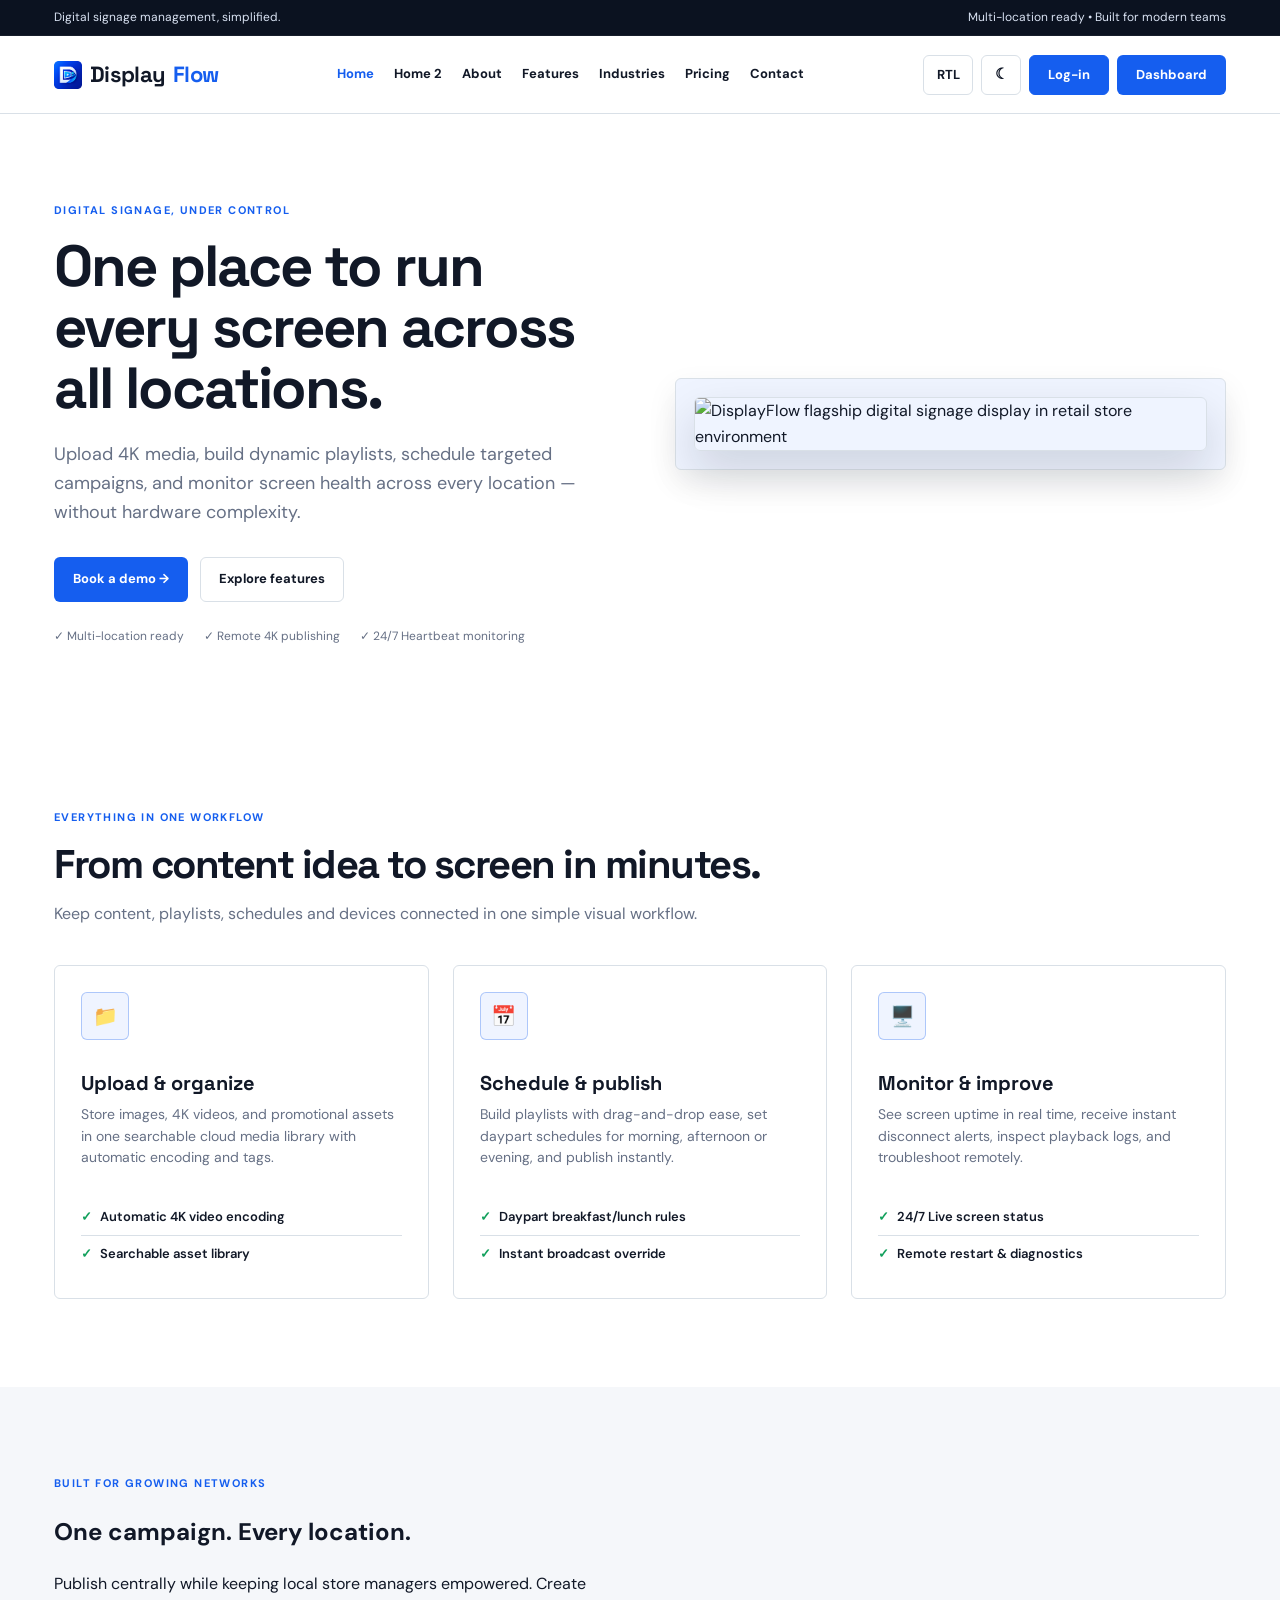
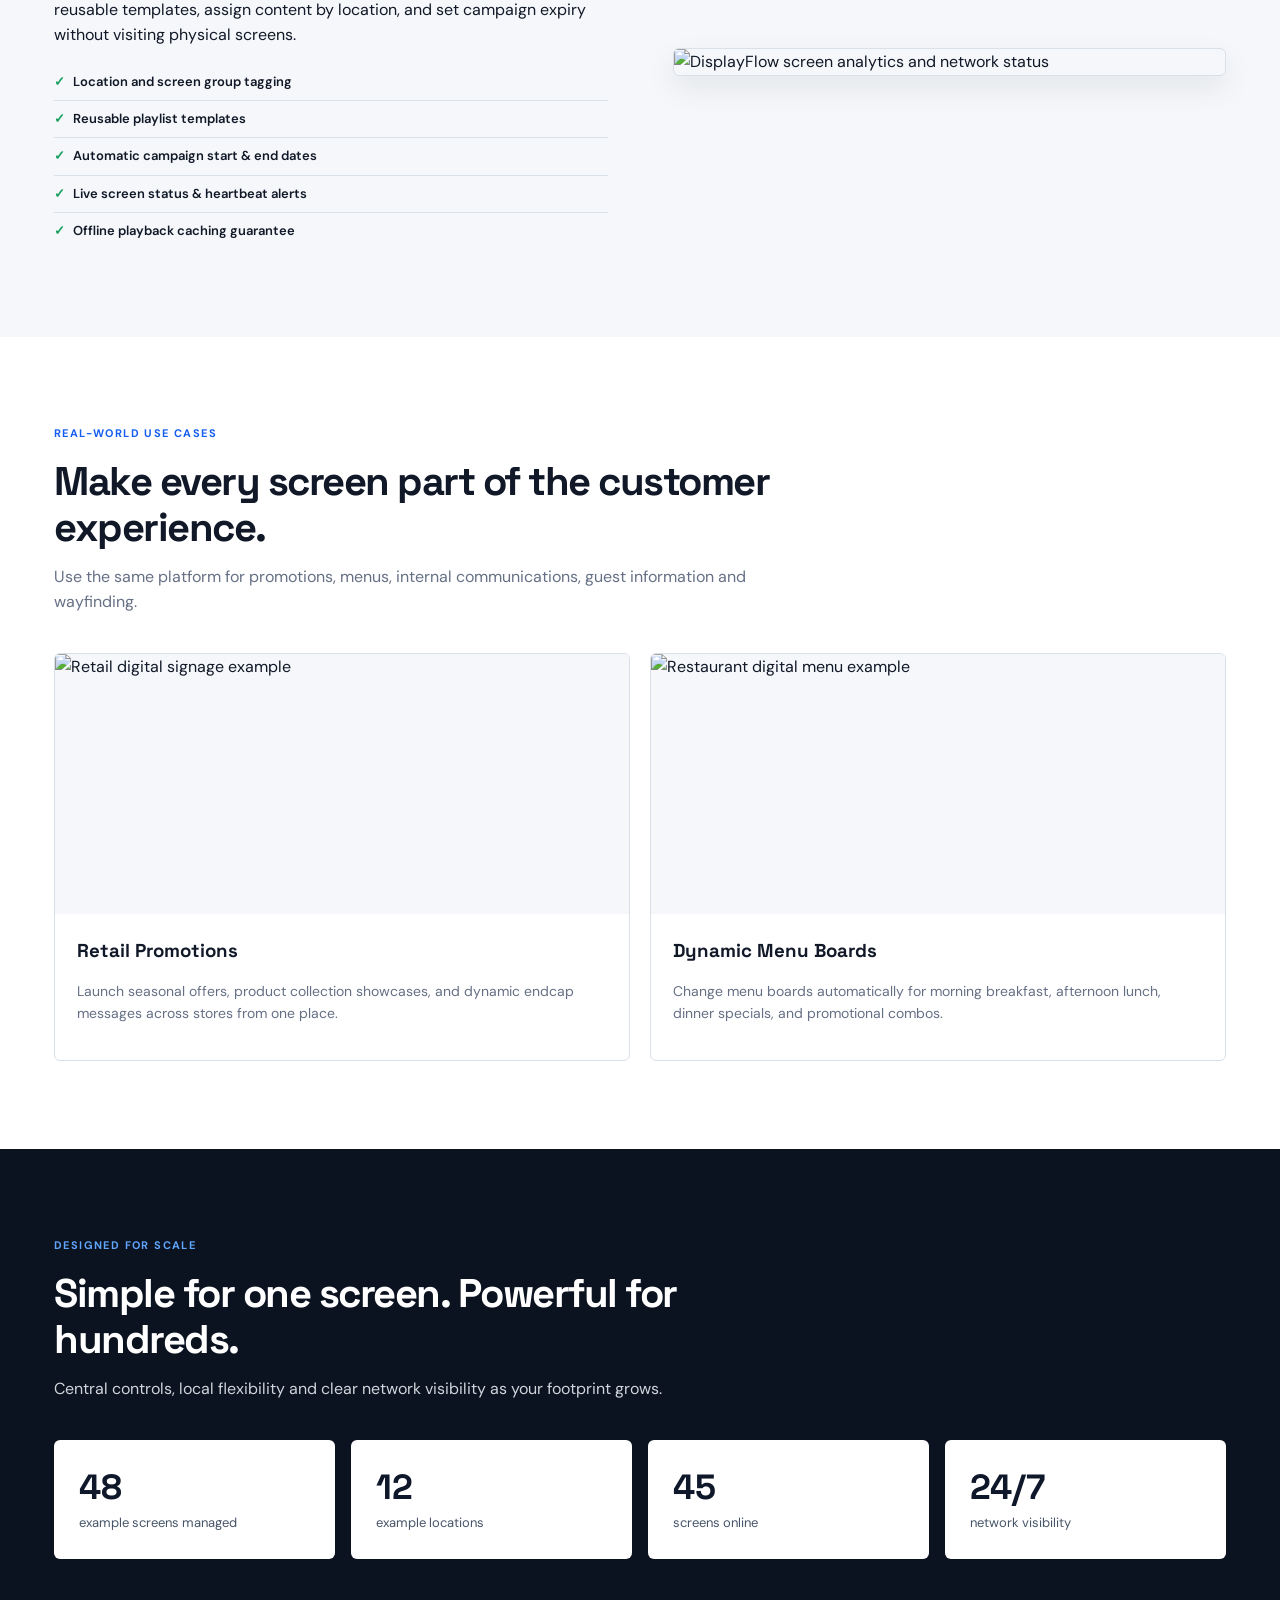
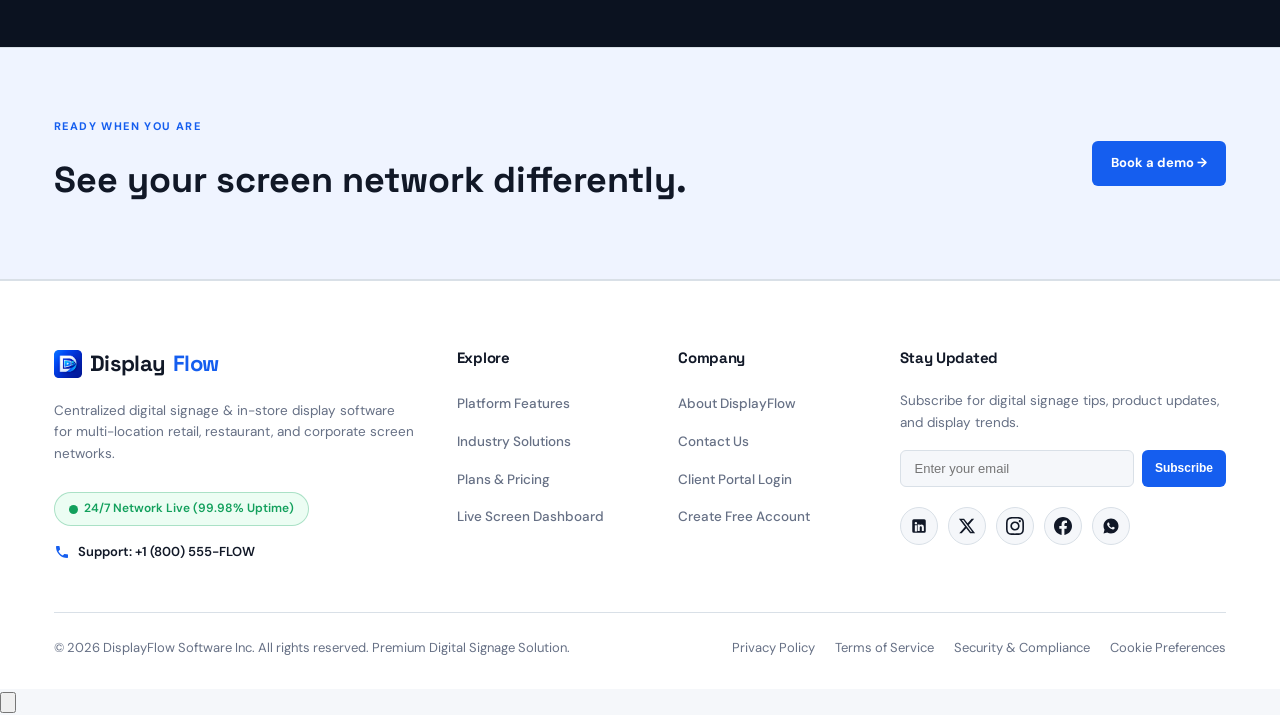
==== commit 66160405: "34pen" ====
--- a/index.html
+++ b/index.html
@@ -24,7 +24,7 @@
           href="industries.html">Industries</a><a class="" href="pricing.html">Pricing</a><a class=""
           href="contact.html">Contact</a></div>
       <div class="navtools"><button class="toolbtn" id="rtl-toggle" aria-label="Toggle RTL">RTL</button><button
-          class="toolbtn" id="theme-toggle" aria-label="Toggle theme">☾</button><a class="btn btn-light"
+          class="toolbtn" id="theme-toggle" aria-label="Toggle theme">☾</button><a class="btn btn-primary"
           href="login.html">Log-in</a><a class="btn btn-primary" href="dashboard.html">Dashboard</a></div>
       <div class="mobile" id="mobile-menu">☰</div>
     </div>
@@ -43,7 +43,7 @@
         <button class="toolbtn theme-toggle-btn" aria-label="Toggle theme">☾ Theme</button>
       </div>
       <div class="mobile-actions-row">
-        <a class="btn btn-light" href="login.html">Log-in</a>
+        <a class="btn btn-primary" href="login.html">Log-in</a>
         <a class="btn btn-primary" href="dashboard.html">Dashboard</a>
       </div>
     </div>
@@ -259,7 +259,7 @@
             <a href="#" class="social-icon" aria-label="WhatsApp" title="WhatsApp">
               <svg viewBox="0 0 24 24">
                 <path
-                  d="M12.031 6.172c-3.181 0-5.767 2.586-5.768 5.766-.001 1.298.38 2.5 1.019 3.517l-.67 2.448 2.512-.659c.983.543 2.115.854 3.32.854 3.18 0 5.767-2.586 5.767-5.766 0-3.18-2.587-5.76-5.767-5.76zm3.385 8.163c-.144.405-.837.774-1.17.822-.303.044-.7.069-2.073-.487-1.748-.71-2.87-2.482-2.957-2.597-.087-.116-.708-.942-.708-1.797 0-.854.448-1.275.607-1.448.159-.174.347-.217.463-.217.116 0 .231.002.332.007.107.005.25-.041.391.298.144.347.491 1.2.534 1.288.043.087.072.188.014.303-.058.116-.087.188-.173.289l-.26.303c-.087.101-.178.21-.077.384.101.174.45 0.743.966 1.203.664.592 1.224.776 1.398.863.174.087.275.072.376-.043.101-.116.433-.506.549-.679.116-.174.231-.144.39-.087.159.058 1.011.477 1.184.564.174.087.289.13.332.202.044.073.044.419-.1.824z" />
+                  d="M12.001 2c5.523 0 10 4.477 10 10s-4.477 10-10 10a9.95 9.95 0 0 1-5.03-1.355L2.005 22l1.352-4.968A9.95 9.95 0 0 1 2.001 12c0-5.523 4.477-10 10-10zM8.593 7.3l-.2.008a1 1 0 0 0-.372.1a1.3 1.3 0 0 0-.294.228c-.12.113-.188.211-.261.306A2.73 2.73 0 0 0 6.9 9.62c.002.49.13.967.33 1.413c.409.902 1.082 1.857 1.97 2.742c.214.213.424.427.65.626a9.45 9.45 0 0 0 3.84 2.046l.568.087c.185.01.37-.004.556-.013a2 2 0 0 0 .833-.231a5 5 0 0 0 .383-.22q.001.002.125-.09c.135-.1.218-.171.33-.288q.126-.13.21-.302c.078-.163.156-.474.188-.733c.024-.198.017-.306.014-.373c-.004-.107-.093-.218-.19-.265l-.582-.261s-.87-.379-1.402-.621a.5.5 0 0 0-.176-.041a.48.48 0 0 0-.378.127c-.005-.002-.072.055-.795.931a.35.35 0 0 1-.368.13a1.4 1.4 0 0 1-.191-.066c-.124-.052-.167-.072-.252-.108a6 6 0 0 1-1.575-1.003c-.126-.11-.243-.23-.363-.346a6.3 6.3 0 0 1-1.02-1.268l-.059-.095a1 1 0 0 1-.102-.205c-.038-.147.061-.265.061-.265s.243-.266.356-.41c.11-.14.203-.276.263-.373c.118-.19.155-.385.093-.536q-.42-1.026-.868-2.041c-.059-.134-.234-.23-.393-.249q-.081-.01-.162-.016a3 3 0 0 0-.403.004z" />
               </svg>
             </a>
           </div>
--- a/assets/style.css
+++ b/assets/style.css
@@ -164,11 +164,11 @@
 }
 
 .toolbtn {
-  height: 36px;
-  padding: 0 12px;
+  height: 40px;
+  padding: 0 14px;
   background: var(--card);
   border: 1px solid var(--line);
-  font: 700 12px 'DM Sans', sans-serif;
+  font: 700 13px 'DM Sans', sans-serif;
   cursor: pointer;
   border-radius: var(--radius);
   color: var(--ink);
@@ -177,11 +177,92 @@
   align-items: center;
   justify-content: center;
   gap: 6px;
+  box-sizing: border-box;
+  line-height: 1;
 }
 
 .toolbtn:hover {
   border-color: var(--blue);
   color: var(--blue);
+}
+
+/* Header button height consistency across Theme, RTL, and CTAs */
+.navtools .toolbtn,
+.navtools .btn {
+  height: 40px;
+  box-sizing: border-box;
+  display: inline-flex;
+  align-items: center;
+  justify-content: center;
+  font-size: 13px;
+  font-weight: 700;
+  line-height: 1;
+}
+
+.navtools .toolbtn {
+  padding: 0 14px;
+}
+
+#theme-toggle {
+  width: 40px;
+  min-width: 40px;
+  max-width: 40px;
+  height: 40px;
+  min-height: 40px;
+  max-height: 40px;
+  padding: 0;
+  box-sizing: border-box;
+  display: inline-flex;
+  align-items: center;
+  justify-content: center;
+  text-align: center;
+  font-size: 15px;
+  line-height: 1;
+  flex-shrink: 0;
+}
+
+.navtools #theme-toggle {
+  width: 40px;
+  min-width: 40px;
+  max-width: 40px;
+  height: 40px;
+  min-height: 40px;
+  max-height: 40px;
+  padding: 0;
+  box-sizing: border-box;
+  display: inline-flex;
+  align-items: center;
+  justify-content: center;
+  font-size: 15px;
+  line-height: 1;
+  flex-shrink: 0;
+}
+
+.navtools #rtl-toggle {
+  min-width: 50px;
+  padding: 0 12px;
+  flex-shrink: 0;
+}
+
+.navtools .btn {
+  padding: 0 18px;
+}
+
+/* Make Login CTA look as primary CTA in header across the website */
+.navtools a[href*="login"],
+.mobile-actions-row a[href*="login"] {
+  background: var(--blue);
+  color: #ffffff !important;
+  border-color: var(--blue);
+}
+
+.navtools a[href*="login"]:hover,
+.mobile-actions-row a[href*="login"]:hover {
+  background: var(--blue-hover);
+  color: #ffffff !important;
+  border-color: var(--blue-hover);
+  transform: translateY(-1px);
+  box-shadow: 0 4px 12px rgba(21, 94, 239, 0.3);
 }
 
 .btn {
@@ -409,6 +490,7 @@
   width: 18px;
   height: 18px;
   fill: currentColor;
+  display: block;
 }
 
 .social-icon:hover {
@@ -1097,6 +1179,144 @@
   font-family: 'Space Grotesk', sans-serif;
   font-size: 18px;
   margin: 0 0 16px;
+}
+
+/* ERP Integrations Grid */
+.erp-subtitle {
+  font-size: 13px;
+  color: var(--muted);
+  margin-bottom: 14px;
+}
+
+.erp-grid {
+  display: grid;
+  grid-template-columns: repeat(2, 1fr);
+  gap: 10px;
+}
+
+.erp-item {
+  background: var(--paper);
+  padding: 10px 14px;
+  border-radius: var(--radius);
+  border: 1px solid var(--line);
+  display: flex;
+  align-items: center;
+  justify-content: space-between;
+  gap: 8px;
+  min-width: 0;
+  transition: var(--transition);
+}
+
+.erp-item:hover {
+  border-color: var(--blue);
+  background: var(--card);
+}
+
+.erp-name {
+  font-size: 13px;
+  font-weight: 700;
+  color: var(--ink);
+  white-space: nowrap;
+  overflow: hidden;
+  text-overflow: ellipsis;
+  min-width: 0;
+}
+
+.erp-item .badge-status {
+  flex-shrink: 0;
+  white-space: nowrap;
+}
+
+/* Dashboard & Form Fields */
+.field {
+  margin-bottom: 18px;
+  width: 100%;
+  box-sizing: border-box;
+}
+
+.field label {
+  display: block;
+  font-size: 13px;
+  font-weight: 600;
+  color: var(--ink);
+  margin-bottom: 6px;
+}
+
+.field input[type="text"],
+.field input[type="email"],
+.field input[type="password"],
+.field input[type="number"],
+.field input[type="datetime-local"],
+.field select,
+.field textarea {
+  width: 100%;
+  max-width: 100%;
+  padding: 11px 14px;
+  border: 1px solid var(--line);
+  border-radius: var(--radius);
+  background-color: var(--paper);
+  color: var(--ink);
+  font-family: inherit;
+  font-size: 14px;
+  outline: none;
+  box-sizing: border-box;
+  transition: var(--transition);
+  text-overflow: ellipsis;
+}
+
+.field select {
+  cursor: pointer;
+  appearance: none;
+  -webkit-appearance: none;
+  -moz-appearance: none;
+  background-color: var(--paper);
+  background-image: url("data:image/svg+xml,%3Csvg xmlns='http://www.w3.org/2000/svg' width='16' height='16' viewBox='0 0 24 24' fill='none' stroke='%23667085' stroke-width='2' stroke-linecap='round' stroke-linejoin='round'%3E%3Cpolyline points='6 9 12 15 18 9'%3E%3C/polyline%3E%3C/svg%3E");
+  background-repeat: no-repeat !important;
+  background-position: right 14px center !important;
+  background-size: 16px 16px !important;
+  padding-right: 38px !important;
+}
+
+.field select::-ms-expand {
+  display: none;
+}
+
+body.dark-mode .field select {
+  background-color: var(--paper);
+  background-image: url("data:image/svg+xml,%3Csvg xmlns='http://www.w3.org/2000/svg' width='16' height='16' viewBox='0 0 24 24' fill='none' stroke='%2394a3b8' stroke-width='2' stroke-linecap='round' stroke-linejoin='round'%3E%3Cpolyline points='6 9 12 15 18 9'%3E%3C/polyline%3E%3C/svg%3E");
+  background-repeat: no-repeat !important;
+  background-position: right 14px center !important;
+  background-size: 16px 16px !important;
+  color: var(--ink);
+}
+
+body.dark-mode .field select option,
+body.dark-mode select option {
+  background-color: var(--dark-surface);
+  color: var(--ink);
+}
+
+body.rtl .field select {
+  background-position: left 14px center !important;
+  padding-right: 14px !important;
+  padding-left: 38px !important;
+}
+
+body.rtl.dark-mode .field select {
+  background-position: left 14px center !important;
+}
+
+.field input:focus,
+.field select:focus,
+.field textarea:focus {
+  border-color: var(--blue);
+  box-shadow: 0 0 0 3px rgba(21, 94, 239, 0.15);
+  background-color: var(--card);
+}
+
+.field textarea {
+  min-height: 90px;
+  resize: vertical;
 }
 
 /* Timeline Component */
@@ -1394,6 +1614,569 @@
   width: 100%;
   border: 1px solid var(--line);
   border-radius: var(--radius);
+}
+
+/* ==========================================================================
+   Hero Section V2 (Home Page 2 Distinct Layout)
+   ========================================================================== */
+.hero-v2 {
+  padding: 85px 0 100px;
+  background-color: var(--card);
+  border-bottom: 1px solid var(--line);
+  position: relative;
+  overflow: hidden;
+}
+
+/* Background Image Layer — Scoped Specifically to Top Hero Intro Section */
+.hero-v2-bg {
+  position: absolute;
+  top: 0;
+  left: 0;
+  right: 0;
+  height: 560px;
+  overflow: hidden;
+  pointer-events: none;
+  z-index: 0;
+  mask-image: linear-gradient(to bottom, rgba(0, 0, 0, 1) 0%, rgba(0, 0, 0, 1) 65%, rgba(0, 0, 0, 0) 100%);
+  -webkit-mask-image: linear-gradient(to bottom, rgba(0, 0, 0, 1) 0%, rgba(0, 0, 0, 1) 65%, rgba(0, 0, 0, 0) 100%);
+}
+
+.hero-v2-bg-img {
+  width: 100%;
+  height: 100%;
+  object-fit: cover;
+  object-position: center 25%;
+  opacity: 0.65;
+  filter: saturate(1.2) contrast(1.05);
+  transform: scale(1.02);
+  transition: opacity var(--transition);
+  display: block;
+}
+
+body.dark-mode .hero-v2-bg-img {
+  opacity: 0.82;
+  filter: saturate(1.3) contrast(1.1) brightness(0.98);
+}
+
+.hero-v2-bg-gradient {
+  position: absolute;
+  inset: 0;
+  background: 
+    radial-gradient(ellipse 960px 440px at 50% 45%, rgba(255, 255, 255, 0.80) 0%, rgba(255, 255, 255, 0.55) 60%, rgba(255, 255, 255, 0.18) 100%),
+    linear-gradient(to bottom, 
+      rgba(255, 255, 255, 0.50) 0%, 
+      rgba(255, 255, 255, 0.30) 30%, 
+      rgba(255, 255, 255, 0.80) 65%, 
+      var(--card) 100%
+    );
+  pointer-events: none;
+}
+
+body.dark-mode .hero-v2-bg-gradient {
+  background: 
+    radial-gradient(ellipse 960px 440px at 50% 45%, rgba(10, 16, 30, 0.58) 0%, rgba(10, 16, 30, 0.35) 60%, rgba(10, 16, 30, 0.12) 100%),
+    linear-gradient(to bottom, 
+      rgba(10, 16, 30, 0.38) 0%, 
+      rgba(10, 16, 30, 0.18) 30%, 
+      rgba(10, 16, 30, 0.65) 65%, 
+      var(--card) 100%
+    );
+}
+
+.hero-v2-container {
+  position: relative;
+  z-index: 1;
+  display: flex;
+  flex-direction: column;
+  align-items: center;
+  text-align: center;
+}
+
+.hero-v2-intro {
+  width: 100%;
+  display: flex;
+  flex-direction: column;
+  align-items: center;
+  position: relative;
+  z-index: 1;
+}
+
+.hero-v2-badge {
+  display: inline-flex;
+  align-items: center;
+  gap: 10px;
+  padding: 8px 18px;
+  background: rgba(255, 255, 255, 0.9);
+  backdrop-filter: blur(12px);
+  -webkit-backdrop-filter: blur(12px);
+  border: 1px solid rgba(21, 94, 239, 0.3);
+  border-radius: 30px;
+  font-size: 12px;
+  font-weight: 700;
+  color: var(--blue);
+  letter-spacing: 0.5px;
+  margin-bottom: 24px;
+  box-shadow: 0 4px 16px rgba(15, 23, 42, 0.08);
+}
+
+body.dark-mode .hero-v2-badge {
+  background: rgba(15, 23, 42, 0.88);
+  backdrop-filter: blur(12px);
+  -webkit-backdrop-filter: blur(12px);
+  border-color: rgba(96, 165, 250, 0.45);
+  color: #93c5fd;
+  box-shadow: 0 4px 20px rgba(0, 0, 0, 0.5);
+}
+
+.hero-v2-badge .badge-pulse-dot {
+  width: 9px;
+  height: 9px;
+  border-radius: 50%;
+  background: #10b981;
+  box-shadow: 0 0 0 0 rgba(16, 185, 129, 0.7);
+  animation: pulse-dot-v2 2s infinite;
+  flex-shrink: 0;
+}
+
+@keyframes pulse-dot-v2 {
+  0% {
+    transform: scale(0.95);
+    box-shadow: 0 0 0 0 rgba(16, 185, 129, 0.7);
+  }
+  70% {
+    transform: scale(1);
+    box-shadow: 0 0 0 7px rgba(16, 185, 129, 0);
+  }
+  100% {
+    transform: scale(0.95);
+    box-shadow: 0 0 0 0 rgba(16, 185, 129, 0);
+  }
+}
+
+.hero-v2-title {
+  font-family: 'Space Grotesk', sans-serif;
+  font-size: 54px;
+  font-weight: 700;
+  line-height: 1.12;
+  letter-spacing: -2px;
+  max-width: 920px;
+  margin: 0 auto 20px;
+  color: var(--ink);
+}
+
+body.dark-mode .hero-v2-title {
+  color: #ffffff;
+}
+
+.hero-v2-title span,
+.hero-v2-title .gradient-text {
+  color: inherit;
+  background: none;
+  -webkit-background-clip: initial;
+  -webkit-text-fill-color: initial;
+  filter: none;
+  text-shadow: none;
+}
+
+.hero-v2-lead {
+  font-size: 18px;
+  line-height: 1.6;
+  color: var(--muted);
+  max-width: 740px;
+  margin: 0 auto 32px;
+}
+
+body.dark-mode .hero-v2-lead {
+  color: #94a3b8;
+}
+
+.hero-v2-actions {
+  display: flex;
+  justify-content: center;
+  align-items: center;
+  gap: 12px;
+  margin-bottom: 40px;
+  flex-wrap: wrap;
+}
+
+.hero-v2-actions .btn {
+  padding: 12px 22px;
+  font-size: 14px;
+}
+
+.hero-v2-actions .btn-light {
+  background: rgba(255, 255, 255, 0.9);
+  backdrop-filter: blur(12px);
+  -webkit-backdrop-filter: blur(12px);
+  border-color: rgba(15, 23, 42, 0.15);
+  color: var(--ink);
+}
+
+body.dark-mode .hero-v2-actions .btn-light {
+  background: rgba(15, 23, 42, 0.85);
+  backdrop-filter: blur(12px);
+  -webkit-backdrop-filter: blur(12px);
+  border-color: rgba(255, 255, 255, 0.22);
+  color: #ffffff;
+}
+
+body.dark-mode .hero-v2-actions .btn-light:hover {
+  background: rgba(21, 94, 239, 0.28);
+  border-color: var(--blue);
+  color: #ffffff;
+}
+
+/* Stats Metric Strip */
+.hero-v2-metrics {
+  display: grid;
+  grid-template-columns: repeat(4, 1fr);
+  gap: 16px;
+  width: 100%;
+  max-width: 900px;
+  margin: 0 auto 52px;
+  padding: 18px 24px;
+  background: var(--paper);
+  border: 1px solid var(--line);
+  border-radius: var(--radius);
+  box-shadow: var(--shadow-sm);
+  box-sizing: border-box;
+}
+
+.hero-v2-metric {
+  display: flex;
+  flex-direction: column;
+  align-items: center;
+  text-align: center;
+  position: relative;
+}
+
+.hero-v2-metric:not(:last-child)::after {
+  content: '';
+  position: absolute;
+  right: -8px;
+  top: 15%;
+  height: 70%;
+  width: 1px;
+  background: var(--line);
+}
+
+.hero-v2-metric strong {
+  font-family: 'Space Grotesk', sans-serif;
+  font-size: 24px;
+  font-weight: 700;
+  color: var(--ink);
+  line-height: 1.2;
+}
+
+.hero-v2-metric span {
+  font-size: 12px;
+  color: var(--muted);
+  font-weight: 600;
+  margin-top: 4px;
+  text-transform: uppercase;
+  letter-spacing: 0.5px;
+}
+
+/* Command Center Showcase Console */
+.hero-v2-console {
+  width: 100%;
+  max-width: 1100px;
+  margin: 0 auto;
+  position: relative;
+  border-radius: 12px;
+  background: var(--card);
+  border: 1px solid var(--line);
+  box-shadow: var(--shadow-lg), 0 25px 60px -15px rgba(15, 23, 42, 0.16);
+  overflow: visible;
+  box-sizing: border-box;
+}
+
+body.dark-mode .hero-v2-console {
+  box-shadow: 0 30px 70px -15px rgba(0, 0, 0, 0.7), 0 0 0 1px rgba(255, 255, 255, 0.06);
+}
+
+.console-header {
+  height: 44px;
+  background: var(--paper);
+  border-bottom: 1px solid var(--line);
+  border-radius: 11px 11px 0 0;
+  display: flex;
+  align-items: center;
+  justify-content: space-between;
+  padding: 0 18px;
+}
+
+.console-dots {
+  display: flex;
+  align-items: center;
+  gap: 7px;
+}
+
+.console-dot {
+  width: 11px;
+  height: 11px;
+  border-radius: 50%;
+}
+.console-dot.red { background: #ef4444; }
+.console-dot.yellow { background: #f59e0b; }
+.console-dot.green { background: #10b981; }
+
+.console-title {
+  font-size: 12px;
+  font-weight: 600;
+  color: var(--muted);
+  display: flex;
+  align-items: center;
+  gap: 8px;
+  font-family: 'Space Grotesk', monospace;
+}
+
+.console-status {
+  display: inline-flex;
+  align-items: center;
+  gap: 6px;
+  font-size: 11px;
+  font-weight: 700;
+  color: #10b981;
+  background: rgba(16, 185, 129, 0.1);
+  padding: 4px 10px;
+  border-radius: 20px;
+  border: 1px solid rgba(16, 185, 129, 0.2);
+}
+
+.console-status-dot {
+  width: 7px;
+  height: 7px;
+  border-radius: 50%;
+  background: #10b981;
+}
+
+.console-viewport {
+  position: relative;
+  overflow: hidden;
+  border-radius: 0 0 11px 11px;
+}
+
+.console-screen-img {
+  width: 100%;
+  height: 520px;
+  object-fit: cover;
+  display: block;
+}
+
+/* Floating HUD Badges */
+.console-hud-badge {
+  position: absolute;
+  background: rgba(18, 28, 45, 0.88);
+  backdrop-filter: blur(12px);
+  -webkit-backdrop-filter: blur(12px);
+  border: 1px solid rgba(255, 255, 255, 0.14);
+  border-radius: 8px;
+  padding: 14px 18px;
+  color: #ffffff;
+  box-shadow: 0 14px 30px rgba(0, 0, 0, 0.35);
+  transition: transform 0.25s ease, box-shadow 0.25s ease;
+  z-index: 5;
+  text-align: left;
+}
+
+.console-hud-badge:hover {
+  transform: translateY(-3px);
+  box-shadow: 0 18px 36px rgba(0, 0, 0, 0.45);
+}
+
+.console-hud-badge.top-left {
+  top: 24px;
+  left: 24px;
+  max-width: 290px;
+}
+
+.console-hud-badge.bottom-right {
+  bottom: 24px;
+  right: 24px;
+  max-width: 310px;
+}
+
+.console-hud-badge.bottom-left {
+  bottom: 24px;
+  left: 24px;
+  max-width: 260px;
+}
+
+.hud-header {
+  display: flex;
+  align-items: center;
+  justify-content: space-between;
+  margin-bottom: 6px;
+  font-size: 11px;
+  font-weight: 700;
+  text-transform: uppercase;
+  letter-spacing: 0.6px;
+}
+
+.hud-title {
+  color: #93c5fd;
+  display: flex;
+  align-items: center;
+  gap: 6px;
+}
+
+.hud-status-chip {
+  background: rgba(16, 185, 129, 0.2);
+  color: #34d399;
+  font-size: 10px;
+  padding: 2px 7px;
+  border-radius: 10px;
+  font-weight: 700;
+  border: 1px solid rgba(16, 185, 129, 0.3);
+}
+
+.hud-body-text {
+  font-size: 13.5px;
+  font-weight: 600;
+  color: #f8fafc;
+  margin: 0 0 6px;
+  line-height: 1.35;
+}
+
+.hud-sub-text {
+  font-size: 11px;
+  color: #94a3b8;
+  display: flex;
+  align-items: center;
+  gap: 12px;
+}
+
+.hud-progress-bar {
+  width: 100%;
+  height: 6px;
+  background: rgba(255, 255, 255, 0.15);
+  border-radius: 4px;
+  overflow: hidden;
+  margin-top: 6px;
+}
+
+.hud-progress-fill {
+  width: 98.4%;
+  height: 100%;
+  background: linear-gradient(90deg, #10b981, #3b82f6);
+  border-radius: 4px;
+}
+
+/* RTL Support */
+body.rtl .console-hud-badge {
+  text-align: right;
+}
+body.rtl .console-hud-badge.top-left {
+  left: auto;
+  right: 24px;
+}
+body.rtl .console-hud-badge.bottom-right {
+  right: auto;
+  left: 24px;
+}
+body.rtl .console-hud-badge.bottom-left {
+  left: auto;
+  right: 24px;
+}
+body.rtl .hero-v2-metric:not(:last-child)::after {
+  right: auto;
+  left: -8px;
+}
+
+/* Responsive Breakpoints */
+@media (max-width: 900px) {
+  .hero-v2 {
+    padding: 60px 0 75px;
+  }
+  .hero-v2-bg {
+    height: 520px;
+  }
+  .hero-v2-title {
+    font-size: 38px;
+    letter-spacing: -1.2px;
+  }
+  .hero-v2-lead {
+    font-size: 16px;
+  }
+  .hero-v2-metrics {
+    grid-template-columns: repeat(2, 1fr);
+    gap: 16px;
+  }
+  .hero-v2-metric:not(:last-child)::after {
+    display: none;
+  }
+  .console-screen-img {
+    height: 380px;
+  }
+  .console-hud-badge.bottom-left {
+    display: none;
+  }
+  .console-hud-badge.top-left {
+    top: 14px;
+    left: 14px;
+    max-width: 240px;
+    padding: 10px 14px;
+  }
+  .console-hud-badge.bottom-right {
+    bottom: 14px;
+    right: 14px;
+    max-width: 240px;
+    padding: 10px 14px;
+  }
+  body.rtl .console-hud-badge.top-left {
+    left: auto;
+    right: 14px;
+  }
+  body.rtl .console-hud-badge.bottom-right {
+    right: auto;
+    left: 14px;
+  }
+}
+
+@media (max-width: 600px) {
+  .hero-v2 {
+    padding: 40px 0 50px;
+  }
+  .hero-v2-bg {
+    height: 570px;
+  }
+  .hero-v2-title {
+    font-size: 28px;
+    letter-spacing: -0.8px;
+  }
+  .hero-v2-actions {
+    flex-direction: column;
+    width: 100%;
+  }
+  .hero-v2-actions .btn {
+    width: 100%;
+  }
+  .hero-v2-metrics {
+    grid-template-columns: 1fr 1fr;
+    gap: 12px;
+    padding: 14px 16px;
+    margin-bottom: 30px;
+  }
+  .console-header {
+    height: 36px;
+    padding: 0 12px;
+  }
+  .console-title {
+    display: none;
+  }
+  .console-screen-img {
+    height: 260px;
+  }
+  .console-hud-badge {
+    position: relative;
+    top: auto !important;
+    left: auto !important;
+    right: auto !important;
+    bottom: auto !important;
+    max-width: 100% !important;
+    margin: 8px 12px;
+  }
 }
 
 .section {
@@ -1845,13 +2628,12 @@
 }
 
 .field input,
-.field textarea,
-.field select {
+.field textarea {
   width: 100%;
   padding: 12px;
   border: 1px solid var(--line);
   border-radius: var(--radius);
-  background: var(--paper);
+  background-color: var(--paper);
   color: var(--ink);
   font: inherit;
   outline: none;
@@ -1864,11 +2646,10 @@
 }
 
 .field input:focus,
-.field textarea:focus,
-.field select:focus {
+.field textarea:focus {
   border-color: var(--blue);
   box-shadow: 0 0 0 3px rgba(21, 94, 239, 0.15);
-  background: var(--card);
+  background-color: var(--card);
 }
 
 /* RTL Adjustments */
@@ -2342,15 +3123,25 @@
     display: flex;
     gap: 10px;
     padding-top: 4px;
+    width: 100%;
+    box-sizing: border-box;
   }
 
   .mobile-tools-row .toolbtn {
-    flex: 1;
+    flex: 1 1 0px;
+    width: 0;
+    min-width: 0;
     height: 42px;
     font-size: 13px;
     font-weight: 700;
     justify-content: center;
     border-radius: var(--radius);
+    box-sizing: border-box;
+    display: inline-flex;
+    align-items: center;
+    line-height: 1;
+    white-space: nowrap;
+    overflow: hidden;
   }
 
   .mobile-actions-row {
@@ -2361,9 +3152,14 @@
 
   .mobile-actions-row .btn {
     flex: 1;
-    padding: 12px 14px;
+    height: 42px;
+    padding: 0 14px;
     font-size: 13.5px;
     justify-content: center;
+    box-sizing: border-box;
+    display: inline-flex;
+    align-items: center;
+    line-height: 1;
   }
 
   @media (max-width: 480px) {
@@ -2374,6 +3170,60 @@
 
   .dash-topbar-right {
     display: none !important;
+  }
+
+  /* Prevent horizontal scroll and fix Mobile View layout fit on Dashboard */
+  body.dash-page {
+    overflow-x: hidden;
+  }
+
+  .dash-layout {
+    width: 100%;
+    max-width: 100vw;
+    overflow-x: hidden;
+  }
+
+  .dash-main {
+    width: 100%;
+    max-width: 100%;
+    overflow-x: hidden;
+  }
+
+  .dash-content {
+    padding: 20px 16px;
+    width: 100%;
+    box-sizing: border-box;
+    overflow-x: hidden;
+  }
+
+  .dash-panel {
+    width: 100%;
+    box-sizing: border-box;
+    overflow-x: hidden;
+  }
+
+  .panel-header {
+    flex-direction: column;
+    align-items: flex-start;
+    gap: 10px;
+    margin-bottom: 18px;
+  }
+
+  .panel-header h1 {
+    font-size: 22px;
+    line-height: 1.25;
+  }
+
+  .panel-box {
+    padding: 20px 16px;
+    width: 100%;
+    box-sizing: border-box;
+    overflow-x: hidden;
+  }
+
+  .btn-block {
+    white-space: normal;
+    text-align: center;
   }
 
   .mobile-sidebar-profile {
@@ -2462,45 +3312,14 @@
     gap: 18px;
   }
 
-  /* Center the 3rd card and its list items & buttons when a 3-card grid layout splits into 2 columns */
+  /* Center the 3rd card horizontally in 2-column view with identical width as top cards and left-aligned content */
   .cards > :nth-child(3):last-child,
   .pricing > :nth-child(3):last-child,
   .location-grid > :nth-child(3):last-child,
   .image-grid > :nth-child(3):last-child {
     grid-column: 1 / -1;
     justify-self: center;
-    width: 100%;
-    max-width: 500px;
-    text-align: center;
-    align-items: center;
-  }
-
-  .cards > :nth-child(3):last-child .checklist,
-  .pricing > :nth-child(3):last-child .checklist,
-  .cards > :nth-child(3):last-child ul,
-  .pricing > :nth-child(3):last-child ul {
-    width: 100%;
-    display: flex;
-    flex-direction: column;
-    align-items: center;
-  }
-
-  .cards > :nth-child(3):last-child .checklist li,
-  .pricing > :nth-child(3):last-child .checklist li,
-  .cards > :nth-child(3):last-child ul li,
-  .pricing > :nth-child(3):last-child ul li {
-    justify-content: center;
-    text-align: center;
-    width: 100%;
-  }
-
-  .cards > :nth-child(3):last-child .btn,
-  .cards > :nth-child(3):last-child .btn-block,
-  .pricing > :nth-child(3):last-child .btn,
-  .pricing > :nth-child(3):last-child .btn-block {
-    margin: 16px auto 0;
-    max-width: 320px;
-    width: 100%;
+    width: calc(50% - 9px);
   }
 
   /* Mobile Dashboard Drawer */
@@ -2531,6 +3350,31 @@
 }
 
 @media (max-width: 600px) {
+  .dash-content {
+    padding: 14px 10px;
+  }
+
+  .panel-box {
+    padding: 16px 12px;
+  }
+
+  .panel-header h1 {
+    font-size: 19px;
+    letter-spacing: -0.3px;
+  }
+
+  .panel-subtitle {
+    font-size: 12.5px;
+  }
+
+  .btn {
+    white-space: normal;
+  }
+
+  #estimated-fare-display {
+    font-size: 28px !important;
+  }
+
   .topbar .container {
     flex-direction: column;
     gap: 6px;
@@ -2554,19 +3398,20 @@
   .kpi-grid,
   .location-grid,
   .footer-grid,
-  .footergrid {
+  .footergrid,
+  .erp-grid {
     grid-template-columns: 1fr;
-    gap: 16px;
-  }
-
-  /* Reset grid span and width for 3rd card on 1-column mobile view */
+    gap: 12px;
+  }
+
+  /* Reset grid column span and width for 3rd card on 1-column mobile view */
   .cards > :nth-child(3):last-child,
   .pricing > :nth-child(3):last-child,
   .location-grid > :nth-child(3):last-child,
   .image-grid > :nth-child(3):last-child {
     grid-column: auto;
     justify-self: stretch;
-    max-width: 100%;
+    width: 100%;
   }
 
   .feature-hero-card,
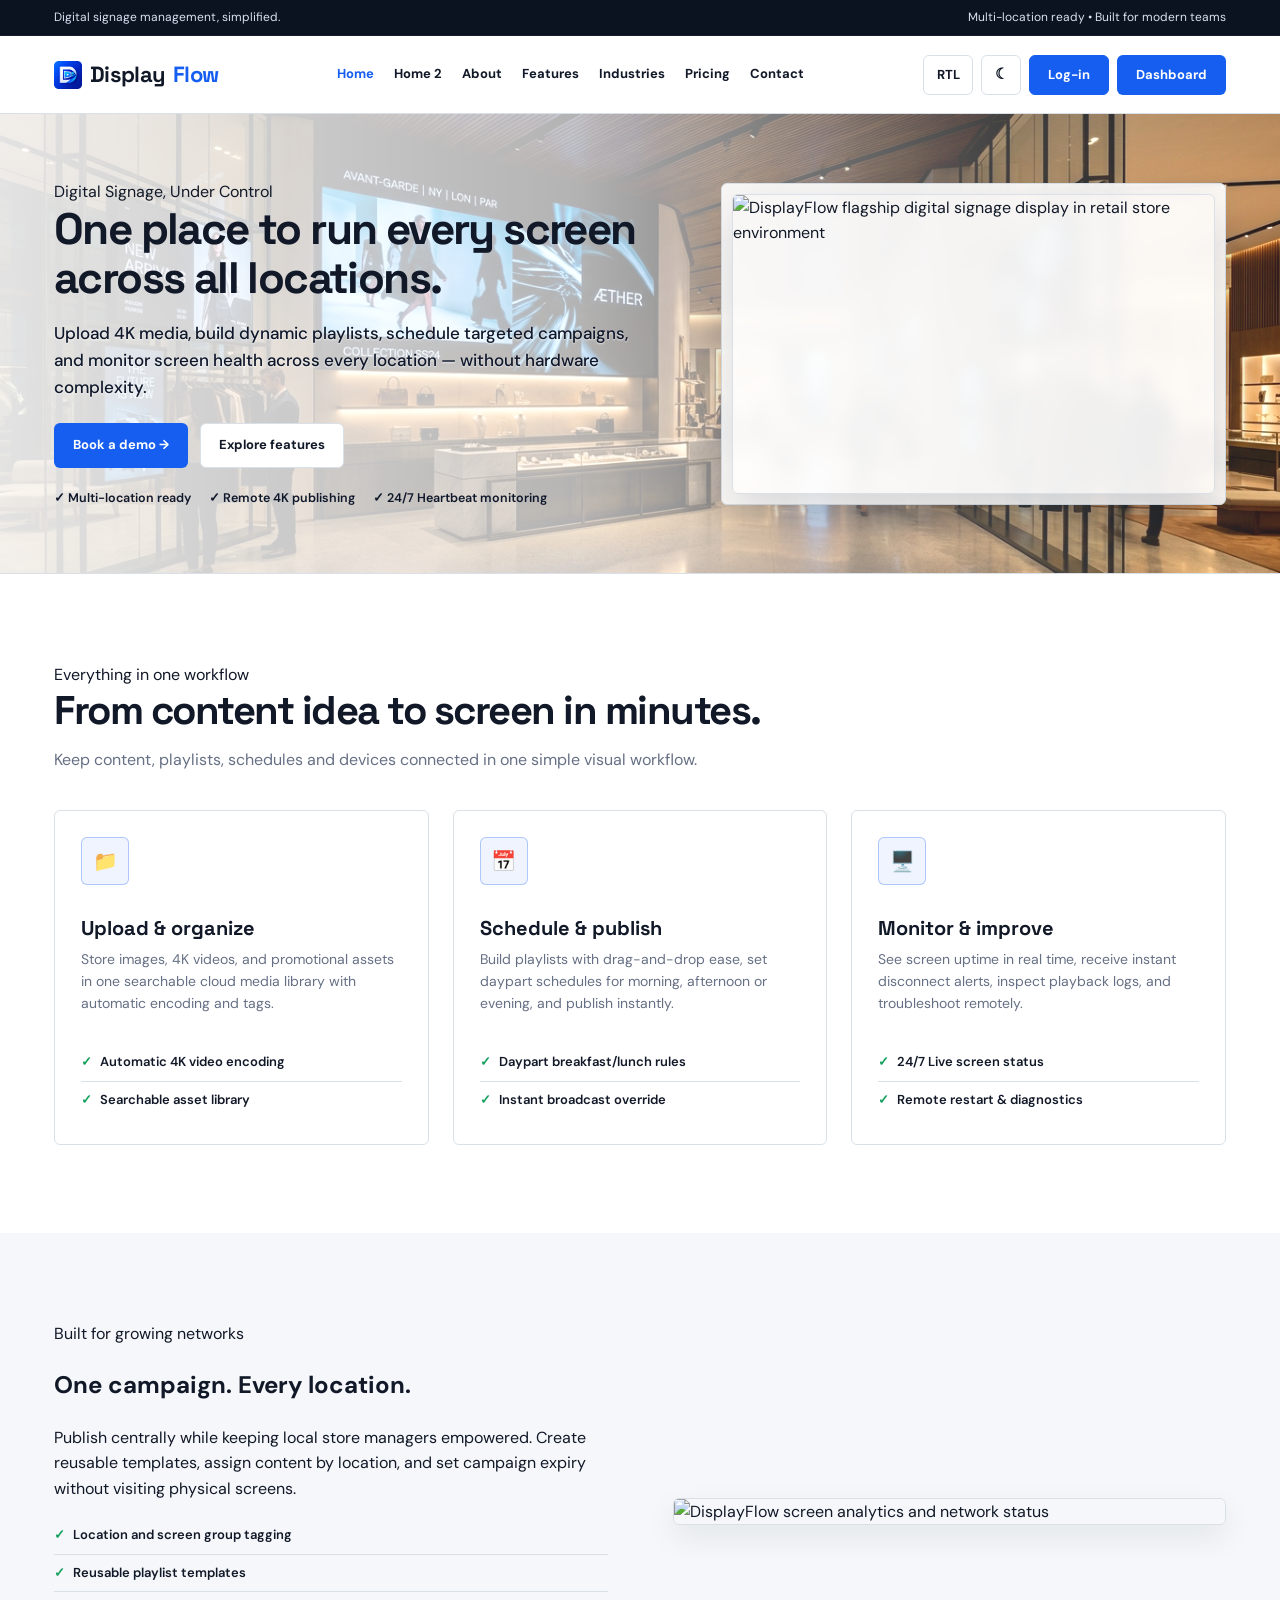
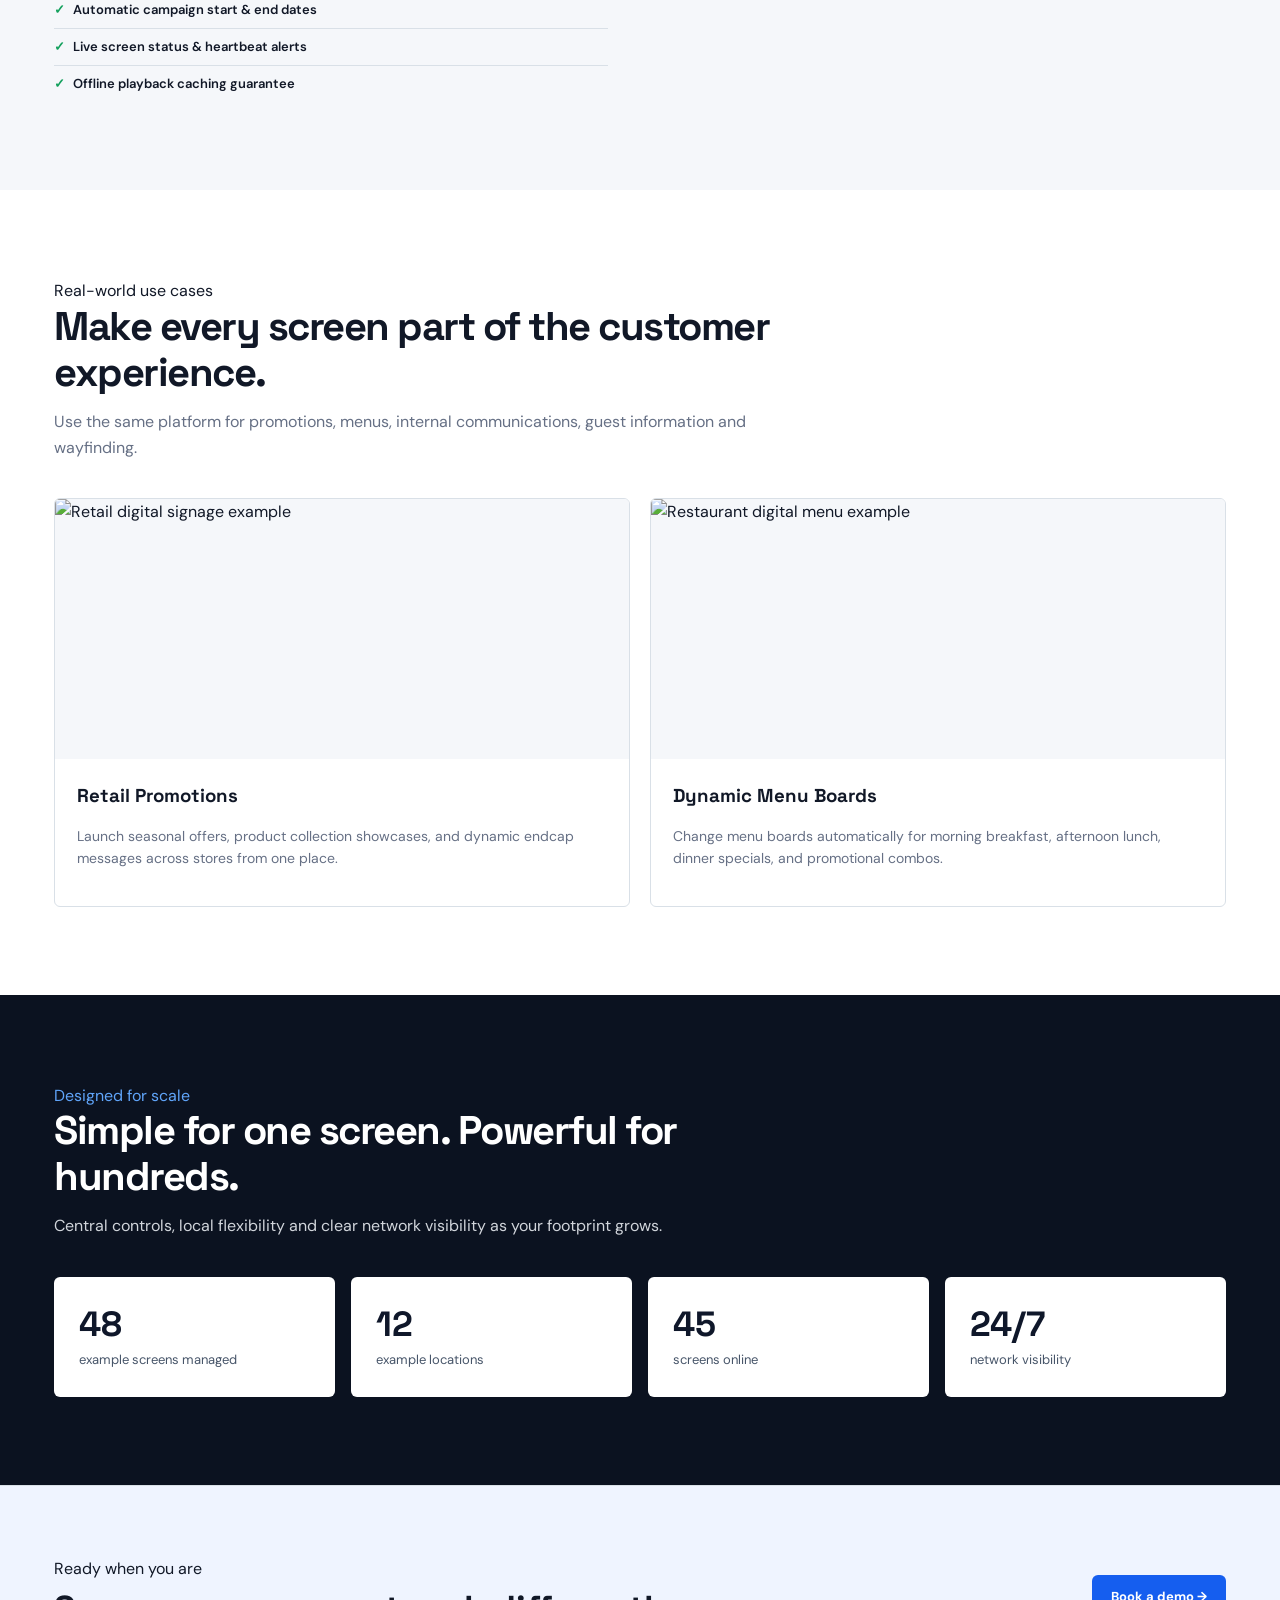
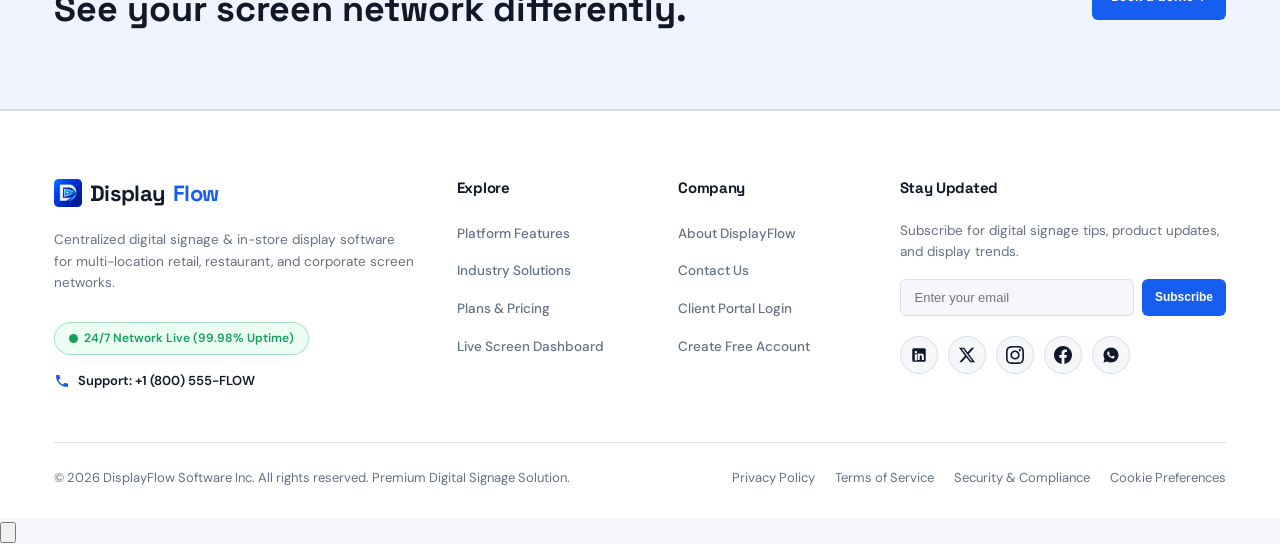
==== commit 566dac3f: "img" ====
--- a/index.html
+++ b/index.html
@@ -50,6 +50,10 @@
   </nav>
   <main>
     <section class="hero">
+      <div class="hero-bg" aria-hidden="true">
+        <img src="assets/images/hero_index_bg.jpg" alt="" class="hero-bg-img" loading="eager">
+        <div class="hero-bg-gradient"></div>
+      </div>
       <div class="container hero-grid">
         <div>
           <div class="eyebrow">Digital Signage, Under Control</div>
--- a/assets/style.css
+++ b/assets/style.css
@@ -1552,40 +1552,138 @@
 
 /* Existing Site Sections Preservation & Styling */
 .hero {
-  padding: 88px 0 75px;
+  position: relative;
+  height: 460px;
+  min-height: 460px;
+  display: flex;
+  align-items: center;
   background: var(--card);
+  overflow: hidden;
+  border-bottom: 1px solid var(--line);
+  box-sizing: border-box;
+  padding: 0;
+}
+
+@media (max-width: 768px) {
+  .hero {
+    height: auto;
+    min-height: 380px;
+    padding: 60px 0;
+  }
+}
+
+.hero-bg {
+  position: absolute;
+  top: 0;
+  left: 0;
+  right: 0;
+  bottom: 0;
+  width: 100%;
+  height: 100%;
+  overflow: hidden;
+  pointer-events: none;
+  z-index: 0;
+}
+
+.hero-bg-img {
+  width: 100%;
+  height: 100%;
+  object-fit: cover;
+  object-position: center;
+  opacity: 0.92;
+  filter: saturate(1.22) contrast(1.1) brightness(1.02);
+  transform: scale(1.01);
+  transition: opacity var(--transition);
+  display: block;
+}
+
+body.dark-mode .hero-bg-img {
+  opacity: 0.85;
+  filter: saturate(1.25) contrast(1.15) brightness(0.96);
+}
+
+.hero-bg-gradient {
+  position: absolute;
+  inset: 0;
+  background: linear-gradient(
+    90deg,
+    rgba(255, 255, 255, 0.88) 0%,
+    rgba(255, 255, 255, 0.68) 45%,
+    rgba(255, 255, 255, 0.20) 78%,
+    rgba(255, 255, 255, 0.04) 100%
+  );
+  pointer-events: none;
+}
+
+body.dark-mode .hero-bg-gradient {
+  background: linear-gradient(
+    90deg,
+    rgba(15, 23, 36, 0.92) 0%,
+    rgba(15, 23, 36, 0.74) 45%,
+    rgba(15, 23, 36, 0.28) 78%,
+    rgba(15, 23, 36, 0.10) 100%
+  );
+}
+
+[dir="rtl"] .hero-bg-gradient {
+  background: linear-gradient(
+    -90deg,
+    rgba(255, 255, 255, 0.88) 0%,
+    rgba(255, 255, 255, 0.68) 45%,
+    rgba(255, 255, 255, 0.20) 78%,
+    rgba(255, 255, 255, 0.04) 100%
+  );
+}
+
+body.dark-mode[dir="rtl"] .hero-bg-gradient,
+[dir="rtl"] body.dark-mode .hero-bg-gradient {
+  background: linear-gradient(
+    -90deg,
+    rgba(15, 23, 36, 0.92) 0%,
+    rgba(15, 23, 36, 0.74) 45%,
+    rgba(15, 23, 36, 0.28) 78%,
+    rgba(15, 23, 36, 0.10) 100%
+  );
 }
 
 .hero-grid {
+  position: relative;
+  z-index: 2;
   display: grid;
-  grid-template-columns: 1fr 1fr;
-  gap: 70px;
-  align-items: center;
-}
-
-.eyebrow {
-  color: var(--blue);
-  font-weight: 700;
-  text-transform: uppercase;
-  letter-spacing: 1.4px;
-  font-size: 11px;
-  margin-bottom: 16px;
+  grid-template-columns: 1.1fr 0.9fr;
+  gap: 50px;
+  align-items: center;
+  width: 100%;
 }
 
 .hero h1 {
   font-family: 'Space Grotesk', sans-serif;
-  font-size: 58px;
-  line-height: 1.05;
-  letter-spacing: -2px;
+  font-size: 44px;
+  line-height: 1.12;
+  letter-spacing: -1.6px;
+  margin: 0 0 16px;
+  color: var(--ink);
+}
+
+body.dark-mode .hero h1 {
+  color: #ffffff;
+}
+
+.hero p {
+  font-size: 17px;
+  font-weight: 500;
+  line-height: 1.6;
+  color: #0f172a;
+  opacity: 1 !important;
+  max-width: 580px;
   margin: 0 0 22px;
-  color: var(--ink);
-}
-
-.hero p {
-  font-size: 18px;
-  color: var(--muted);
-  max-width: 610px;
-  margin: 0 0 30px;
+  text-shadow: 0 1px 2px rgba(255, 255, 255, 0.75);
+}
+
+body.dark-mode .hero p {
+  color: #ffffff;
+  opacity: 1 !important;
+  text-shadow: 0 1px 3px rgba(0, 0, 0, 0.7);
 }
 
 .actions {
@@ -1596,18 +1694,41 @@
 
 .hero-note {
   display: flex;
-  gap: 20px;
-  margin-top: 25px;
-  color: var(--muted);
-  font-size: 12px;
+  gap: 18px;
+  margin-top: 20px;
+  color: #0f172a;
+  font-weight: 600;
+  font-size: 12.5px;
+  opacity: 1 !important;
+  flex-wrap: wrap;
+}
+
+body.dark-mode .hero-note {
+  color: #e2e8f0;
+  opacity: 1 !important;
 }
 
 .visual {
-  background: var(--blue-light);
+  background: rgba(255, 255, 255, 0.92);
   border: 1px solid var(--line);
-  padding: 18px;
+  padding: 10px;
   border-radius: var(--radius);
-  box-shadow: var(--shadow);
+  box-shadow: var(--shadow-lg);
+  max-height: 330px;
+  backdrop-filter: blur(8px);
+  -webkit-backdrop-filter: blur(8px);
+}
+
+body.dark-mode .visual {
+  background: rgba(18, 28, 45, 0.92);
+}
+
+.visual img {
+  width: 100%;
+  height: 300px;
+  object-fit: cover;
+  border-radius: calc(var(--radius) - 2px);
+  display: block;
 }
 
 .visual img {
@@ -1617,28 +1738,42 @@
 }
 
 /* ==========================================================================
-   Hero Section V2 (Home Page 2 Distinct Layout)
+   Hero Section V2 (Home Page 2 Distinct Layout - 460px Consistent Height)
    ========================================================================== */
 .hero-v2 {
-  padding: 85px 0 100px;
+  position: relative;
+  height: 460px;
+  min-height: 460px;
+  display: flex;
+  align-items: center;
+  justify-content: center;
   background-color: var(--card);
   border-bottom: 1px solid var(--line);
-  position: relative;
   overflow: hidden;
-}
-
-/* Background Image Layer — Scoped Specifically to Top Hero Intro Section */
+  box-sizing: border-box;
+  padding: 0;
+}
+
+@media (max-width: 768px) {
+  .hero-v2 {
+    height: auto;
+    min-height: 380px;
+    padding: 60px 0;
+  }
+}
+
+/* Background Image Layer — Full Cover for 460px Hero Banner */
 .hero-v2-bg {
   position: absolute;
   top: 0;
   left: 0;
   right: 0;
-  height: 560px;
+  bottom: 0;
+  width: 100%;
+  height: 100%;
   overflow: hidden;
   pointer-events: none;
   z-index: 0;
-  mask-image: linear-gradient(to bottom, rgba(0, 0, 0, 1) 0%, rgba(0, 0, 0, 1) 65%, rgba(0, 0, 0, 0) 100%);
-  -webkit-mask-image: linear-gradient(to bottom, rgba(0, 0, 0, 1) 0%, rgba(0, 0, 0, 1) 65%, rgba(0, 0, 0, 0) 100%);
 }
 
 .hero-v2-bg-img {
@@ -1646,27 +1781,27 @@
   height: 100%;
   object-fit: cover;
   object-position: center 25%;
-  opacity: 0.65;
-  filter: saturate(1.2) contrast(1.05);
-  transform: scale(1.02);
+  opacity: 0.92;
+  filter: saturate(1.25) contrast(1.1) brightness(1.02);
+  transform: scale(1.01);
   transition: opacity var(--transition);
   display: block;
 }
 
 body.dark-mode .hero-v2-bg-img {
-  opacity: 0.82;
-  filter: saturate(1.3) contrast(1.1) brightness(0.98);
+  opacity: 0.85;
+  filter: saturate(1.3) contrast(1.15) brightness(0.96);
 }
 
 .hero-v2-bg-gradient {
   position: absolute;
   inset: 0;
   background: 
-    radial-gradient(ellipse 960px 440px at 50% 45%, rgba(255, 255, 255, 0.80) 0%, rgba(255, 255, 255, 0.55) 60%, rgba(255, 255, 255, 0.18) 100%),
+    radial-gradient(ellipse 960px 400px at 50% 50%, rgba(255, 255, 255, 0.72) 0%, rgba(255, 255, 255, 0.38) 60%, rgba(255, 255, 255, 0.08) 100%),
     linear-gradient(to bottom, 
-      rgba(255, 255, 255, 0.50) 0%, 
-      rgba(255, 255, 255, 0.30) 30%, 
-      rgba(255, 255, 255, 0.80) 65%, 
+      rgba(255, 255, 255, 0.28) 0%, 
+      rgba(255, 255, 255, 0.08) 35%, 
+      rgba(255, 255, 255, 0.35) 80%, 
       var(--card) 100%
     );
   pointer-events: none;
@@ -1674,26 +1809,28 @@
 
 body.dark-mode .hero-v2-bg-gradient {
   background: 
-    radial-gradient(ellipse 960px 440px at 50% 45%, rgba(10, 16, 30, 0.58) 0%, rgba(10, 16, 30, 0.35) 60%, rgba(10, 16, 30, 0.12) 100%),
+    radial-gradient(ellipse 960px 400px at 50% 50%, rgba(10, 16, 30, 0.70) 0%, rgba(10, 16, 30, 0.40) 60%, rgba(10, 16, 30, 0.12) 100%),
     linear-gradient(to bottom, 
-      rgba(10, 16, 30, 0.38) 0%, 
-      rgba(10, 16, 30, 0.18) 30%, 
-      rgba(10, 16, 30, 0.65) 65%, 
+      rgba(10, 16, 30, 0.30) 0%, 
+      rgba(10, 16, 30, 0.10) 35%, 
+      rgba(10, 16, 30, 0.45) 80%, 
       var(--card) 100%
     );
 }
 
 .hero-v2-container {
   position: relative;
-  z-index: 1;
+  z-index: 2;
   display: flex;
   flex-direction: column;
   align-items: center;
   text-align: center;
+  width: 100%;
 }
 
 .hero-v2-intro {
   width: 100%;
+  max-width: 960px;
   display: flex;
   flex-direction: column;
   align-items: center;
@@ -1705,8 +1842,8 @@
   display: inline-flex;
   align-items: center;
   gap: 10px;
-  padding: 8px 18px;
-  background: rgba(255, 255, 255, 0.9);
+  padding: 7px 18px;
+  background: rgba(255, 255, 255, 0.92);
   backdrop-filter: blur(12px);
   -webkit-backdrop-filter: blur(12px);
   border: 1px solid rgba(21, 94, 239, 0.3);
@@ -1715,7 +1852,7 @@
   font-weight: 700;
   color: var(--blue);
   letter-spacing: 0.5px;
-  margin-bottom: 24px;
+  margin-bottom: 20px;
   box-shadow: 0 4px 16px rgba(15, 23, 42, 0.08);
 }
 
@@ -1755,12 +1892,12 @@
 
 .hero-v2-title {
   font-family: 'Space Grotesk', sans-serif;
-  font-size: 54px;
+  font-size: 46px;
   font-weight: 700;
-  line-height: 1.12;
-  letter-spacing: -2px;
+  line-height: 1.15;
+  letter-spacing: -1.6px;
   max-width: 920px;
-  margin: 0 auto 20px;
+  margin: 0 auto 14px;
   color: var(--ink);
 }
 
@@ -1778,16 +1915,23 @@
   text-shadow: none;
 }
 
-.hero-v2-lead {
-  font-size: 18px;
-  line-height: 1.6;
-  color: var(--muted);
-  max-width: 740px;
-  margin: 0 auto 32px;
-}
-
-body.dark-mode .hero-v2-lead {
-  color: #94a3b8;
+.hero-v2-lead,
+.hero-v2-subtext {
+  font-size: 17.5px;
+  font-weight: 500;
+  line-height: 1.62;
+  color: #0f172a;
+  opacity: 1 !important;
+  max-width: 760px;
+  margin: 0 auto 24px;
+  text-shadow: 0 1px 2px rgba(255, 255, 255, 0.75);
+}
+
+body.dark-mode .hero-v2-lead,
+body.dark-mode .hero-v2-subtext {
+  color: #ffffff;
+  opacity: 1 !important;
+  text-shadow: 0 1px 3px rgba(0, 0, 0, 0.7);
 }
 
 .hero-v2-actions {
@@ -1795,8 +1939,19 @@
   justify-content: center;
   align-items: center;
   gap: 12px;
-  margin-bottom: 40px;
+  margin-bottom: 0;
   flex-wrap: wrap;
+}
+
+/* Stage Section for Home 2 Metrics & Live Interactive Console */
+.hero-v2-stage-section {
+  padding: 55px 0 95px;
+  background: var(--paper);
+  border-bottom: 1px solid var(--line);
+}
+
+body.dark-mode .hero-v2-stage-section {
+  background: var(--dark);
 }
 
 .hero-v2-actions .btn {
@@ -2086,18 +2241,14 @@
 
 /* Responsive Breakpoints */
 @media (max-width: 900px) {
-  .hero-v2 {
-    padding: 60px 0 75px;
-  }
-  .hero-v2-bg {
-    height: 520px;
-  }
   .hero-v2-title {
     font-size: 38px;
     letter-spacing: -1.2px;
   }
-  .hero-v2-lead {
-    font-size: 16px;
+  .hero-v2-lead,
+  .hero-v2-subtext {
+    font-size: 16.5px;
+    font-weight: 500;
   }
   .hero-v2-metrics {
     grid-template-columns: repeat(2, 1fr);
@@ -2392,24 +2543,135 @@
 }
 
 .subhero {
-  padding: 64px 0 44px;
+  position: relative;
+  height: 460px;
+  min-height: 460px;
+  display: flex;
+  align-items: center;
   background: var(--card);
   border-bottom: 1px solid var(--line);
+  overflow: hidden;
+  box-sizing: border-box;
+  padding: 0;
+}
+
+@media (max-width: 768px) {
+  .subhero {
+    height: auto;
+    min-height: 380px;
+    padding: 60px 0;
+  }
+}
+
+.subhero-bg {
+  position: absolute;
+  top: 0;
+  left: 0;
+  right: 0;
+  bottom: 0;
+  width: 100%;
+  height: 100%;
+  overflow: hidden;
+  pointer-events: none;
+  z-index: 0;
+}
+
+.subhero-bg-img {
+  width: 100%;
+  height: 100%;
+  object-fit: cover;
+  object-position: center;
+  opacity: 0.92;
+  filter: saturate(1.22) contrast(1.1) brightness(1.02);
+  transform: scale(1.01);
+  transition: opacity var(--transition);
+  display: block;
+}
+
+body.dark-mode .subhero-bg-img {
+  opacity: 0.85;
+  filter: saturate(1.25) contrast(1.15) brightness(0.96);
+}
+
+.subhero-bg-gradient {
+  position: absolute;
+  inset: 0;
+  background: linear-gradient(
+    90deg,
+    rgba(255, 255, 255, 0.88) 0%,
+    rgba(255, 255, 255, 0.68) 42%,
+    rgba(255, 255, 255, 0.20) 75%,
+    rgba(255, 255, 255, 0.04) 100%
+  );
+  pointer-events: none;
+}
+
+body.dark-mode .subhero-bg-gradient {
+  background: linear-gradient(
+    90deg,
+    rgba(15, 23, 36, 0.92) 0%,
+    rgba(15, 23, 36, 0.74) 42%,
+    rgba(15, 23, 36, 0.28) 75%,
+    rgba(15, 23, 36, 0.10) 100%
+  );
+}
+
+[dir="rtl"] .subhero-bg-gradient {
+  background: linear-gradient(
+    -90deg,
+    rgba(255, 255, 255, 0.88) 0%,
+    rgba(255, 255, 255, 0.68) 42%,
+    rgba(255, 255, 255, 0.20) 75%,
+    rgba(255, 255, 255, 0.04) 100%
+  );
+}
+
+body.dark-mode[dir="rtl"] .subhero-bg-gradient,
+[dir="rtl"] body.dark-mode .subhero-bg-gradient {
+  background: linear-gradient(
+    -90deg,
+    rgba(15, 23, 36, 0.92) 0%,
+    rgba(15, 23, 36, 0.74) 42%,
+    rgba(15, 23, 36, 0.28) 75%,
+    rgba(15, 23, 36, 0.10) 100%
+  );
+}
+
+.subhero-container {
+  position: relative;
+  z-index: 2;
+  width: 100%;
 }
 
 .subhero h1 {
   font-family: 'Space Grotesk', sans-serif;
   font-size: 42px;
-  margin: 0 0 12px;
+  line-height: 1.15;
+  margin: 0 0 14px;
   color: var(--ink);
   letter-spacing: -1px;
+  max-width: 820px;
+}
+
+body.dark-mode .subhero h1 {
+  color: #ffffff;
 }
 
 .subhero p {
-  color: var(--muted);
-  font-size: 17px;
-  max-width: 650px;
+  color: #0f172a;
+  font-size: 17.5px;
+  font-weight: 500;
+  line-height: 1.62;
+  opacity: 1 !important;
+  max-width: 680px;
   margin: 0;
+  text-shadow: 0 1px 2px rgba(255, 255, 255, 0.75);
+}
+
+body.dark-mode .subhero p {
+  color: #ffffff;
+  opacity: 1 !important;
+  text-shadow: 0 1px 3px rgba(0, 0, 0, 0.7);
 }
 
 .image-grid {
